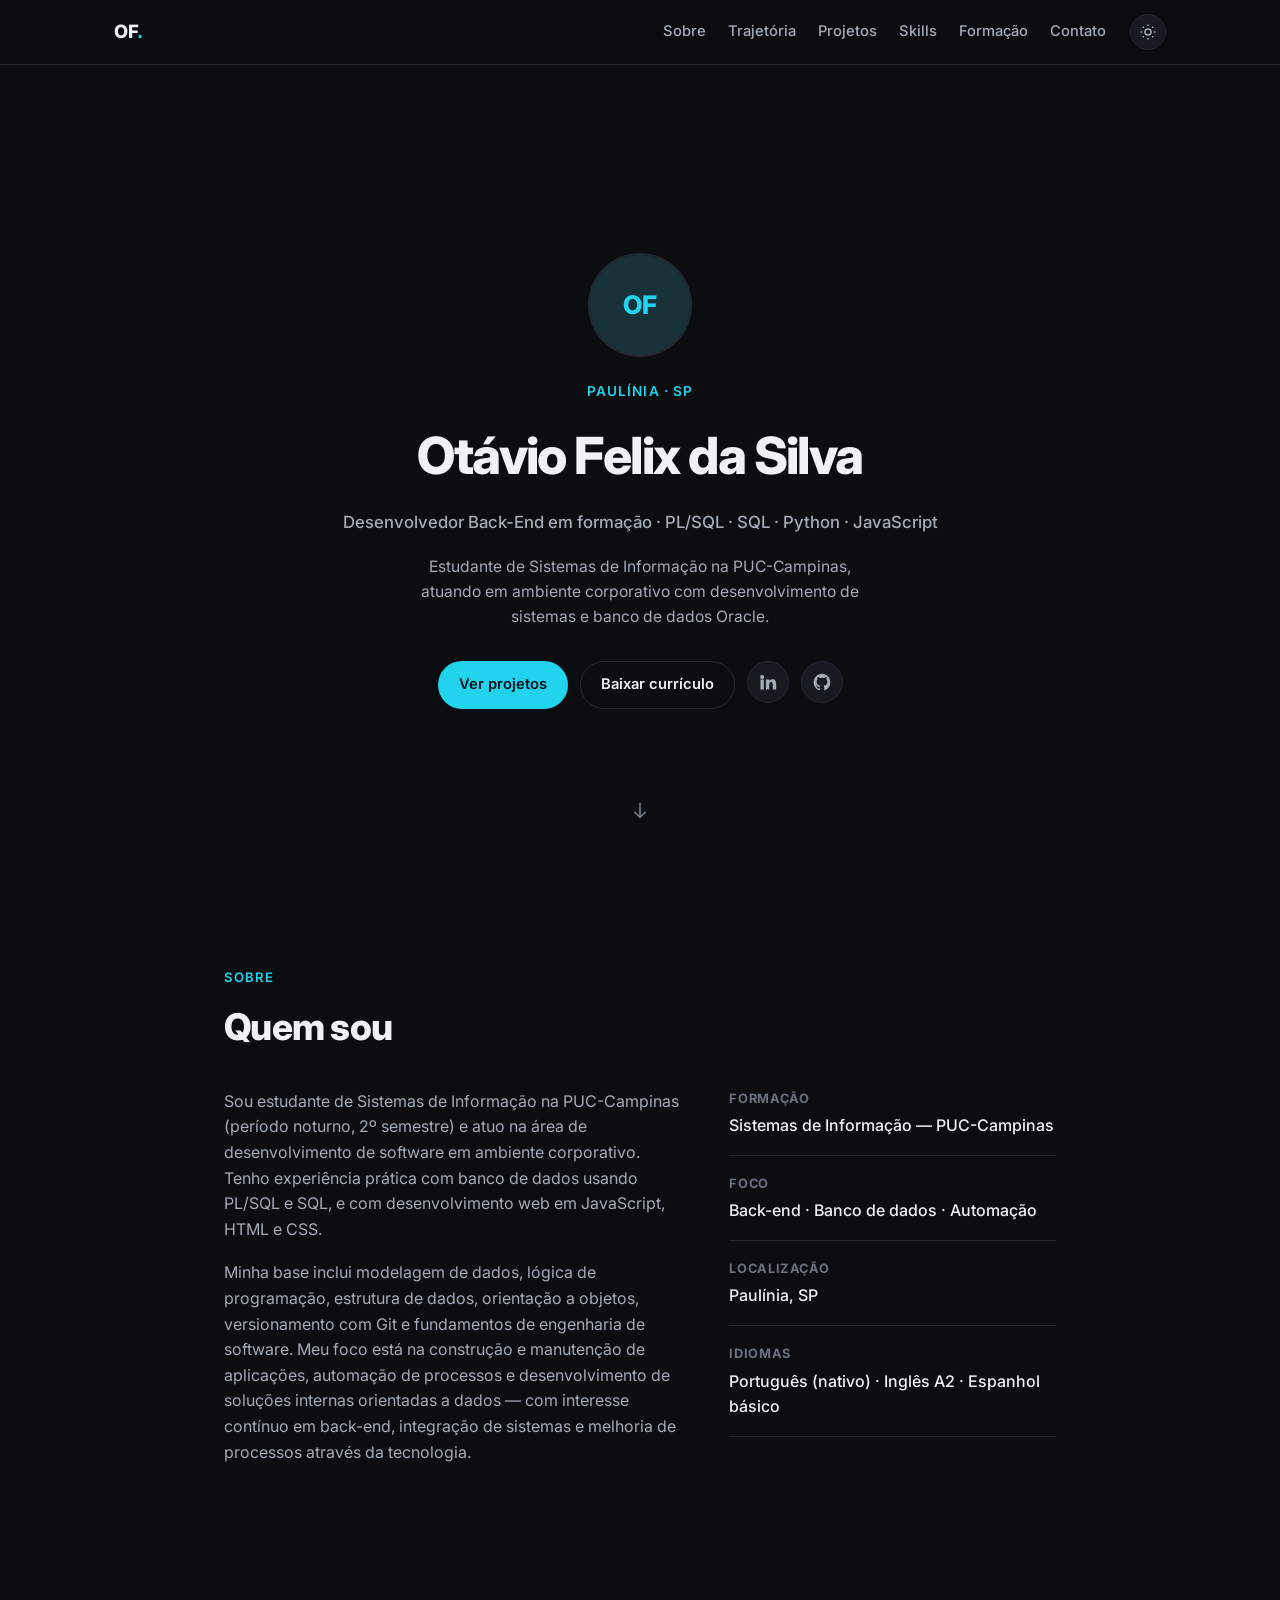
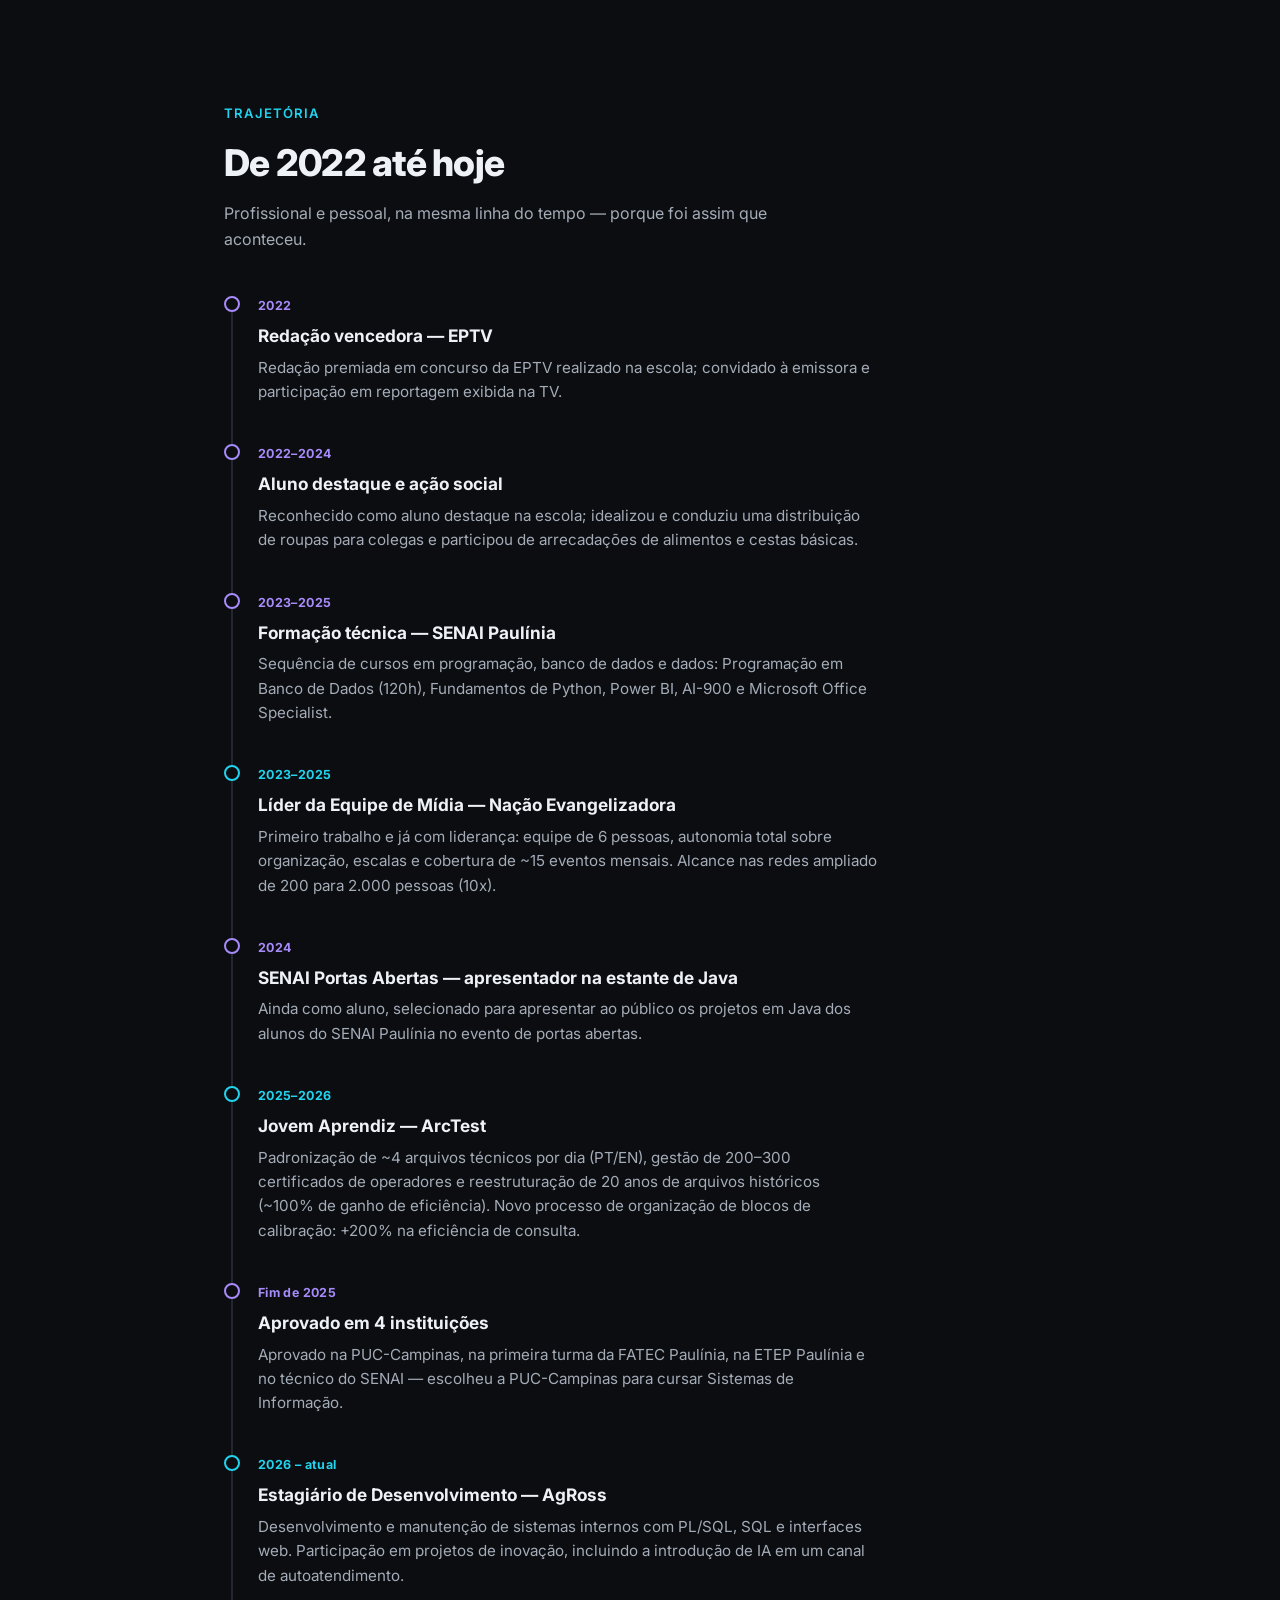
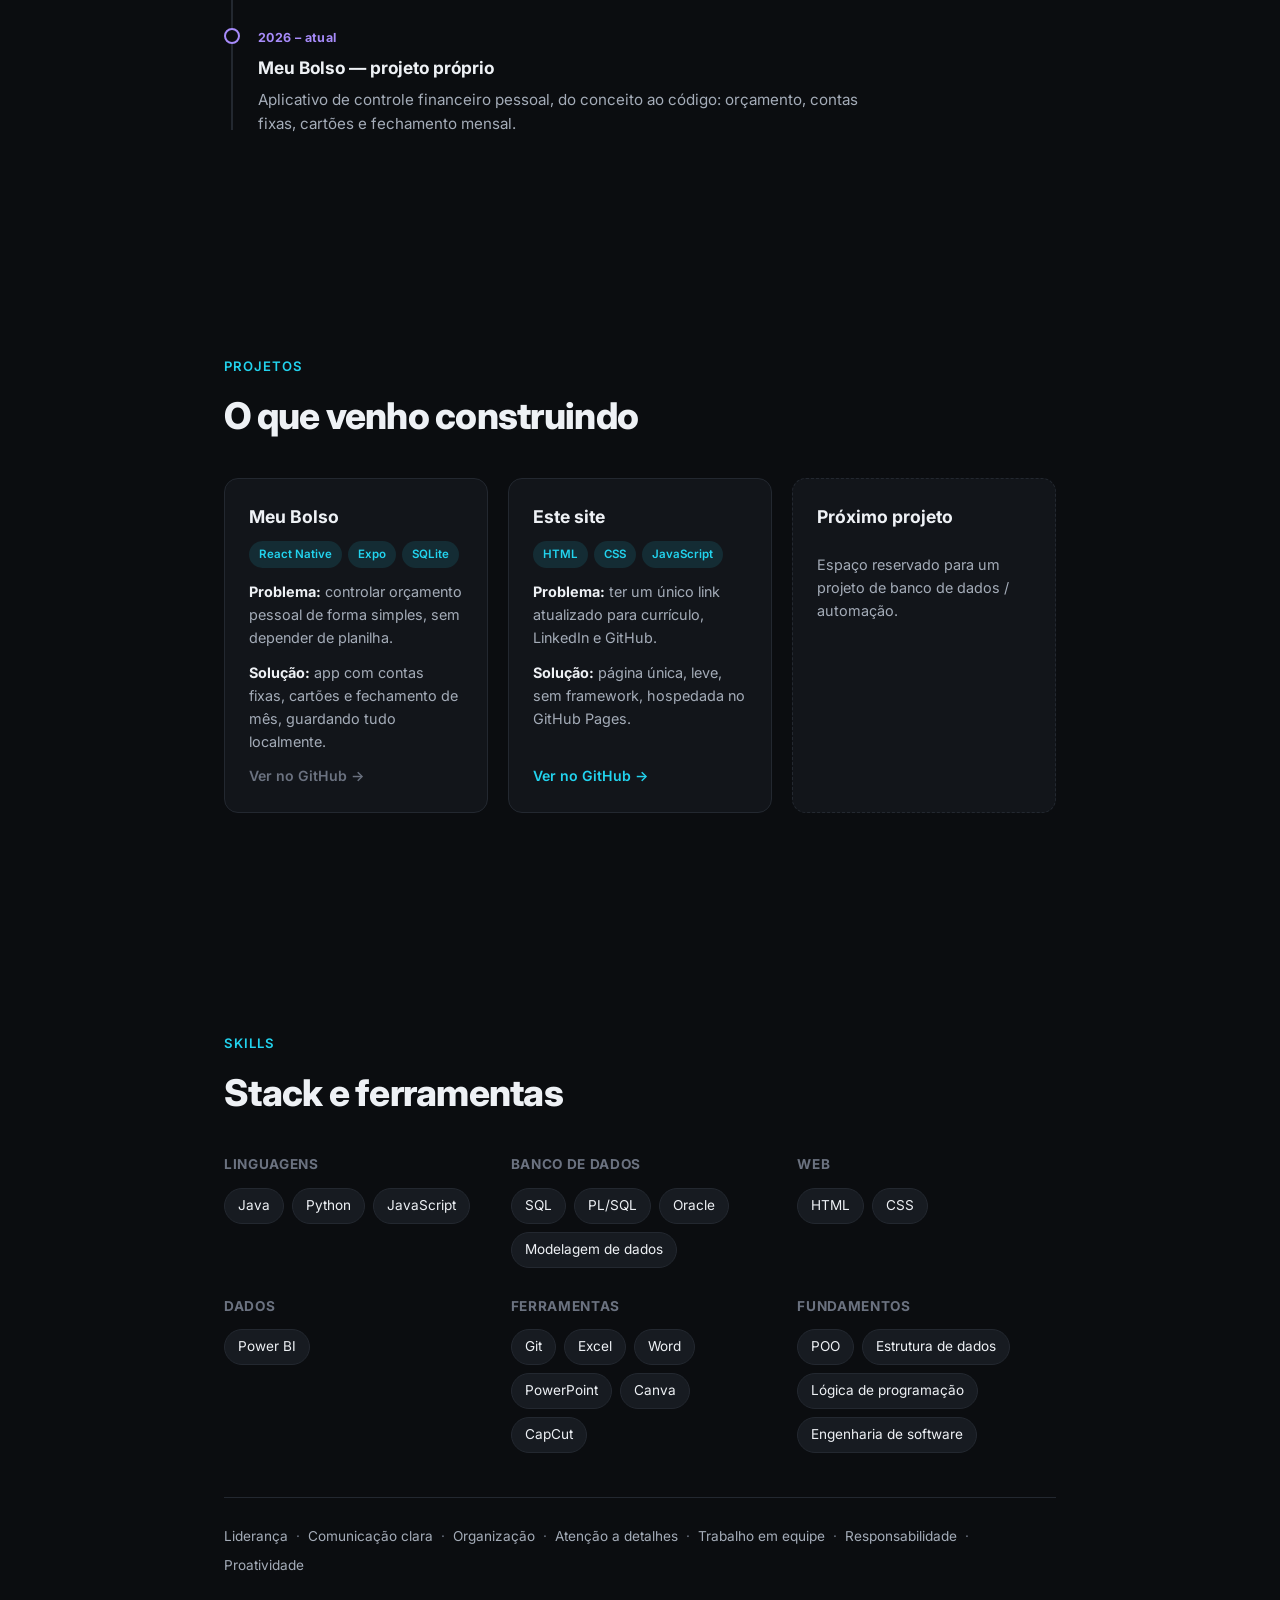
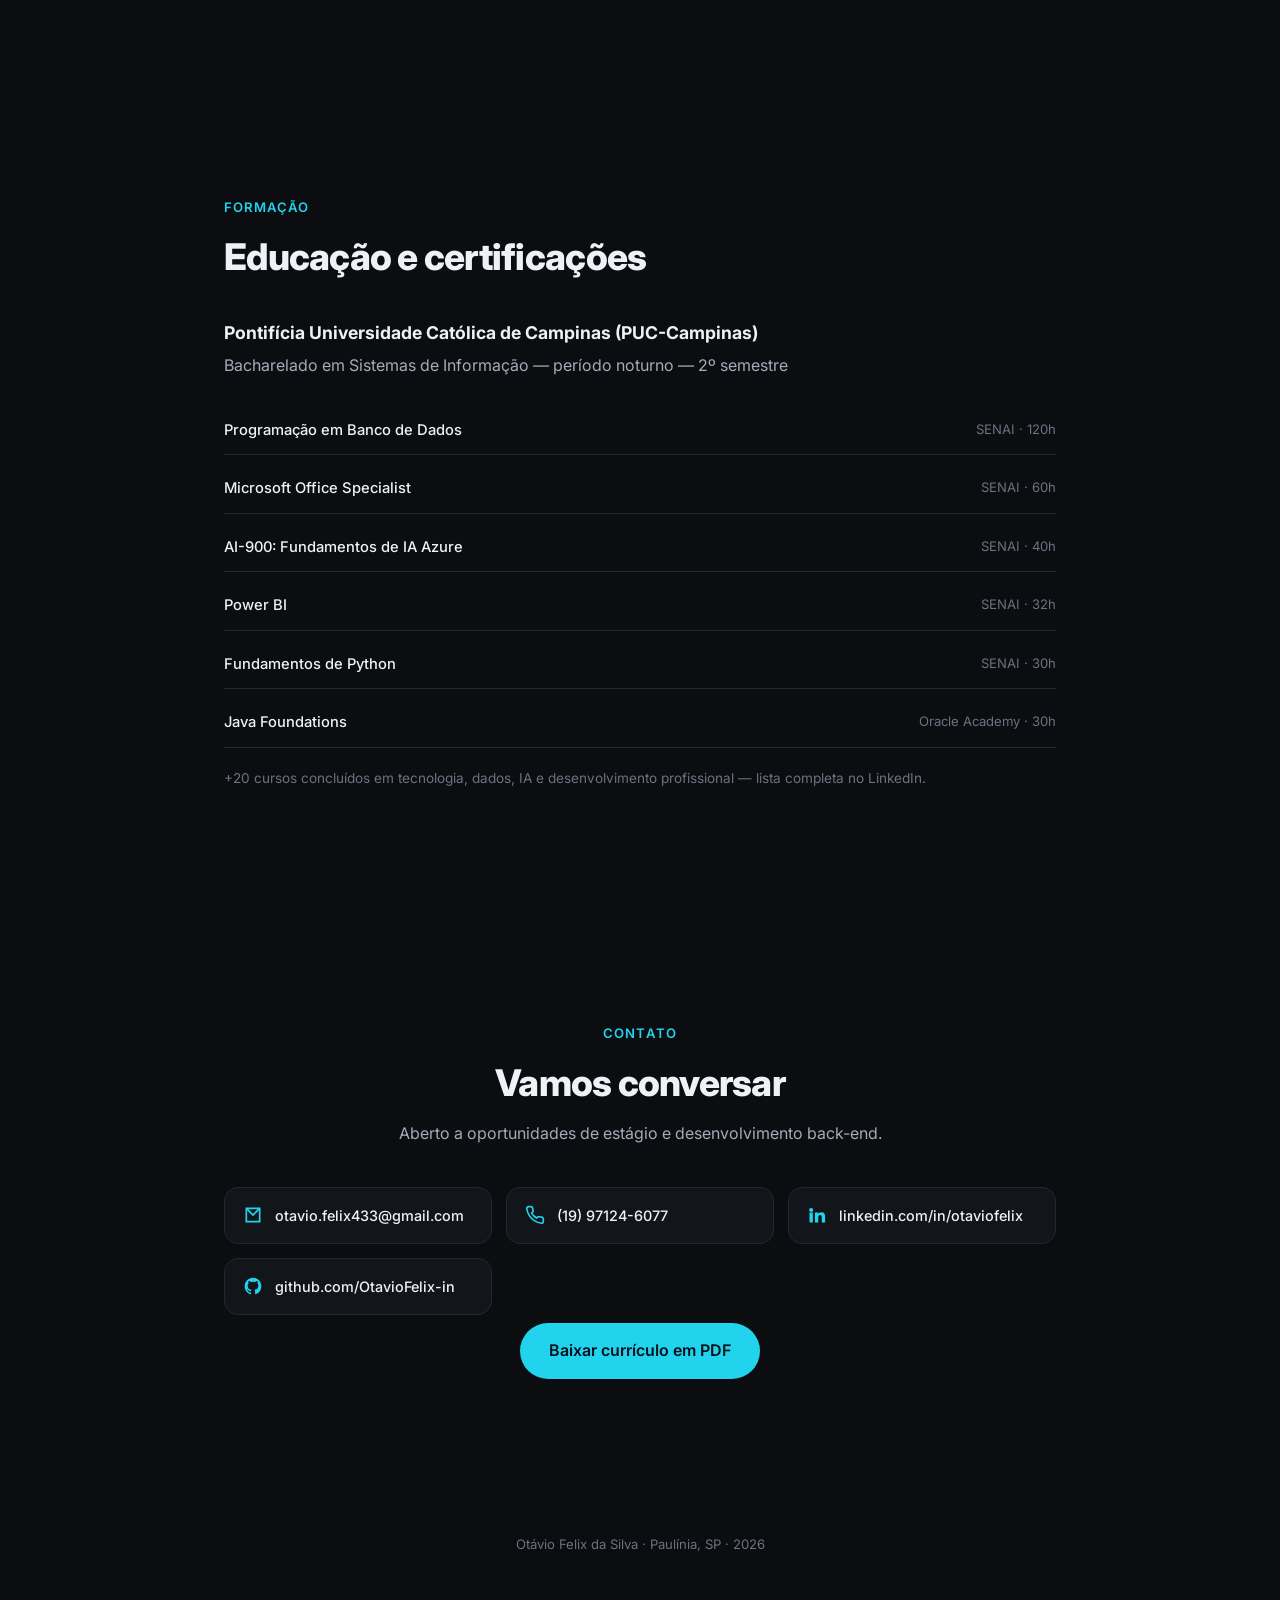
==== index.html @ f100fd30 "Site pessoal: pagina inicial com apresentacao, trajetoria, projetos, skills, formacao e contato" ====
<!DOCTYPE html>
<html lang="pt-BR">
<head>
<meta charset="UTF-8">
<meta name="viewport" content="width=device-width, initial-scale=1.0">
<title>Otávio Felix da Silva — Desenvolvedor Back-End</title>
<meta name="description" content="Otávio Felix da Silva — Estudante de Sistemas de Informação, desenvolvedor back-end em formação. PL/SQL, SQL, Python, JavaScript.">

<!-- Open Graph (preview ao colar o link no LinkedIn/WhatsApp) -->
<meta property="og:title" content="Otávio Felix da Silva — Desenvolvedor Back-End">
<meta property="og:description" content="Estudante de Sistemas de Informação (PUC-Campinas) atuando com sistemas corporativos e banco de dados Oracle.">
<meta property="og:type" content="website">

<link rel="preconnect" href="https://fonts.googleapis.com">
<link rel="preconnect" href="https://fonts.gstatic.com" crossorigin>
<link href="https://fonts.googleapis.com/css2?family=Inter:wght@400;500;600;700;800&display=swap" rel="stylesheet">
<link rel="stylesheet" href="css/style.css">
</head>
<body>

<a class="skip-link" href="#conteudo">Pular para o conteúdo</a>

<header class="nav" id="nav">
  <div class="nav-inner">
    <a href="#topo" class="nav-logo">OF<span class="dot">.</span></a>
    <nav class="nav-links" id="nav-links">
      <a href="#sobre">Sobre</a>
      <a href="#trajetoria">Trajetória</a>
      <a href="#projetos">Projetos</a>
      <a href="#skills">Skills</a>
      <a href="#formacao">Formação</a>
      <a href="#contato">Contato</a>
    </nav>
    <button id="theme-toggle" class="theme-toggle" aria-label="Alternar tema claro/escuro" title="Alternar tema">
      <svg id="icon-sun" viewBox="0 0 24 24" width="18" height="18" fill="none" stroke="currentColor" stroke-width="2"><circle cx="12" cy="12" r="4"/><path d="M12 2v2M12 20v2M4.9 4.9l1.4 1.4M17.7 17.7l1.4 1.4M2 12h2M20 12h2M4.9 19.1l1.4-1.4M17.7 6.3l1.4-1.4"/></svg>
      <svg id="icon-moon" viewBox="0 0 24 24" width="18" height="18" fill="none" stroke="currentColor" stroke-width="2"><path d="M21 12.8A9 9 0 1 1 11.2 3 7 7 0 0 0 21 12.8Z"/></svg>
    </button>
    <button id="nav-toggle" class="nav-toggle" aria-label="Abrir menu" aria-expanded="false">
      <span></span><span></span><span></span>
    </button>
  </div>
</header>

<main id="conteudo">

  <!-- HERO -->
  <section class="hero" id="topo">
    <div class="hero-inner">
      <div class="hero-photo" aria-hidden="true">
        <img src="assets/foto.jpg" alt="" onerror="this.parentElement.classList.add('no-photo')">
        <span class="hero-photo-fallback">OF</span>
      </div>
      <p class="hero-eyebrow">Paulínia · SP</p>
      <h1>Otávio Felix da Silva</h1>
      <p class="hero-role">Desenvolvedor Back-End em formação · PL/SQL · SQL · Python · JavaScript</p>
      <p class="hero-pitch">
        Estudante de Sistemas de Informação na PUC-Campinas, atuando em ambiente corporativo
        com desenvolvimento de sistemas e banco de dados Oracle.
      </p>
      <div class="hero-actions">
        <a href="#projetos" class="btn btn-primary">Ver projetos</a>
        <a href="assets/curriculo-otavio-felix.pdf" class="btn btn-ghost" download>Baixar currículo</a>
        <a href="https://www.linkedin.com/in/otaviofelix" target="_blank" rel="noopener" class="btn btn-icon" aria-label="LinkedIn">
          <svg viewBox="0 0 24 24" width="20" height="20" fill="currentColor"><path d="M4.98 3.5a2.5 2.5 0 1 1 0 5 2.5 2.5 0 0 1 0-5ZM3 9h4v12H3V9Zm7 0h3.6v1.64h.05c.5-.95 1.73-1.95 3.56-1.95 3.81 0 4.52 2.5 4.52 5.76V21h-4v-5.9c0-1.4-.03-3.2-1.95-3.2-1.96 0-2.26 1.53-2.26 3.1V21h-4V9Z"/></svg>
        </a>
        <a href="https://github.com/OtavioFelix-in" target="_blank" rel="noopener" class="btn btn-icon" aria-label="GitHub">
          <svg viewBox="0 0 24 24" width="20" height="20" fill="currentColor"><path d="M12 2C6.48 2 2 6.58 2 12.25c0 4.53 2.87 8.37 6.84 9.73.5.1.68-.22.68-.5v-1.93c-2.78.62-3.37-1.36-3.37-1.36-.46-1.2-1.11-1.52-1.11-1.52-.9-.63.07-.62.07-.62 1 .07 1.53 1.05 1.53 1.05.9 1.56 2.34 1.11 2.91.85.09-.66.35-1.11.64-1.37-2.22-.26-4.56-1.14-4.56-5.05 0-1.12.39-2.03 1.03-2.75-.1-.26-.45-1.31.1-2.73 0 0 .84-.28 2.75 1.05a9.3 9.3 0 0 1 5 0c1.91-1.33 2.75-1.05 2.75-1.05.55 1.42.2 2.47.1 2.73.64.72 1.03 1.63 1.03 2.75 0 3.92-2.34 4.78-4.57 5.04.36.32.68.95.68 1.92v2.85c0 .28.18.6.69.5A10.26 10.26 0 0 0 22 12.25C22 6.58 17.52 2 12 2Z"/></svg>
        </a>
      </div>
    </div>
    <a href="#sobre" class="scroll-cue" aria-hidden="true">
      <svg viewBox="0 0 24 24" width="22" height="22" fill="none" stroke="currentColor" stroke-width="2"><path d="M12 4v16M6 14l6 6 6-6"/></svg>
    </a>
  </section>

  <!-- SOBRE -->
  <section class="section" id="sobre">
    <p class="section-eyebrow">Sobre</p>
    <h2 class="section-title">Quem sou</h2>
    <div class="about-grid">
      <div class="about-text">
        <p>
          Sou estudante de Sistemas de Informação na PUC-Campinas (período noturno, 2º semestre) e
          atuo na área de desenvolvimento de software em ambiente corporativo. Tenho experiência
          prática com banco de dados usando PL/SQL e SQL, e com desenvolvimento web em JavaScript,
          HTML e CSS.
        </p>
        <p>
          Minha base inclui modelagem de dados, lógica de programação, estrutura de dados,
          orientação a objetos, versionamento com Git e fundamentos de engenharia de software.
          Meu foco está na construção e manutenção de aplicações, automação de processos e
          desenvolvimento de soluções internas orientadas a dados — com interesse contínuo em
          back-end, integração de sistemas e melhoria de processos através da tecnologia.
        </p>
      </div>
      <ul class="about-facts">
        <li><strong>Formação</strong><span>Sistemas de Informação — PUC-Campinas</span></li>
        <li><strong>Foco</strong><span>Back-end · Banco de dados · Automação</span></li>
        <li><strong>Localização</strong><span>Paulínia, SP</span></li>
        <li><strong>Idiomas</strong><span>Português (nativo) · Inglês A2 · Espanhol básico</span></li>
      </ul>
    </div>
  </section>

  <!-- TRAJETÓRIA -->
  <section class="section" id="trajetoria">
    <p class="section-eyebrow">Trajetória</p>
    <h2 class="section-title">De 2022 até hoje</h2>
    <p class="section-lead">
      Profissional e pessoal, na mesma linha do tempo — porque foi assim que aconteceu.
    </p>

    <ol class="timeline">

      <li class="tl-item tl-personal">
        <div class="tl-dot"></div>
        <div class="tl-content">
          <span class="tl-year">2022</span>
          <h3>Redação vencedora — EPTV</h3>
          <p>Redação premiada em concurso da EPTV realizado na escola; convidado à emissora e participação em reportagem exibida na TV.</p>
        </div>
      </li>

      <li class="tl-item tl-personal">
        <div class="tl-dot"></div>
        <div class="tl-content">
          <span class="tl-year">2022–2024</span>
          <h3>Aluno destaque e ação social</h3>
          <p>Reconhecido como aluno destaque na escola; idealizou e conduziu uma distribuição de roupas para colegas e participou de arrecadações de alimentos e cestas básicas.</p>
        </div>
      </li>

      <li class="tl-item tl-personal">
        <div class="tl-dot"></div>
        <div class="tl-content">
          <span class="tl-year">2023–2025</span>
          <h3>Formação técnica — SENAI Paulínia</h3>
          <p>Sequência de cursos em programação, banco de dados e dados: Programação em Banco de Dados (120h), Fundamentos de Python, Power BI, AI-900 e Microsoft Office Specialist.</p>
        </div>
      </li>

      <li class="tl-item tl-work">
        <div class="tl-dot"></div>
        <div class="tl-content">
          <span class="tl-year">2023–2025</span>
          <h3>Líder da Equipe de Mídia — Nação Evangelizadora</h3>
          <p>Primeiro trabalho e já com liderança: equipe de 6 pessoas, autonomia total sobre organização, escalas e cobertura de ~15 eventos mensais. Alcance nas redes ampliado de 200 para 2.000 pessoas (10x).</p>
        </div>
      </li>

      <li class="tl-item tl-personal">
        <div class="tl-dot"></div>
        <div class="tl-content">
          <span class="tl-year">2024</span>
          <h3>SENAI Portas Abertas — apresentador na estante de Java</h3>
          <p>Ainda como aluno, selecionado para apresentar ao público os projetos em Java dos alunos do SENAI Paulínia no evento de portas abertas.</p>
        </div>
      </li>

      <li class="tl-item tl-work">
        <div class="tl-dot"></div>
        <div class="tl-content">
          <span class="tl-year">2025–2026</span>
          <h3>Jovem Aprendiz — ArcTest</h3>
          <p>Padronização de ~4 arquivos técnicos por dia (PT/EN), gestão de 200–300 certificados de operadores e reestruturação de 20 anos de arquivos históricos (~100% de ganho de eficiência). Novo processo de organização de blocos de calibração: +200% na eficiência de consulta.</p>
        </div>
      </li>

      <li class="tl-item tl-personal">
        <div class="tl-dot"></div>
        <div class="tl-content">
          <span class="tl-year">Fim de 2025</span>
          <h3>Aprovado em 4 instituições</h3>
          <p>Aprovado na PUC-Campinas, na primeira turma da FATEC Paulínia, na ETEP Paulínia e no técnico do SENAI — escolheu a PUC-Campinas para cursar Sistemas de Informação.</p>
        </div>
      </li>

      <li class="tl-item tl-work">
        <div class="tl-dot"></div>
        <div class="tl-content">
          <span class="tl-year">2026 – atual</span>
          <h3>Estagiário de Desenvolvimento — AgRoss</h3>
          <p>Desenvolvimento e manutenção de sistemas internos com PL/SQL, SQL e interfaces web. Participação em projetos de inovação, incluindo a introdução de IA em um canal de autoatendimento.</p>
        </div>
      </li>

      <li class="tl-item tl-personal">
        <div class="tl-dot"></div>
        <div class="tl-content">
          <span class="tl-year">2026 – atual</span>
          <h3>Meu Bolso — projeto próprio</h3>
          <p>Aplicativo de controle financeiro pessoal, do conceito ao código: orçamento, contas fixas, cartões e fechamento mensal.</p>
        </div>
      </li>

    </ol>
  </section>

  <!-- PROJETOS -->
  <section class="section" id="projetos">
    <p class="section-eyebrow">Projetos</p>
    <h2 class="section-title">O que venho construindo</h2>

    <div class="cards">
      <article class="card">
        <div class="card-top">
          <h3>Meu Bolso</h3>
          <div class="card-tags">
            <span>React Native</span><span>Expo</span><span>SQLite</span>
          </div>
        </div>
        <p class="card-problem"><strong>Problema:</strong> controlar orçamento pessoal de forma simples, sem depender de planilha.</p>
        <p class="card-solution"><strong>Solução:</strong> app com contas fixas, cartões e fechamento de mês, guardando tudo localmente.</p>
        <a href="#" class="card-link" aria-disabled="true" title="Link do repositório em breve">Ver no GitHub →</a>
      </article>

      <article class="card">
        <div class="card-top">
          <h3>Este site</h3>
          <div class="card-tags">
            <span>HTML</span><span>CSS</span><span>JavaScript</span>
          </div>
        </div>
        <p class="card-problem"><strong>Problema:</strong> ter um único link atualizado para currículo, LinkedIn e GitHub.</p>
        <p class="card-solution"><strong>Solução:</strong> página única, leve, sem framework, hospedada no GitHub Pages.</p>
        <a href="https://github.com/OtavioFelix-in" target="_blank" rel="noopener" class="card-link">Ver no GitHub →</a>
      </article>

      <article class="card card-empty">
        <div class="card-top">
          <h3>Próximo projeto</h3>
        </div>
        <p class="card-problem">Espaço reservado para um projeto de banco de dados / automação.</p>
      </article>
    </div>
  </section>

  <!-- SKILLS -->
  <section class="section" id="skills">
    <p class="section-eyebrow">Skills</p>
    <h2 class="section-title">Stack e ferramentas</h2>

    <div class="skills-grid">
      <div class="skill-group">
        <h3>Linguagens</h3>
        <div class="chips"><span>Java</span><span>Python</span><span>JavaScript</span></div>
      </div>
      <div class="skill-group">
        <h3>Banco de dados</h3>
        <div class="chips"><span>SQL</span><span>PL/SQL</span><span>Oracle</span><span>Modelagem de dados</span></div>
      </div>
      <div class="skill-group">
        <h3>Web</h3>
        <div class="chips"><span>HTML</span><span>CSS</span></div>
      </div>
      <div class="skill-group">
        <h3>Dados</h3>
        <div class="chips"><span>Power BI</span></div>
      </div>
      <div class="skill-group">
        <h3>Ferramentas</h3>
        <div class="chips"><span>Git</span><span>Excel</span><span>Word</span><span>PowerPoint</span><span>Canva</span><span>CapCut</span></div>
      </div>
      <div class="skill-group">
        <h3>Fundamentos</h3>
        <div class="chips"><span>POO</span><span>Estrutura de dados</span><span>Lógica de programação</span><span>Engenharia de software</span></div>
      </div>
    </div>

    <div class="soft-skills">
      <span>Liderança</span>
      <span>Comunicação clara</span>
      <span>Organização</span>
      <span>Atenção a detalhes</span>
      <span>Trabalho em equipe</span>
      <span>Responsabilidade</span>
      <span>Proatividade</span>
    </div>
  </section>

  <!-- FORMAÇÃO -->
  <section class="section" id="formacao">
    <p class="section-eyebrow">Formação</p>
    <h2 class="section-title">Educação e certificações</h2>

    <div class="edu-block">
      <h3>Pontifícia Universidade Católica de Campinas (PUC-Campinas)</h3>
      <p>Bacharelado em Sistemas de Informação — período noturno — 2º semestre</p>
    </div>

    <ul class="courses">
      <li><span>Programação em Banco de Dados</span><em>SENAI · 120h</em></li>
      <li><span>Microsoft Office Specialist</span><em>SENAI · 60h</em></li>
      <li><span>AI-900: Fundamentos de IA Azure</span><em>SENAI · 40h</em></li>
      <li><span>Power BI</span><em>SENAI · 32h</em></li>
      <li><span>Fundamentos de Python</span><em>SENAI · 30h</em></li>
      <li><span>Java Foundations</span><em>Oracle Academy · 30h</em></li>
    </ul>

    <p class="courses-note">+20 cursos concluídos em tecnologia, dados, IA e desenvolvimento profissional — lista completa no LinkedIn.</p>
  </section>

  <!-- CONTATO -->
  <section class="section section-contact" id="contato">
    <p class="section-eyebrow">Contato</p>
    <h2 class="section-title">Vamos conversar</h2>
    <p class="section-lead">Aberto a oportunidades de estágio e desenvolvimento back-end.</p>

    <div class="contact-grid">
      <a class="contact-item" href="mailto:otavio.felix433@gmail.com">
        <svg viewBox="0 0 24 24" width="20" height="20" fill="none" stroke="currentColor" stroke-width="2"><path d="M4 4h16v16H4V4Zm0 0 8 8 8-8"/></svg>
        <span>otavio.felix433@gmail.com</span>
      </a>
      <a class="contact-item" href="tel:+5519971246077">
        <svg viewBox="0 0 24 24" width="20" height="20" fill="none" stroke="currentColor" stroke-width="2"><path d="M22 16.9v3a2 2 0 0 1-2.2 2 19.8 19.8 0 0 1-8.6-3.1 19.5 19.5 0 0 1-6-6A19.8 19.8 0 0 1 2.1 4.2 2 2 0 0 1 4.1 2h3a2 2 0 0 1 2 1.7c.1.9.3 1.8.6 2.7a2 2 0 0 1-.5 2.1L8 9.7a16 16 0 0 0 6 6l1.2-1.2a2 2 0 0 1 2.1-.5c.9.3 1.8.5 2.7.6a2 2 0 0 1 1.7 2Z"/></svg>
        <span>(19) 97124-6077</span>
      </a>
      <a class="contact-item" href="https://www.linkedin.com/in/otaviofelix" target="_blank" rel="noopener">
        <svg viewBox="0 0 24 24" width="20" height="20" fill="currentColor"><path d="M4.98 3.5a2.5 2.5 0 1 1 0 5 2.5 2.5 0 0 1 0-5ZM3 9h4v12H3V9Zm7 0h3.6v1.64h.05c.5-.95 1.73-1.95 3.56-1.95 3.81 0 4.52 2.5 4.52 5.76V21h-4v-5.9c0-1.4-.03-3.2-1.95-3.2-1.96 0-2.26 1.53-2.26 3.1V21h-4V9Z"/></svg>
        <span>linkedin.com/in/otaviofelix</span>
      </a>
      <a class="contact-item" href="https://github.com/OtavioFelix-in" target="_blank" rel="noopener">
        <svg viewBox="0 0 24 24" width="20" height="20" fill="currentColor"><path d="M12 2C6.48 2 2 6.58 2 12.25c0 4.53 2.87 8.37 6.84 9.73.5.1.68-.22.68-.5v-1.93c-2.78.62-3.37-1.36-3.37-1.36-.46-1.2-1.11-1.52-1.11-1.52-.9-.63.07-.62.07-.62 1 .07 1.53 1.05 1.53 1.05.9 1.56 2.34 1.11 2.91.85.09-.66.35-1.11.64-1.37-2.22-.26-4.56-1.14-4.56-5.05 0-1.12.39-2.03 1.03-2.75-.1-.26-.45-1.31.1-2.73 0 0 .84-.28 2.75 1.05a9.3 9.3 0 0 1 5 0c1.91-1.33 2.75-1.05 2.75-1.05.55 1.42.2 2.47.1 2.73.64.72 1.03 1.63 1.03 2.75 0 3.92-2.34 4.78-4.57 5.04.36.32.68.95.68 1.92v2.85c0 .28.18.6.69.5A10.26 10.26 0 0 0 22 12.25C22 6.58 17.52 2 12 2Z"/></svg>
        <span>github.com/OtavioFelix-in</span>
      </a>
    </div>

    <a href="assets/curriculo-otavio-felix.pdf" class="btn btn-primary btn-lg" download>Baixar currículo em PDF</a>
  </section>

</main>

<footer class="footer">
  <p>Otávio Felix da Silva · Paulínia, SP · <span id="year"></span></p>
</footer>

<script src="js/main.js"></script>
</body>
</html>
---- css/style.css ----
/* ============ Tokens ============ */
:root {
  --bg: #0b0d10;
  --bg-elev: #12151a;
  --bg-elev-2: #171b21;
  --border: #232830;
  --text: #eef1f5;
  --text-dim: #a4acb8;
  --text-dimmer: #6b7280;
  --accent: #22d3ee;
  --accent-dim: #0e7490;
  --accent-soft: rgba(34, 211, 238, 0.12);
  --work: #22d3ee;
  --personal: #a78bfa;
  --radius: 14px;
  --shadow: 0 10px 30px -12px rgba(0,0,0,0.5);
  --maxw: 880px;
}

[data-theme="light"] {
  --bg: #f7f8fa;
  --bg-elev: #ffffff;
  --bg-elev-2: #f0f2f5;
  --border: #e2e5ea;
  --text: #14181f;
  --text-dim: #4b5563;
  --text-dimmer: #8a919c;
  --accent: #0891b2;
  --accent-dim: #0e7490;
  --accent-soft: rgba(8, 145, 178, 0.1);
}

* { box-sizing: border-box; }
html { scroll-behavior: smooth; }

body {
  margin: 0;
  background: var(--bg);
  color: var(--text);
  font-family: 'Inter', system-ui, -apple-system, Segoe UI, sans-serif;
  line-height: 1.6;
  -webkit-font-smoothing: antialiased;
}

img { max-width: 100%; }

.skip-link {
  position: absolute;
  left: -999px;
  top: 0;
  background: var(--accent);
  color: #06131a;
  padding: 10px 16px;
  z-index: 200;
  border-radius: 0 0 8px 0;
  font-weight: 600;
}
.skip-link:focus { left: 0; }

/* ============ Nav ============ */
.nav {
  position: sticky;
  top: 0;
  z-index: 100;
  background: color-mix(in srgb, var(--bg) 85%, transparent);
  backdrop-filter: blur(10px);
  border-bottom: 1px solid var(--border);
}
.nav-inner {
  max-width: 1100px;
  margin: 0 auto;
  padding: 14px 24px;
  display: flex;
  align-items: center;
  gap: 24px;
}
.nav-logo {
  font-weight: 800;
  font-size: 1.15rem;
  color: var(--text);
  text-decoration: none;
  letter-spacing: -0.02em;
}
.nav-logo .dot { color: var(--accent); }
.nav-links {
  display: flex;
  gap: 22px;
  margin-left: auto;
}
.nav-links a {
  color: var(--text-dim);
  text-decoration: none;
  font-size: 0.92rem;
  font-weight: 500;
  transition: color 0.15s;
}
.nav-links a:hover { color: var(--text); }

.theme-toggle {
  background: var(--bg-elev-2);
  border: 1px solid var(--border);
  color: var(--text-dim);
  width: 36px;
  height: 36px;
  border-radius: 50%;
  display: flex;
  align-items: center;
  justify-content: center;
  cursor: pointer;
  transition: color 0.15s, border-color 0.15s;
}
.theme-toggle:hover { color: var(--accent); border-color: var(--accent-dim); }
#icon-moon { display: none; }
[data-theme="light"] #icon-sun { display: none; }
[data-theme="light"] #icon-moon { display: block; }

.nav-toggle {
  display: none;
  background: none;
  border: none;
  width: 36px;
  height: 36px;
  flex-direction: column;
  justify-content: center;
  align-items: center;
  gap: 5px;
  cursor: pointer;
}
.nav-toggle span {
  width: 20px;
  height: 2px;
  background: var(--text);
  border-radius: 2px;
}

/* ============ Hero ============ */
.hero {
  min-height: 88vh;
  display: flex;
  flex-direction: column;
  align-items: center;
  justify-content: center;
  text-align: center;
  padding: 80px 24px 40px;
  position: relative;
}
.hero-inner { max-width: 640px; }

.hero-photo {
  width: 104px;
  height: 104px;
  border-radius: 50%;
  margin: 0 auto 24px;
  overflow: hidden;
  border: 2px solid var(--border);
  display: flex;
  align-items: center;
  justify-content: center;
  background: var(--bg-elev-2);
  position: relative;
}
.hero-photo img { width: 100%; height: 100%; object-fit: cover; }
.hero-photo-fallback {
  position: absolute;
  inset: 0;
  display: none;
  align-items: center;
  justify-content: center;
  font-weight: 800;
  font-size: 1.6rem;
  color: var(--accent);
  background: var(--accent-soft);
}
.hero-photo.no-photo img { display: none; }
.hero-photo.no-photo .hero-photo-fallback { display: flex; }

.hero-eyebrow {
  color: var(--accent);
  font-weight: 600;
  font-size: 0.85rem;
  letter-spacing: 0.08em;
  text-transform: uppercase;
  margin: 0 0 12px;
}
.hero h1 {
  font-size: clamp(2.2rem, 5vw, 3.2rem);
  font-weight: 800;
  letter-spacing: -0.03em;
  margin: 0 0 12px;
}
.hero-role {
  color: var(--text-dim);
  font-size: 1.05rem;
  font-weight: 500;
  margin: 0 0 18px;
}
.hero-pitch {
  color: var(--text-dim);
  max-width: 480px;
  margin: 0 auto 32px;
  font-size: 0.98rem;
}
.hero-actions {
  display: flex;
  flex-wrap: wrap;
  gap: 12px;
  justify-content: center;
}

.scroll-cue {
  position: absolute;
  bottom: 28px;
  left: 50%;
  transform: translateX(-50%);
  color: var(--text-dimmer);
  animation: bob 2s ease-in-out infinite;
}
@keyframes bob {
  0%, 100% { transform: translate(-50%, 0); }
  50% { transform: translate(-50%, 8px); }
}

/* ============ Buttons ============ */
.btn {
  display: inline-flex;
  align-items: center;
  justify-content: center;
  gap: 8px;
  padding: 11px 20px;
  border-radius: 999px;
  font-weight: 600;
  font-size: 0.92rem;
  text-decoration: none;
  border: 1px solid transparent;
  cursor: pointer;
  transition: transform 0.15s, background 0.15s, border-color 0.15s, opacity 0.15s;
}
.btn:hover { transform: translateY(-2px); }
.btn-primary {
  background: var(--accent);
  color: #06131a;
}
.btn-primary:hover { background: var(--accent); opacity: 0.92; }
.btn-ghost {
  background: transparent;
  border-color: var(--border);
  color: var(--text);
}
.btn-ghost:hover { border-color: var(--accent-dim); }
.btn-icon {
  width: 42px;
  height: 42px;
  padding: 0;
  border-radius: 50%;
  background: var(--bg-elev-2);
  border-color: var(--border);
  color: var(--text-dim);
}
.btn-icon:hover { color: var(--accent); border-color: var(--accent-dim); }
.btn-lg { padding: 14px 28px; font-size: 1rem; margin-top: 8px; }

/* ============ Sections ============ */
.section {
  max-width: var(--maxw);
  margin: 0 auto;
  padding: 110px 24px;
}
.section-eyebrow {
  color: var(--accent);
  font-weight: 600;
  font-size: 0.82rem;
  letter-spacing: 0.08em;
  text-transform: uppercase;
  margin: 0 0 10px;
}
.section-title {
  font-size: clamp(1.7rem, 3.5vw, 2.3rem);
  font-weight: 800;
  letter-spacing: -0.02em;
  margin: 0 0 16px;
}
.section-lead {
  color: var(--text-dim);
  max-width: 560px;
  margin: -8px 0 40px;
}

/* ============ About ============ */
.about-grid {
  display: grid;
  grid-template-columns: 1.4fr 1fr;
  gap: 48px;
  align-items: start;
  margin-top: 32px;
}
.about-text p {
  color: var(--text-dim);
  margin: 0 0 18px;
}
.about-facts {
  list-style: none;
  margin: 0;
  padding: 0;
  display: flex;
  flex-direction: column;
  gap: 18px;
}
.about-facts li {
  display: flex;
  flex-direction: column;
  gap: 4px;
  padding-bottom: 16px;
  border-bottom: 1px solid var(--border);
}
.about-facts strong {
  font-size: 0.8rem;
  color: var(--text-dimmer);
  text-transform: uppercase;
  letter-spacing: 0.05em;
}
.about-facts span { color: var(--text); font-weight: 500; }

/* ============ Timeline ============ */
.timeline {
  list-style: none;
  margin: 40px 0 0;
  padding: 0;
  position: relative;
}
.timeline::before {
  content: '';
  position: absolute;
  left: 7px;
  top: 6px;
  bottom: 6px;
  width: 2px;
  background: var(--border);
}
.tl-item {
  position: relative;
  padding: 0 0 36px 34px;
}
.tl-item:last-child { padding-bottom: 0; }
.tl-dot {
  position: absolute;
  left: 0;
  top: 4px;
  width: 16px;
  height: 16px;
  border-radius: 50%;
  background: var(--bg);
  border: 2px solid var(--work);
}
.tl-personal .tl-dot { border-color: var(--personal); }
.tl-year {
  display: inline-block;
  font-size: 0.78rem;
  font-weight: 700;
  color: var(--work);
  letter-spacing: 0.03em;
  margin-bottom: 6px;
}
.tl-personal .tl-year { color: var(--personal); }
.tl-content h3 {
  margin: 0 0 6px;
  font-size: 1.08rem;
  font-weight: 700;
}
.tl-content p {
  margin: 0;
  color: var(--text-dim);
  font-size: 0.95rem;
  max-width: 620px;
}

/* ============ Cards / Projects ============ */
.cards {
  display: grid;
  grid-template-columns: repeat(auto-fit, minmax(240px, 1fr));
  gap: 20px;
  margin-top: 32px;
}
.card {
  background: var(--bg-elev);
  border: 1px solid var(--border);
  border-radius: var(--radius);
  padding: 24px;
  display: flex;
  flex-direction: column;
  gap: 12px;
  transition: border-color 0.2s, transform 0.2s;
}
.card:hover { border-color: var(--accent-dim); transform: translateY(-3px); }
.card-empty { opacity: 0.6; border-style: dashed; }
.card-top h3 { margin: 0 0 10px; font-size: 1.1rem; }
.card-tags { display: flex; flex-wrap: wrap; gap: 6px; }
.card-tags span {
  font-size: 0.72rem;
  font-weight: 600;
  background: var(--accent-soft);
  color: var(--accent);
  padding: 4px 10px;
  border-radius: 999px;
}
.card-problem, .card-solution {
  margin: 0;
  font-size: 0.9rem;
  color: var(--text-dim);
}
.card-problem strong, .card-solution strong { color: var(--text); }
.card-link {
  margin-top: auto;
  color: var(--accent);
  text-decoration: none;
  font-weight: 600;
  font-size: 0.88rem;
}
.card-link[aria-disabled="true"] {
  color: var(--text-dimmer);
  pointer-events: none;
}

/* ============ Skills ============ */
.skills-grid {
  display: grid;
  grid-template-columns: repeat(auto-fit, minmax(220px, 1fr));
  gap: 28px;
  margin-top: 32px;
}
.skill-group h3 {
  font-size: 0.85rem;
  text-transform: uppercase;
  letter-spacing: 0.05em;
  color: var(--text-dimmer);
  margin: 0 0 12px;
}
.chips { display: flex; flex-wrap: wrap; gap: 8px; }
.chips span {
  background: var(--bg-elev-2);
  border: 1px solid var(--border);
  color: var(--text);
  padding: 6px 13px;
  border-radius: 999px;
  font-size: 0.85rem;
}
.soft-skills {
  margin-top: 44px;
  padding-top: 28px;
  border-top: 1px solid var(--border);
  display: flex;
  flex-wrap: wrap;
  gap: 8px;
}
.soft-skills span {
  color: var(--text-dim);
  font-size: 0.85rem;
}
.soft-skills span::after { content: '·'; margin-left: 8px; color: var(--text-dimmer); }
.soft-skills span:last-child::after { content: ''; }

/* ============ Formação ============ */
.edu-block { margin-top: 32px; }
.edu-block h3 { margin: 0 0 6px; font-size: 1.1rem; }
.edu-block p { margin: 0; color: var(--text-dim); }

.courses {
  list-style: none;
  margin: 28px 0 0;
  padding: 0;
  display: grid;
  gap: 10px;
}
.courses li {
  display: flex;
  justify-content: space-between;
  gap: 12px;
  padding: 12px 0;
  border-bottom: 1px solid var(--border);
  font-size: 0.92rem;
}
.courses li span { font-weight: 500; }
.courses li em {
  color: var(--text-dimmer);
  font-style: normal;
  font-size: 0.82rem;
  white-space: nowrap;
}
.courses-note {
  margin-top: 20px;
  color: var(--text-dimmer);
  font-size: 0.85rem;
}

/* ============ Contato ============ */
.section-contact { text-align: center; }
.section-contact .section-lead { margin-left: auto; margin-right: auto; }
.contact-grid {
  display: grid;
  grid-template-columns: repeat(auto-fit, minmax(220px, 1fr));
  gap: 14px;
  margin-top: 8px;
  text-align: left;
}
.contact-item {
  display: flex;
  align-items: center;
  gap: 12px;
  background: var(--bg-elev);
  border: 1px solid var(--border);
  border-radius: var(--radius);
  padding: 16px 18px;
  color: var(--text);
  text-decoration: none;
  font-size: 0.9rem;
  font-weight: 500;
  transition: border-color 0.2s, transform 0.2s;
}
.contact-item:hover { border-color: var(--accent-dim); transform: translateY(-2px); color: var(--accent); }
.contact-item svg { flex-shrink: 0; color: var(--accent); }

/* ============ Footer ============ */
.footer {
  text-align: center;
  padding: 32px 24px 40px;
  color: var(--text-dimmer);
  font-size: 0.82rem;
}

/* ============ Reveal on scroll ============ */
.reveal { opacity: 0; transform: translateY(16px); transition: opacity 0.6s ease, transform 0.6s ease; }
.reveal.is-visible { opacity: 1; transform: translateY(0); }

/* ============ Responsive ============ */
@media (max-width: 760px) {
  .nav-links {
    position: fixed;
    top: 62px;
    left: 0;
    right: 0;
    background: var(--bg-elev);
    border-bottom: 1px solid var(--border);
    flex-direction: column;
    padding: 20px 24px;
    gap: 16px;
    transform: translateY(-120%);
    transition: transform 0.25s ease;
  }
  .nav-links.open { transform: translateY(0); }
  .nav-toggle { display: flex; }
  .about-grid { grid-template-columns: 1fr; gap: 32px; }
  .section { padding: 80px 20px; }
}

@media (prefers-reduced-motion: reduce) {
  html { scroll-behavior: auto; }
  .reveal { opacity: 1; transform: none; transition: none; }
  .scroll-cue { animation: none; }
}
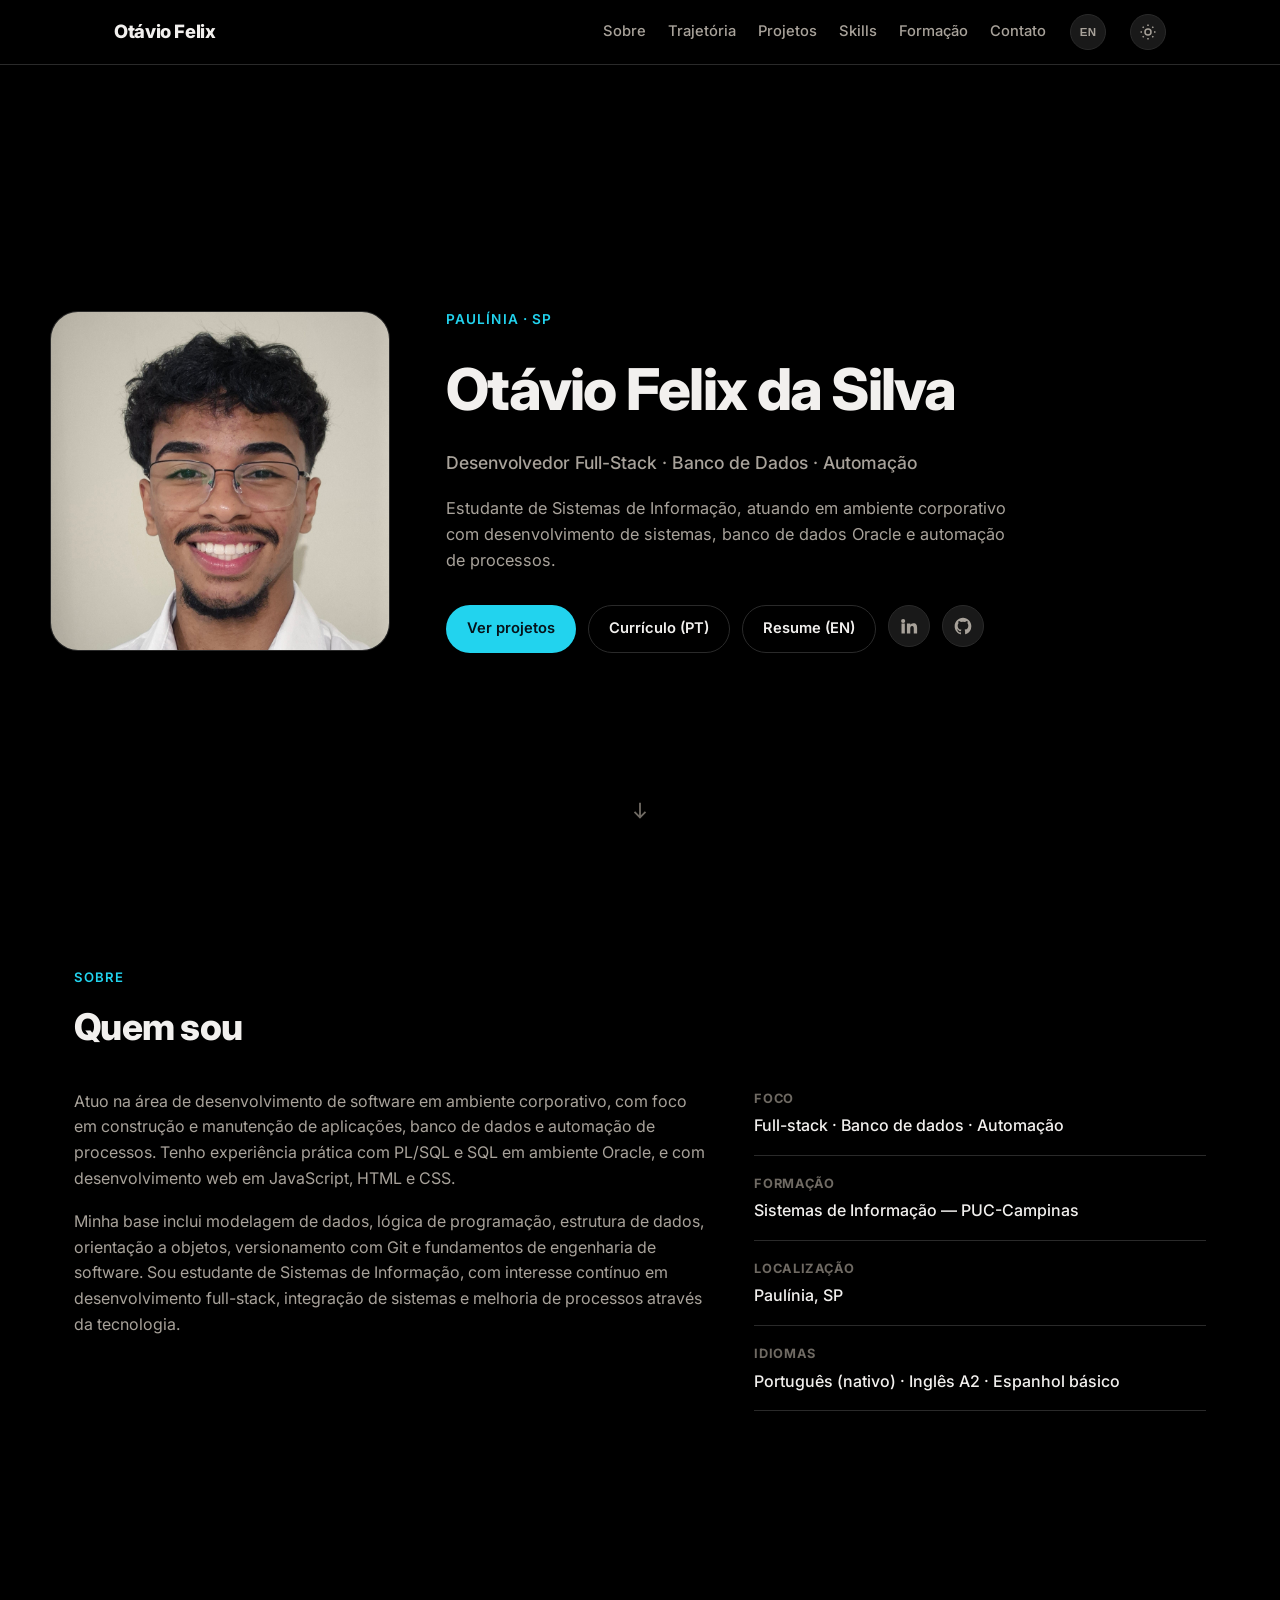
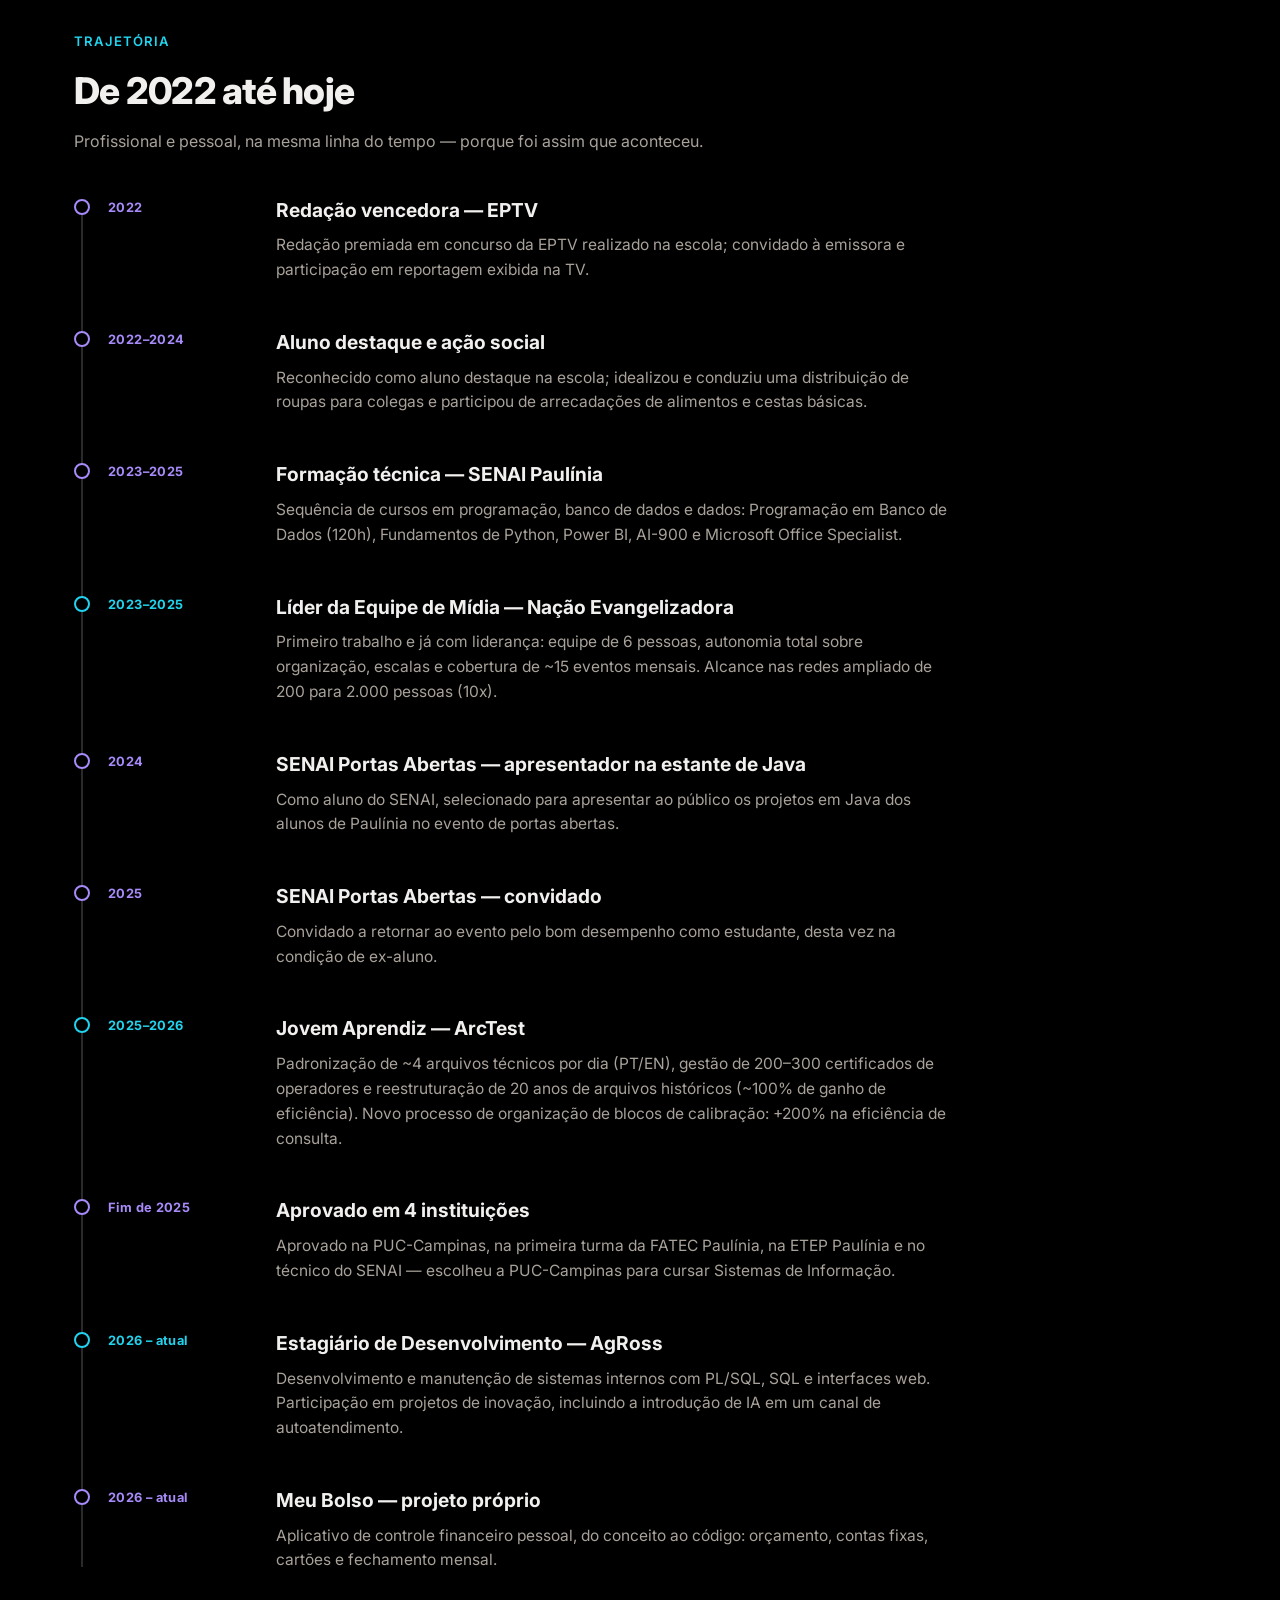
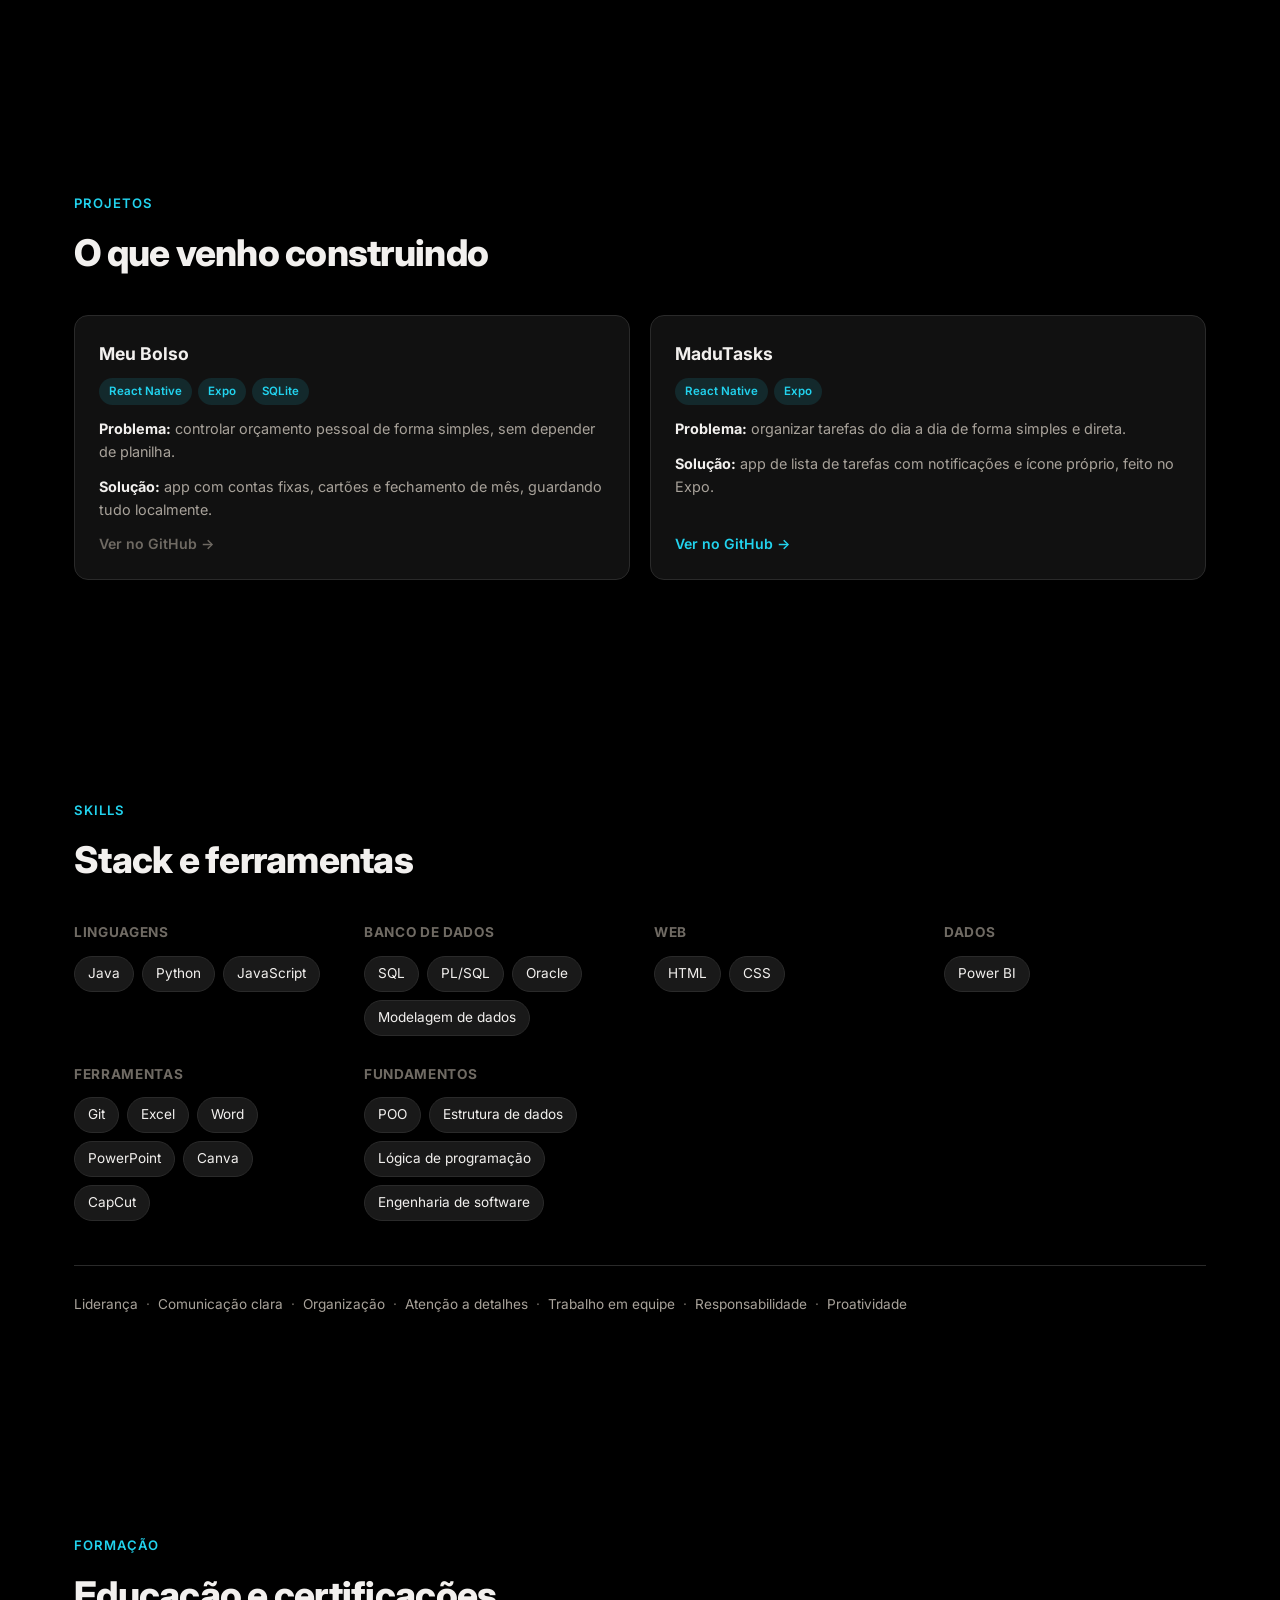
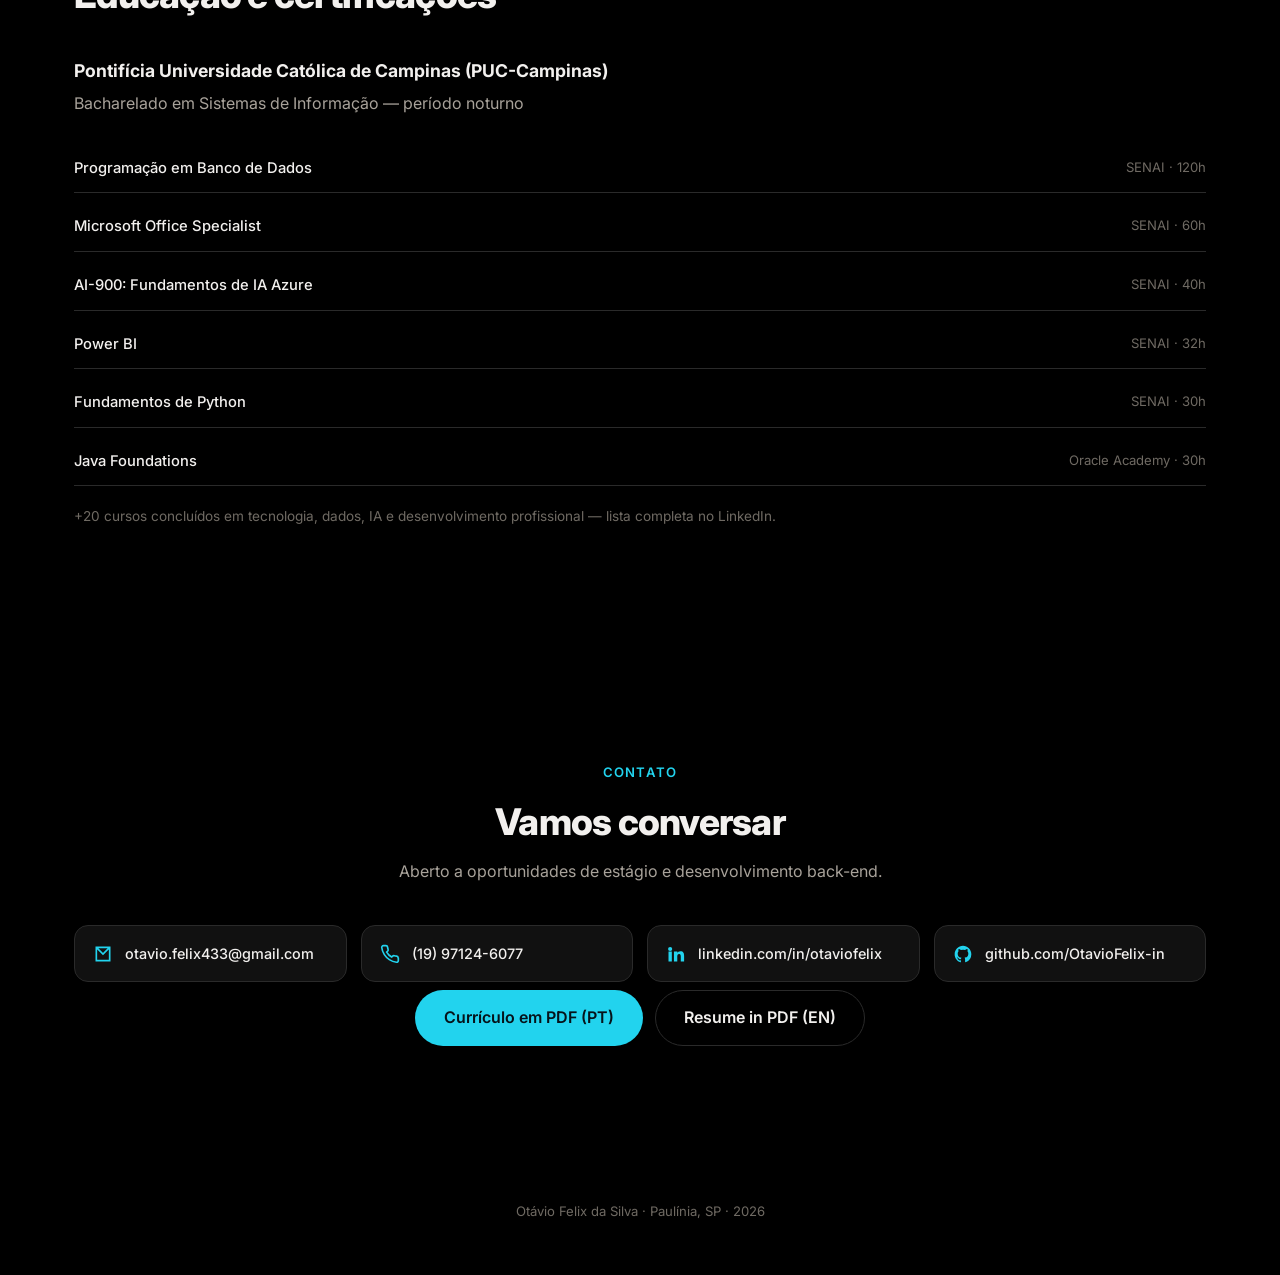
==== commit b1016d1f: "Adiciona foto, versao em ingles do site, curriculo em EN, ajustes de cor e layout" ====
--- a/index.html
+++ b/index.html
@@ -3,12 +3,12 @@
 <head>
 <meta charset="UTF-8">
 <meta name="viewport" content="width=device-width, initial-scale=1.0">
-<title>Otávio Felix da Silva — Desenvolvedor Back-End</title>
-<meta name="description" content="Otávio Felix da Silva — Estudante de Sistemas de Informação, desenvolvedor back-end em formação. PL/SQL, SQL, Python, JavaScript.">
+<title>Otávio Felix da Silva — Desenvolvedor Full-Stack</title>
+<meta name="description" content="Otávio Felix da Silva — Desenvolvedor Full-Stack, Banco de Dados e Automação. PL/SQL, SQL, Python, JavaScript. Estudante de Sistemas de Informação.">
 
 <!-- Open Graph (preview ao colar o link no LinkedIn/WhatsApp) -->
-<meta property="og:title" content="Otávio Felix da Silva — Desenvolvedor Back-End">
-<meta property="og:description" content="Estudante de Sistemas de Informação (PUC-Campinas) atuando com sistemas corporativos e banco de dados Oracle.">
+<meta property="og:title" content="Otávio Felix da Silva — Desenvolvedor Full-Stack">
+<meta property="og:description" content="Desenvolvimento full-stack, banco de dados e automação de processos. Estudante de Sistemas de Informação na PUC-Campinas.">
 <meta property="og:type" content="website">
 
 <link rel="preconnect" href="https://fonts.googleapis.com">
@@ -18,19 +18,22 @@
 </head>
 <body>
 
-<a class="skip-link" href="#conteudo">Pular para o conteúdo</a>
+<a class="skip-link" href="#conteudo" data-en="Skip to content">Pular para o conteúdo</a>
 
 <header class="nav" id="nav">
   <div class="nav-inner">
-    <a href="#topo" class="nav-logo">OF<span class="dot">.</span></a>
+    <a href="#topo" class="nav-logo">Otávio Felix</a>
     <nav class="nav-links" id="nav-links">
-      <a href="#sobre">Sobre</a>
-      <a href="#trajetoria">Trajetória</a>
-      <a href="#projetos">Projetos</a>
+      <a href="#sobre" data-en="About">Sobre</a>
+      <a href="#trajetoria" data-en="Journey">Trajetória</a>
+      <a href="#projetos" data-en="Projects">Projetos</a>
       <a href="#skills">Skills</a>
-      <a href="#formacao">Formação</a>
-      <a href="#contato">Contato</a>
+      <a href="#formacao" data-en="Education">Formação</a>
+      <a href="#contato" data-en="Contact">Contato</a>
     </nav>
+    <button id="lang-toggle" class="lang-toggle" aria-label="Switch language / Mudar idioma" title="PT / EN">
+      <span id="lang-toggle-label">EN</span>
+    </button>
     <button id="theme-toggle" class="theme-toggle" aria-label="Alternar tema claro/escuro" title="Alternar tema">
       <svg id="icon-sun" viewBox="0 0 24 24" width="18" height="18" fill="none" stroke="currentColor" stroke-width="2"><circle cx="12" cy="12" r="4"/><path d="M12 2v2M12 20v2M4.9 4.9l1.4 1.4M17.7 17.7l1.4 1.4M2 12h2M20 12h2M4.9 19.1l1.4-1.4M17.7 6.3l1.4-1.4"/></svg>
       <svg id="icon-moon" viewBox="0 0 24 24" width="18" height="18" fill="none" stroke="currentColor" stroke-width="2"><path d="M21 12.8A9 9 0 1 1 11.2 3 7 7 0 0 0 21 12.8Z"/></svg>
@@ -46,26 +49,29 @@
   <!-- HERO -->
   <section class="hero" id="topo">
     <div class="hero-inner">
-      <div class="hero-photo" aria-hidden="true">
-        <img src="assets/foto.jpg" alt="" onerror="this.parentElement.classList.add('no-photo')">
-        <span class="hero-photo-fallback">OF</span>
-      </div>
-      <p class="hero-eyebrow">Paulínia · SP</p>
-      <h1>Otávio Felix da Silva</h1>
-      <p class="hero-role">Desenvolvedor Back-End em formação · PL/SQL · SQL · Python · JavaScript</p>
-      <p class="hero-pitch">
-        Estudante de Sistemas de Informação na PUC-Campinas, atuando em ambiente corporativo
-        com desenvolvimento de sistemas e banco de dados Oracle.
-      </p>
-      <div class="hero-actions">
-        <a href="#projetos" class="btn btn-primary">Ver projetos</a>
-        <a href="assets/curriculo-otavio-felix.pdf" class="btn btn-ghost" download>Baixar currículo</a>
-        <a href="https://www.linkedin.com/in/otaviofelix" target="_blank" rel="noopener" class="btn btn-icon" aria-label="LinkedIn">
-          <svg viewBox="0 0 24 24" width="20" height="20" fill="currentColor"><path d="M4.98 3.5a2.5 2.5 0 1 1 0 5 2.5 2.5 0 0 1 0-5ZM3 9h4v12H3V9Zm7 0h3.6v1.64h.05c.5-.95 1.73-1.95 3.56-1.95 3.81 0 4.52 2.5 4.52 5.76V21h-4v-5.9c0-1.4-.03-3.2-1.95-3.2-1.96 0-2.26 1.53-2.26 3.1V21h-4V9Z"/></svg>
-        </a>
-        <a href="https://github.com/OtavioFelix-in" target="_blank" rel="noopener" class="btn btn-icon" aria-label="GitHub">
-          <svg viewBox="0 0 24 24" width="20" height="20" fill="currentColor"><path d="M12 2C6.48 2 2 6.58 2 12.25c0 4.53 2.87 8.37 6.84 9.73.5.1.68-.22.68-.5v-1.93c-2.78.62-3.37-1.36-3.37-1.36-.46-1.2-1.11-1.52-1.11-1.52-.9-.63.07-.62.07-.62 1 .07 1.53 1.05 1.53 1.05.9 1.56 2.34 1.11 2.91.85.09-.66.35-1.11.64-1.37-2.22-.26-4.56-1.14-4.56-5.05 0-1.12.39-2.03 1.03-2.75-.1-.26-.45-1.31.1-2.73 0 0 .84-.28 2.75 1.05a9.3 9.3 0 0 1 5 0c1.91-1.33 2.75-1.05 2.75-1.05.55 1.42.2 2.47.1 2.73.64.72 1.03 1.63 1.03 2.75 0 3.92-2.34 4.78-4.57 5.04.36.32.68.95.68 1.92v2.85c0 .28.18.6.69.5A10.26 10.26 0 0 0 22 12.25C22 6.58 17.52 2 12 2Z"/></svg>
-        </a>
+      <div class="hero-photo">
+        <img src="assets/foto.jpg" alt="Foto de Otávio Felix da Silva" onerror="this.parentElement.classList.add('no-photo')">
+        <span class="hero-photo-fallback" aria-hidden="true">OF</span>
+      </div>
+      <div class="hero-text">
+        <p class="hero-eyebrow">Paulínia · SP</p>
+        <h1>Otávio Felix da Silva</h1>
+        <p class="hero-role" data-en="Full-Stack Developer · Database · Automation">Desenvolvedor Full-Stack · Banco de Dados · Automação</p>
+        <p class="hero-pitch" data-en="Information Systems student, working in a corporate environment with system development, Oracle databases and process automation.">
+          Estudante de Sistemas de Informação, atuando em ambiente corporativo
+          com desenvolvimento de sistemas, banco de dados Oracle e automação de processos.
+        </p>
+        <div class="hero-actions">
+          <a href="#projetos" class="btn btn-primary" data-en="View projects">Ver projetos</a>
+          <a href="assets/curriculo-otavio-felix.pdf" class="btn btn-ghost" download>Currículo (PT)</a>
+          <a href="assets/resume-otavio-felix.pdf" class="btn btn-ghost" download>Resume (EN)</a>
+          <a href="https://www.linkedin.com/in/otaviofelix" target="_blank" rel="noopener" class="btn btn-icon" aria-label="LinkedIn">
+            <svg viewBox="0 0 24 24" width="20" height="20" fill="currentColor"><path d="M4.98 3.5a2.5 2.5 0 1 1 0 5 2.5 2.5 0 0 1 0-5ZM3 9h4v12H3V9Zm7 0h3.6v1.64h.05c.5-.95 1.73-1.95 3.56-1.95 3.81 0 4.52 2.5 4.52 5.76V21h-4v-5.9c0-1.4-.03-3.2-1.95-3.2-1.96 0-2.26 1.53-2.26 3.1V21h-4V9Z"/></svg>
+          </a>
+          <a href="https://github.com/OtavioFelix-in" target="_blank" rel="noopener" class="btn btn-icon" aria-label="GitHub">
+            <svg viewBox="0 0 24 24" width="20" height="20" fill="currentColor"><path d="M12 2C6.48 2 2 6.58 2 12.25c0 4.53 2.87 8.37 6.84 9.73.5.1.68-.22.68-.5v-1.93c-2.78.62-3.37-1.36-3.37-1.36-.46-1.2-1.11-1.52-1.11-1.52-.9-.63.07-.62.07-.62 1 .07 1.53 1.05 1.53 1.05.9 1.56 2.34 1.11 2.91.85.09-.66.35-1.11.64-1.37-2.22-.26-4.56-1.14-4.56-5.05 0-1.12.39-2.03 1.03-2.75-.1-.26-.45-1.31.1-2.73 0 0 .84-.28 2.75 1.05a9.3 9.3 0 0 1 5 0c1.91-1.33 2.75-1.05 2.75-1.05.55 1.42.2 2.47.1 2.73.64.72 1.03 1.63 1.03 2.75 0 3.92-2.34 4.78-4.57 5.04.36.32.68.95.68 1.92v2.85c0 .28.18.6.69.5A10.26 10.26 0 0 0 22 12.25C22 6.58 17.52 2 12 2Z"/></svg>
+          </a>
+        </div>
       </div>
     </div>
     <a href="#sobre" class="scroll-cue" aria-hidden="true">
@@ -75,38 +81,37 @@
 
   <!-- SOBRE -->
   <section class="section" id="sobre">
-    <p class="section-eyebrow">Sobre</p>
-    <h2 class="section-title">Quem sou</h2>
+    <p class="section-eyebrow" data-en="About">Sobre</p>
+    <h2 class="section-title" data-en="About me">Quem sou</h2>
     <div class="about-grid">
       <div class="about-text">
-        <p>
-          Sou estudante de Sistemas de Informação na PUC-Campinas (período noturno, 2º semestre) e
-          atuo na área de desenvolvimento de software em ambiente corporativo. Tenho experiência
-          prática com banco de dados usando PL/SQL e SQL, e com desenvolvimento web em JavaScript,
-          HTML e CSS.
+        <p data-en="I work in software development in a corporate environment, focused on building and maintaining applications, databases and process automation. I have hands-on experience with PL/SQL and SQL in an Oracle environment, and with web development in JavaScript, HTML and CSS.">
+          Atuo na área de desenvolvimento de software em ambiente corporativo, com foco em
+          construção e manutenção de aplicações, banco de dados e automação de processos.
+          Tenho experiência prática com PL/SQL e SQL em ambiente Oracle, e com desenvolvimento
+          web em JavaScript, HTML e CSS.
         </p>
-        <p>
+        <p data-en="My foundation includes data modeling, programming logic, data structures, object orientation, version control with Git and software engineering fundamentals. I'm an Information Systems student, with an ongoing interest in full-stack development, systems integration and process improvement through technology.">
           Minha base inclui modelagem de dados, lógica de programação, estrutura de dados,
           orientação a objetos, versionamento com Git e fundamentos de engenharia de software.
-          Meu foco está na construção e manutenção de aplicações, automação de processos e
-          desenvolvimento de soluções internas orientadas a dados — com interesse contínuo em
-          back-end, integração de sistemas e melhoria de processos através da tecnologia.
+          Sou estudante de Sistemas de Informação, com interesse contínuo em desenvolvimento
+          full-stack, integração de sistemas e melhoria de processos através da tecnologia.
         </p>
       </div>
       <ul class="about-facts">
-        <li><strong>Formação</strong><span>Sistemas de Informação — PUC-Campinas</span></li>
-        <li><strong>Foco</strong><span>Back-end · Banco de dados · Automação</span></li>
-        <li><strong>Localização</strong><span>Paulínia, SP</span></li>
-        <li><strong>Idiomas</strong><span>Português (nativo) · Inglês A2 · Espanhol básico</span></li>
+        <li><strong data-en="Focus">Foco</strong><span data-en="Full-stack · Database · Automation">Full-stack · Banco de dados · Automação</span></li>
+        <li><strong data-en="Education">Formação</strong><span data-en="Information Systems — PUC-Campinas">Sistemas de Informação — PUC-Campinas</span></li>
+        <li><strong data-en="Location">Localização</strong><span>Paulínia, SP</span></li>
+        <li><strong data-en="Languages">Idiomas</strong><span data-en="Portuguese (native) · English A2 · Spanish basic">Português (nativo) · Inglês A2 · Espanhol básico</span></li>
       </ul>
     </div>
   </section>
 
   <!-- TRAJETÓRIA -->
   <section class="section" id="trajetoria">
-    <p class="section-eyebrow">Trajetória</p>
-    <h2 class="section-title">De 2022 até hoje</h2>
-    <p class="section-lead">
+    <p class="section-eyebrow" data-en="Journey">Trajetória</p>
+    <h2 class="section-title" data-en="From 2022 to today">De 2022 até hoje</h2>
+    <p class="section-lead" data-en="Professional and personal, on the same timeline — because that's how it happened.">
       Profissional e pessoal, na mesma linha do tempo — porque foi assim que aconteceu.
     </p>
 
@@ -116,8 +121,10 @@
         <div class="tl-dot"></div>
         <div class="tl-content">
           <span class="tl-year">2022</span>
-          <h3>Redação vencedora — EPTV</h3>
-          <p>Redação premiada em concurso da EPTV realizado na escola; convidado à emissora e participação em reportagem exibida na TV.</p>
+          <div class="tl-body">
+            <h3 data-en="Award-winning essay — EPTV">Redação vencedora — EPTV</h3>
+            <p data-en="Essay awarded in an EPTV contest held at school; invited to the TV station and featured in a broadcast segment.">Redação premiada em concurso da EPTV realizado na escola; convidado à emissora e participação em reportagem exibida na TV.</p>
+          </div>
         </div>
       </li>
 
@@ -125,8 +132,10 @@
         <div class="tl-dot"></div>
         <div class="tl-content">
           <span class="tl-year">2022–2024</span>
-          <h3>Aluno destaque e ação social</h3>
-          <p>Reconhecido como aluno destaque na escola; idealizou e conduziu uma distribuição de roupas para colegas e participou de arrecadações de alimentos e cestas básicas.</p>
+          <div class="tl-body">
+            <h3 data-en="Top student and community action">Aluno destaque e ação social</h3>
+            <p data-en="Recognized as top student at school; conceived and led a clothing donation drive for classmates and took part in food and basic-basket collections.">Reconhecido como aluno destaque na escola; idealizou e conduziu uma distribuição de roupas para colegas e participou de arrecadações de alimentos e cestas básicas.</p>
+          </div>
         </div>
       </li>
 
@@ -134,8 +143,10 @@
         <div class="tl-dot"></div>
         <div class="tl-content">
           <span class="tl-year">2023–2025</span>
-          <h3>Formação técnica — SENAI Paulínia</h3>
-          <p>Sequência de cursos em programação, banco de dados e dados: Programação em Banco de Dados (120h), Fundamentos de Python, Power BI, AI-900 e Microsoft Office Specialist.</p>
+          <div class="tl-body">
+            <h3 data-en="Technical training — SENAI Paulínia">Formação técnica — SENAI Paulínia</h3>
+            <p data-en="Series of courses in programming, databases and data: Database Programming (120h), Python Fundamentals, Power BI, AI-900 and Microsoft Office Specialist.">Sequência de cursos em programação, banco de dados e dados: Programação em Banco de Dados (120h), Fundamentos de Python, Power BI, AI-900 e Microsoft Office Specialist.</p>
+          </div>
         </div>
       </li>
 
@@ -143,8 +154,10 @@
         <div class="tl-dot"></div>
         <div class="tl-content">
           <span class="tl-year">2023–2025</span>
-          <h3>Líder da Equipe de Mídia — Nação Evangelizadora</h3>
-          <p>Primeiro trabalho e já com liderança: equipe de 6 pessoas, autonomia total sobre organização, escalas e cobertura de ~15 eventos mensais. Alcance nas redes ampliado de 200 para 2.000 pessoas (10x).</p>
+          <div class="tl-body">
+            <h3 data-en="Media Team Leader — Nação Evangelizadora">Líder da Equipe de Mídia — Nação Evangelizadora</h3>
+            <p data-en="First job, already in a leadership role: a 6-person team, full autonomy over organization, scheduling and coverage of ~15 events a month. Grew social media reach from 200 to 2,000 people (10x).">Primeiro trabalho e já com liderança: equipe de 6 pessoas, autonomia total sobre organização, escalas e cobertura de ~15 eventos mensais. Alcance nas redes ampliado de 200 para 2.000 pessoas (10x).</p>
+          </div>
         </div>
       </li>
 
@@ -152,8 +165,21 @@
         <div class="tl-dot"></div>
         <div class="tl-content">
           <span class="tl-year">2024</span>
-          <h3>SENAI Portas Abertas — apresentador na estante de Java</h3>
-          <p>Ainda como aluno, selecionado para apresentar ao público os projetos em Java dos alunos do SENAI Paulínia no evento de portas abertas.</p>
+          <div class="tl-body">
+            <h3 data-en="SENAI Open House — Java booth presenter">SENAI Portas Abertas — apresentador na estante de Java</h3>
+            <p data-en="As a SENAI student, selected to present the Java projects built by Paulínia's students to the public at the open house event.">Como aluno do SENAI, selecionado para apresentar ao público os projetos em Java dos alunos de Paulínia no evento de portas abertas.</p>
+          </div>
+        </div>
+      </li>
+
+      <li class="tl-item tl-personal">
+        <div class="tl-dot"></div>
+        <div class="tl-content">
+          <span class="tl-year">2025</span>
+          <div class="tl-body">
+            <h3 data-en="SENAI Open House — invited guest">SENAI Portas Abertas — convidado</h3>
+            <p data-en="Invited back to the event for outstanding performance as a student, this time as an alumnus.">Convidado a retornar ao evento pelo bom desempenho como estudante, desta vez na condição de ex-aluno.</p>
+          </div>
         </div>
       </li>
 
@@ -161,35 +187,43 @@
         <div class="tl-dot"></div>
         <div class="tl-content">
           <span class="tl-year">2025–2026</span>
-          <h3>Jovem Aprendiz — ArcTest</h3>
-          <p>Padronização de ~4 arquivos técnicos por dia (PT/EN), gestão de 200–300 certificados de operadores e reestruturação de 20 anos de arquivos históricos (~100% de ganho de eficiência). Novo processo de organização de blocos de calibração: +200% na eficiência de consulta.</p>
-        </div>
-      </li>
-
-      <li class="tl-item tl-personal">
-        <div class="tl-dot"></div>
-        <div class="tl-content">
-          <span class="tl-year">Fim de 2025</span>
-          <h3>Aprovado em 4 instituições</h3>
-          <p>Aprovado na PUC-Campinas, na primeira turma da FATEC Paulínia, na ETEP Paulínia e no técnico do SENAI — escolheu a PUC-Campinas para cursar Sistemas de Informação.</p>
+          <div class="tl-body">
+            <h3 data-en="Apprentice — ArcTest">Jovem Aprendiz — ArcTest</h3>
+            <p data-en="Standardized ~4 technical reports a day (PT/EN), managed 200–300 operator certifications, and restructured 20 years of historical files (~100% efficiency gain). New calibration-block organization process: +200% query efficiency.">Padronização de ~4 arquivos técnicos por dia (PT/EN), gestão de 200–300 certificados de operadores e reestruturação de 20 anos de arquivos históricos (~100% de ganho de eficiência). Novo processo de organização de blocos de calibração: +200% na eficiência de consulta.</p>
+          </div>
+        </div>
+      </li>
+
+      <li class="tl-item tl-personal">
+        <div class="tl-dot"></div>
+        <div class="tl-content">
+          <span class="tl-year" data-en="Late 2025">Fim de 2025</span>
+          <div class="tl-body">
+            <h3 data-en="Accepted into 4 institutions">Aprovado em 4 instituições</h3>
+            <p data-en="Accepted into PUC-Campinas, FATEC Paulínia's first class, ETEP Paulínia and SENAI's technical program — chose PUC-Campinas to study Information Systems.">Aprovado na PUC-Campinas, na primeira turma da FATEC Paulínia, na ETEP Paulínia e no técnico do SENAI — escolheu a PUC-Campinas para cursar Sistemas de Informação.</p>
+          </div>
         </div>
       </li>
 
       <li class="tl-item tl-work">
         <div class="tl-dot"></div>
         <div class="tl-content">
-          <span class="tl-year">2026 – atual</span>
-          <h3>Estagiário de Desenvolvimento — AgRoss</h3>
-          <p>Desenvolvimento e manutenção de sistemas internos com PL/SQL, SQL e interfaces web. Participação em projetos de inovação, incluindo a introdução de IA em um canal de autoatendimento.</p>
-        </div>
-      </li>
-
-      <li class="tl-item tl-personal">
-        <div class="tl-dot"></div>
-        <div class="tl-content">
-          <span class="tl-year">2026 – atual</span>
-          <h3>Meu Bolso — projeto próprio</h3>
-          <p>Aplicativo de controle financeiro pessoal, do conceito ao código: orçamento, contas fixas, cartões e fechamento mensal.</p>
+          <span class="tl-year" data-en="2026 – present">2026 – atual</span>
+          <div class="tl-body">
+            <h3 data-en="Development Intern — AgRoss">Estagiário de Desenvolvimento — AgRoss</h3>
+            <p data-en="Development and maintenance of internal systems with PL/SQL, SQL and web interfaces. Involved in innovation projects, including introducing AI into a self-service channel.">Desenvolvimento e manutenção de sistemas internos com PL/SQL, SQL e interfaces web. Participação em projetos de inovação, incluindo a introdução de IA em um canal de autoatendimento.</p>
+          </div>
+        </div>
+      </li>
+
+      <li class="tl-item tl-personal">
+        <div class="tl-dot"></div>
+        <div class="tl-content">
+          <span class="tl-year" data-en="2026 – present">2026 – atual</span>
+          <div class="tl-body">
+            <h3 data-en="Meu Bolso — personal project">Meu Bolso — projeto próprio</h3>
+            <p data-en="Personal finance app, from concept to code: fixed bills, credit cards, budgeting and monthly closing.">Aplicativo de controle financeiro pessoal, do conceito ao código: orçamento, contas fixas, cartões e fechamento mensal.</p>
+          </div>
         </div>
       </li>
 
@@ -198,8 +232,8 @@
 
   <!-- PROJETOS -->
   <section class="section" id="projetos">
-    <p class="section-eyebrow">Projetos</p>
-    <h2 class="section-title">O que venho construindo</h2>
+    <p class="section-eyebrow" data-en="Projects">Projetos</p>
+    <h2 class="section-title" data-en="What I've been building">O que venho construindo</h2>
 
     <div class="cards">
       <article class="card">
@@ -209,28 +243,21 @@
             <span>React Native</span><span>Expo</span><span>SQLite</span>
           </div>
         </div>
-        <p class="card-problem"><strong>Problema:</strong> controlar orçamento pessoal de forma simples, sem depender de planilha.</p>
-        <p class="card-solution"><strong>Solução:</strong> app com contas fixas, cartões e fechamento de mês, guardando tudo localmente.</p>
-        <a href="#" class="card-link" aria-disabled="true" title="Link do repositório em breve">Ver no GitHub →</a>
+        <p class="card-problem" data-en-html="<strong>Problem:</strong> keeping track of personal finances in a simple way, without relying on spreadsheets."><strong>Problema:</strong> controlar orçamento pessoal de forma simples, sem depender de planilha.</p>
+        <p class="card-solution" data-en-html="<strong>Solution:</strong> an app with fixed bills, credit cards and monthly closing, storing everything locally."><strong>Solução:</strong> app com contas fixas, cartões e fechamento de mês, guardando tudo localmente.</p>
+        <a href="#" class="card-link" aria-disabled="true" title="Link do repositório em breve" data-en="View on GitHub →">Ver no GitHub →</a>
       </article>
 
       <article class="card">
         <div class="card-top">
-          <h3>Este site</h3>
+          <h3>MaduTasks</h3>
           <div class="card-tags">
-            <span>HTML</span><span>CSS</span><span>JavaScript</span>
-          </div>
-        </div>
-        <p class="card-problem"><strong>Problema:</strong> ter um único link atualizado para currículo, LinkedIn e GitHub.</p>
-        <p class="card-solution"><strong>Solução:</strong> página única, leve, sem framework, hospedada no GitHub Pages.</p>
-        <a href="https://github.com/OtavioFelix-in" target="_blank" rel="noopener" class="card-link">Ver no GitHub →</a>
-      </article>
-
-      <article class="card card-empty">
-        <div class="card-top">
-          <h3>Próximo projeto</h3>
-        </div>
-        <p class="card-problem">Espaço reservado para um projeto de banco de dados / automação.</p>
+            <span>React Native</span><span>Expo</span>
+          </div>
+        </div>
+        <p class="card-problem" data-en-html="<strong>Problem:</strong> keeping track of everyday tasks in a simple, direct way."><strong>Problema:</strong> organizar tarefas do dia a dia de forma simples e direta.</p>
+        <p class="card-solution" data-en-html="<strong>Solution:</strong> a to-do list app with notifications and a custom icon, built with Expo."><strong>Solução:</strong> app de lista de tarefas com notificações e ícone próprio, feito no Expo.</p>
+        <a href="https://github.com/OtavioFelix-in/Madu-Tasks" target="_blank" rel="noopener" class="card-link" data-en="View on GitHub →">Ver no GitHub →</a>
       </article>
     </div>
   </section>
@@ -238,73 +265,73 @@
   <!-- SKILLS -->
   <section class="section" id="skills">
     <p class="section-eyebrow">Skills</p>
-    <h2 class="section-title">Stack e ferramentas</h2>
+    <h2 class="section-title" data-en="Stack and tools">Stack e ferramentas</h2>
 
     <div class="skills-grid">
       <div class="skill-group">
-        <h3>Linguagens</h3>
+        <h3 data-en="Languages">Linguagens</h3>
         <div class="chips"><span>Java</span><span>Python</span><span>JavaScript</span></div>
       </div>
       <div class="skill-group">
-        <h3>Banco de dados</h3>
-        <div class="chips"><span>SQL</span><span>PL/SQL</span><span>Oracle</span><span>Modelagem de dados</span></div>
+        <h3 data-en="Database">Banco de dados</h3>
+        <div class="chips chips-db"><span>SQL</span><span>PL/SQL</span><span>Oracle</span><span data-en="Data modeling">Modelagem de dados</span></div>
       </div>
       <div class="skill-group">
         <h3>Web</h3>
         <div class="chips"><span>HTML</span><span>CSS</span></div>
       </div>
       <div class="skill-group">
-        <h3>Dados</h3>
+        <h3 data-en="Data">Dados</h3>
         <div class="chips"><span>Power BI</span></div>
       </div>
       <div class="skill-group">
-        <h3>Ferramentas</h3>
+        <h3 data-en="Tools">Ferramentas</h3>
         <div class="chips"><span>Git</span><span>Excel</span><span>Word</span><span>PowerPoint</span><span>Canva</span><span>CapCut</span></div>
       </div>
       <div class="skill-group">
-        <h3>Fundamentos</h3>
-        <div class="chips"><span>POO</span><span>Estrutura de dados</span><span>Lógica de programação</span><span>Engenharia de software</span></div>
+        <h3 data-en="Fundamentals">Fundamentos</h3>
+        <div class="chips"><span data-en="OOP">POO</span><span data-en="Data structures">Estrutura de dados</span><span data-en="Programming logic">Lógica de programação</span><span data-en="Software engineering">Engenharia de software</span></div>
       </div>
     </div>
 
     <div class="soft-skills">
-      <span>Liderança</span>
-      <span>Comunicação clara</span>
-      <span>Organização</span>
-      <span>Atenção a detalhes</span>
-      <span>Trabalho em equipe</span>
-      <span>Responsabilidade</span>
-      <span>Proatividade</span>
+      <span data-en="Leadership">Liderança</span>
+      <span data-en="Clear communication">Comunicação clara</span>
+      <span data-en="Organization">Organização</span>
+      <span data-en="Attention to detail">Atenção a detalhes</span>
+      <span data-en="Teamwork">Trabalho em equipe</span>
+      <span data-en="Responsibility">Responsabilidade</span>
+      <span data-en="Proactivity">Proatividade</span>
     </div>
   </section>
 
   <!-- FORMAÇÃO -->
   <section class="section" id="formacao">
-    <p class="section-eyebrow">Formação</p>
-    <h2 class="section-title">Educação e certificações</h2>
+    <p class="section-eyebrow" data-en="Education">Formação</p>
+    <h2 class="section-title" data-en="Education and certifications">Educação e certificações</h2>
 
     <div class="edu-block">
       <h3>Pontifícia Universidade Católica de Campinas (PUC-Campinas)</h3>
-      <p>Bacharelado em Sistemas de Informação — período noturno — 2º semestre</p>
+      <p data-en="Bachelor's in Information Systems — evening program">Bacharelado em Sistemas de Informação — período noturno</p>
     </div>
 
     <ul class="courses">
-      <li><span>Programação em Banco de Dados</span><em>SENAI · 120h</em></li>
+      <li><span data-en="Database Programming">Programação em Banco de Dados</span><em>SENAI · 120h</em></li>
       <li><span>Microsoft Office Specialist</span><em>SENAI · 60h</em></li>
-      <li><span>AI-900: Fundamentos de IA Azure</span><em>SENAI · 40h</em></li>
+      <li><span data-en="AI-900: Azure AI Fundamentals">AI-900: Fundamentos de IA Azure</span><em>SENAI · 40h</em></li>
       <li><span>Power BI</span><em>SENAI · 32h</em></li>
-      <li><span>Fundamentos de Python</span><em>SENAI · 30h</em></li>
+      <li><span data-en="Python Fundamentals">Fundamentos de Python</span><em>SENAI · 30h</em></li>
       <li><span>Java Foundations</span><em>Oracle Academy · 30h</em></li>
     </ul>
 
-    <p class="courses-note">+20 cursos concluídos em tecnologia, dados, IA e desenvolvimento profissional — lista completa no LinkedIn.</p>
+    <p class="courses-note" data-en="20+ completed courses in technology, data, AI and professional development — full list on LinkedIn.">+20 cursos concluídos em tecnologia, dados, IA e desenvolvimento profissional — lista completa no LinkedIn.</p>
   </section>
 
   <!-- CONTATO -->
   <section class="section section-contact" id="contato">
-    <p class="section-eyebrow">Contato</p>
-    <h2 class="section-title">Vamos conversar</h2>
-    <p class="section-lead">Aberto a oportunidades de estágio e desenvolvimento back-end.</p>
+    <p class="section-eyebrow" data-en="Contact">Contato</p>
+    <h2 class="section-title" data-en="Let's talk">Vamos conversar</h2>
+    <p class="section-lead" data-en="Open to internship and software development opportunities.">Aberto a oportunidades de estágio e desenvolvimento back-end.</p>
 
     <div class="contact-grid">
       <a class="contact-item" href="mailto:otavio.felix433@gmail.com">
@@ -325,7 +352,10 @@
       </a>
     </div>
 
-    <a href="assets/curriculo-otavio-felix.pdf" class="btn btn-primary btn-lg" download>Baixar currículo em PDF</a>
+    <div class="hero-actions hero-actions-center">
+      <a href="assets/curriculo-otavio-felix.pdf" class="btn btn-primary btn-lg" download>Currículo em PDF (PT)</a>
+      <a href="assets/resume-otavio-felix.pdf" class="btn btn-ghost btn-lg" download>Resume in PDF (EN)</a>
+    </div>
   </section>
 
 </main>
--- a/css/style.css
+++ b/css/style.css
@@ -1,33 +1,50 @@
 /* ============ Tokens ============ */
+/* Papel de cor (regra fixa, não decorativa):
+   Tema escuro (fundo preto) → acento é azul/ciano, ponto a ponto.
+   Tema claro (fundo branco) → acento vira marrom/âmbar, combinando com o branco.
+   --db (ciano) é reservado, nos dois temas, só para banco de dados:
+   tags de SQL/PL/SQL/Oracle e o ponto da timeline em itens de trabalho técnico.
+   --personal (roxo) = pontos pessoais da timeline. */
 :root {
-  --bg: #0b0d10;
-  --bg-elev: #12151a;
-  --bg-elev-2: #171b21;
-  --border: #232830;
-  --text: #eef1f5;
-  --text-dim: #a4acb8;
-  --text-dimmer: #6b7280;
+  --bg: #000000;
+  --bg-elev: #111111;
+  --bg-elev-2: #191919;
+  --border: #2a2a2a;
+  --text: #f2f0ee;
+  --text-dim: #a8a29a;
+  --text-dimmer: #6f6a63;
   --accent: #22d3ee;
   --accent-dim: #0e7490;
   --accent-soft: rgba(34, 211, 238, 0.12);
+  --accent-ink: #06131a;
+  --db: #22d3ee;
+  --db-dim: #0e7490;
+  --db-soft: rgba(34, 211, 238, 0.12);
   --work: #22d3ee;
   --personal: #a78bfa;
   --radius: 14px;
-  --shadow: 0 10px 30px -12px rgba(0,0,0,0.5);
-  --maxw: 880px;
+  --shadow: 0 10px 30px -12px rgba(0,0,0,0.6);
+  --maxw: 1180px;
+  --maxw-text: 760px;
 }
 
 [data-theme="light"] {
-  --bg: #f7f8fa;
-  --bg-elev: #ffffff;
-  --bg-elev-2: #f0f2f5;
-  --border: #e2e5ea;
-  --text: #14181f;
-  --text-dim: #4b5563;
-  --text-dimmer: #8a919c;
-  --accent: #0891b2;
-  --accent-dim: #0e7490;
-  --accent-soft: rgba(8, 145, 178, 0.1);
+  --bg: #ffffff;
+  --bg-elev: #faf8f5;
+  --bg-elev-2: #f2ede6;
+  --border: #e4ddd3;
+  --text: #1c1712;
+  --text-dim: #55493c;
+  --text-dimmer: #8c7d6b;
+  --accent: #9a5b28;
+  --accent-dim: #7a4720;
+  --accent-soft: rgba(154, 91, 40, 0.1);
+  --accent-ink: #ffffff;
+  --db: #0891b2;
+  --db-dim: #0e7490;
+  --db-soft: rgba(8, 145, 178, 0.1);
+  --work: #9a5b28;
+  --personal: #6f7d4a;
 }
 
 * { box-sizing: border-box; }
@@ -96,7 +113,8 @@
 }
 .nav-links a:hover { color: var(--text); }
 
-.theme-toggle {
+.theme-toggle,
+.lang-toggle {
   background: var(--bg-elev-2);
   border: 1px solid var(--border);
   color: var(--text-dim);
@@ -109,7 +127,13 @@
   cursor: pointer;
   transition: color 0.15s, border-color 0.15s;
 }
-.theme-toggle:hover { color: var(--accent); border-color: var(--accent-dim); }
+.theme-toggle:hover,
+.lang-toggle:hover { color: var(--accent); border-color: var(--accent-dim); }
+.lang-toggle {
+  font-size: 0.72rem;
+  font-weight: 700;
+  letter-spacing: 0.02em;
+}
 #icon-moon { display: none; }
 [data-theme="light"] #icon-sun { display: none; }
 [data-theme="light"] #icon-moon { display: block; }
@@ -140,26 +164,31 @@
   flex-direction: column;
   align-items: center;
   justify-content: center;
-  text-align: center;
   padding: 80px 24px 40px;
   position: relative;
 }
-.hero-inner { max-width: 640px; }
+.hero-inner {
+  max-width: var(--maxw);
+  width: 100%;
+  display: grid;
+  grid-template-columns: minmax(220px, 340px) 1fr;
+  gap: 56px;
+  align-items: center;
+}
 
 .hero-photo {
-  width: 104px;
-  height: 104px;
-  border-radius: 50%;
-  margin: 0 auto 24px;
+  width: 100%;
+  aspect-ratio: 1 / 1;
+  border-radius: 28px;
   overflow: hidden;
-  border: 2px solid var(--border);
+  border: 1px solid var(--border);
   display: flex;
   align-items: center;
   justify-content: center;
   background: var(--bg-elev-2);
   position: relative;
 }
-.hero-photo img { width: 100%; height: 100%; object-fit: cover; }
+.hero-photo img { width: 100%; height: 100%; object-fit: cover; object-position: center 28%; }
 .hero-photo-fallback {
   position: absolute;
   inset: 0;
@@ -167,7 +196,7 @@
   align-items: center;
   justify-content: center;
   font-weight: 800;
-  font-size: 1.6rem;
+  font-size: 3rem;
   color: var(--accent);
   background: var(--accent-soft);
 }
@@ -183,29 +212,29 @@
   margin: 0 0 12px;
 }
 .hero h1 {
-  font-size: clamp(2.2rem, 5vw, 3.2rem);
+  font-size: clamp(2.4rem, 4.5vw, 3.6rem);
   font-weight: 800;
   letter-spacing: -0.03em;
-  margin: 0 0 12px;
+  margin: 0 0 14px;
 }
 .hero-role {
   color: var(--text-dim);
-  font-size: 1.05rem;
+  font-size: 1.1rem;
   font-weight: 500;
   margin: 0 0 18px;
 }
 .hero-pitch {
   color: var(--text-dim);
-  max-width: 480px;
-  margin: 0 auto 32px;
-  font-size: 0.98rem;
+  max-width: 560px;
+  margin: 0 0 32px;
+  font-size: 1.02rem;
 }
 .hero-actions {
   display: flex;
   flex-wrap: wrap;
   gap: 12px;
-  justify-content: center;
-}
+}
+.hero-actions-center { justify-content: center; }
 
 .scroll-cue {
   position: absolute;
@@ -238,7 +267,7 @@
 .btn:hover { transform: translateY(-2px); }
 .btn-primary {
   background: var(--accent);
-  color: #06131a;
+  color: var(--accent-ink);
 }
 .btn-primary:hover { background: var(--accent); opacity: 0.92; }
 .btn-ghost {
@@ -281,7 +310,7 @@
 }
 .section-lead {
   color: var(--text-dim);
-  max-width: 560px;
+  max-width: 680px;
   margin: -8px 0 40px;
 }
 
@@ -338,7 +367,7 @@
 }
 .tl-item {
   position: relative;
-  padding: 0 0 36px 34px;
+  padding: 0 0 44px 34px;
 }
 .tl-item:last-child { padding-bottom: 0; }
 .tl-dot {
@@ -352,25 +381,30 @@
   border: 2px solid var(--work);
 }
 .tl-personal .tl-dot { border-color: var(--personal); }
+.tl-content {
+  display: grid;
+  grid-template-columns: 140px 1fr;
+  gap: 28px;
+  align-items: start;
+}
 .tl-year {
-  display: inline-block;
-  font-size: 0.78rem;
+  padding-top: 3px;
+  font-size: 0.8rem;
   font-weight: 700;
   color: var(--work);
   letter-spacing: 0.03em;
-  margin-bottom: 6px;
 }
 .tl-personal .tl-year { color: var(--personal); }
-.tl-content h3 {
-  margin: 0 0 6px;
-  font-size: 1.08rem;
+.tl-body h3 {
+  margin: 0 0 8px;
+  font-size: 1.2rem;
   font-weight: 700;
 }
-.tl-content p {
+.tl-body p {
   margin: 0;
   color: var(--text-dim);
-  font-size: 0.95rem;
-  max-width: 620px;
+  font-size: 0.97rem;
+  max-width: 680px;
 }
 
 /* ============ Cards / Projects ============ */
@@ -391,7 +425,6 @@
   transition: border-color 0.2s, transform 0.2s;
 }
 .card:hover { border-color: var(--accent-dim); transform: translateY(-3px); }
-.card-empty { opacity: 0.6; border-style: dashed; }
 .card-top h3 { margin: 0 0 10px; font-size: 1.1rem; }
 .card-tags { display: flex; flex-wrap: wrap; gap: 6px; }
 .card-tags span {
@@ -402,6 +435,11 @@
   padding: 4px 10px;
   border-radius: 999px;
 }
+/* Ciano reservado só para banco de dados */
+.chips-db span {
+  background: var(--db-soft);
+  color: var(--db);
+}
 .card-problem, .card-solution {
   margin: 0;
   font-size: 0.9rem;
@@ -472,8 +510,9 @@
 }
 .courses li {
   display: flex;
+  flex-wrap: wrap;
   justify-content: space-between;
-  gap: 12px;
+  gap: 4px 12px;
   padding: 12px 0;
   border-bottom: 1px solid var(--border);
   font-size: 0.92rem;
@@ -549,6 +588,26 @@
   .nav-toggle { display: flex; }
   .about-grid { grid-template-columns: 1fr; gap: 32px; }
   .section { padding: 80px 20px; }
+  .tl-content { grid-template-columns: 1fr; gap: 6px; }
+  .hero-inner {
+    grid-template-columns: 1fr;
+    text-align: center;
+    justify-items: center;
+  }
+  .hero-photo { max-width: 220px; }
+  .hero-pitch { margin-left: auto; margin-right: auto; }
+  .hero-actions { justify-content: center; }
+  .hero { min-height: auto; padding: 56px 20px 48px; }
+  .nav-inner { padding: 12px 16px; gap: 12px; }
+  .nav-logo { font-size: 1rem; }
+  .section { padding: 64px 16px; }
+  .courses li em { white-space: normal; }
+  .btn { font-size: 0.88rem; padding: 10px 18px; }
+}
+
+@media (max-width: 380px) {
+  .hero h1 { font-size: 1.9rem; }
+  .hero-role { font-size: 0.98rem; }
 }
 
 @media (prefers-reduced-motion: reduce) {
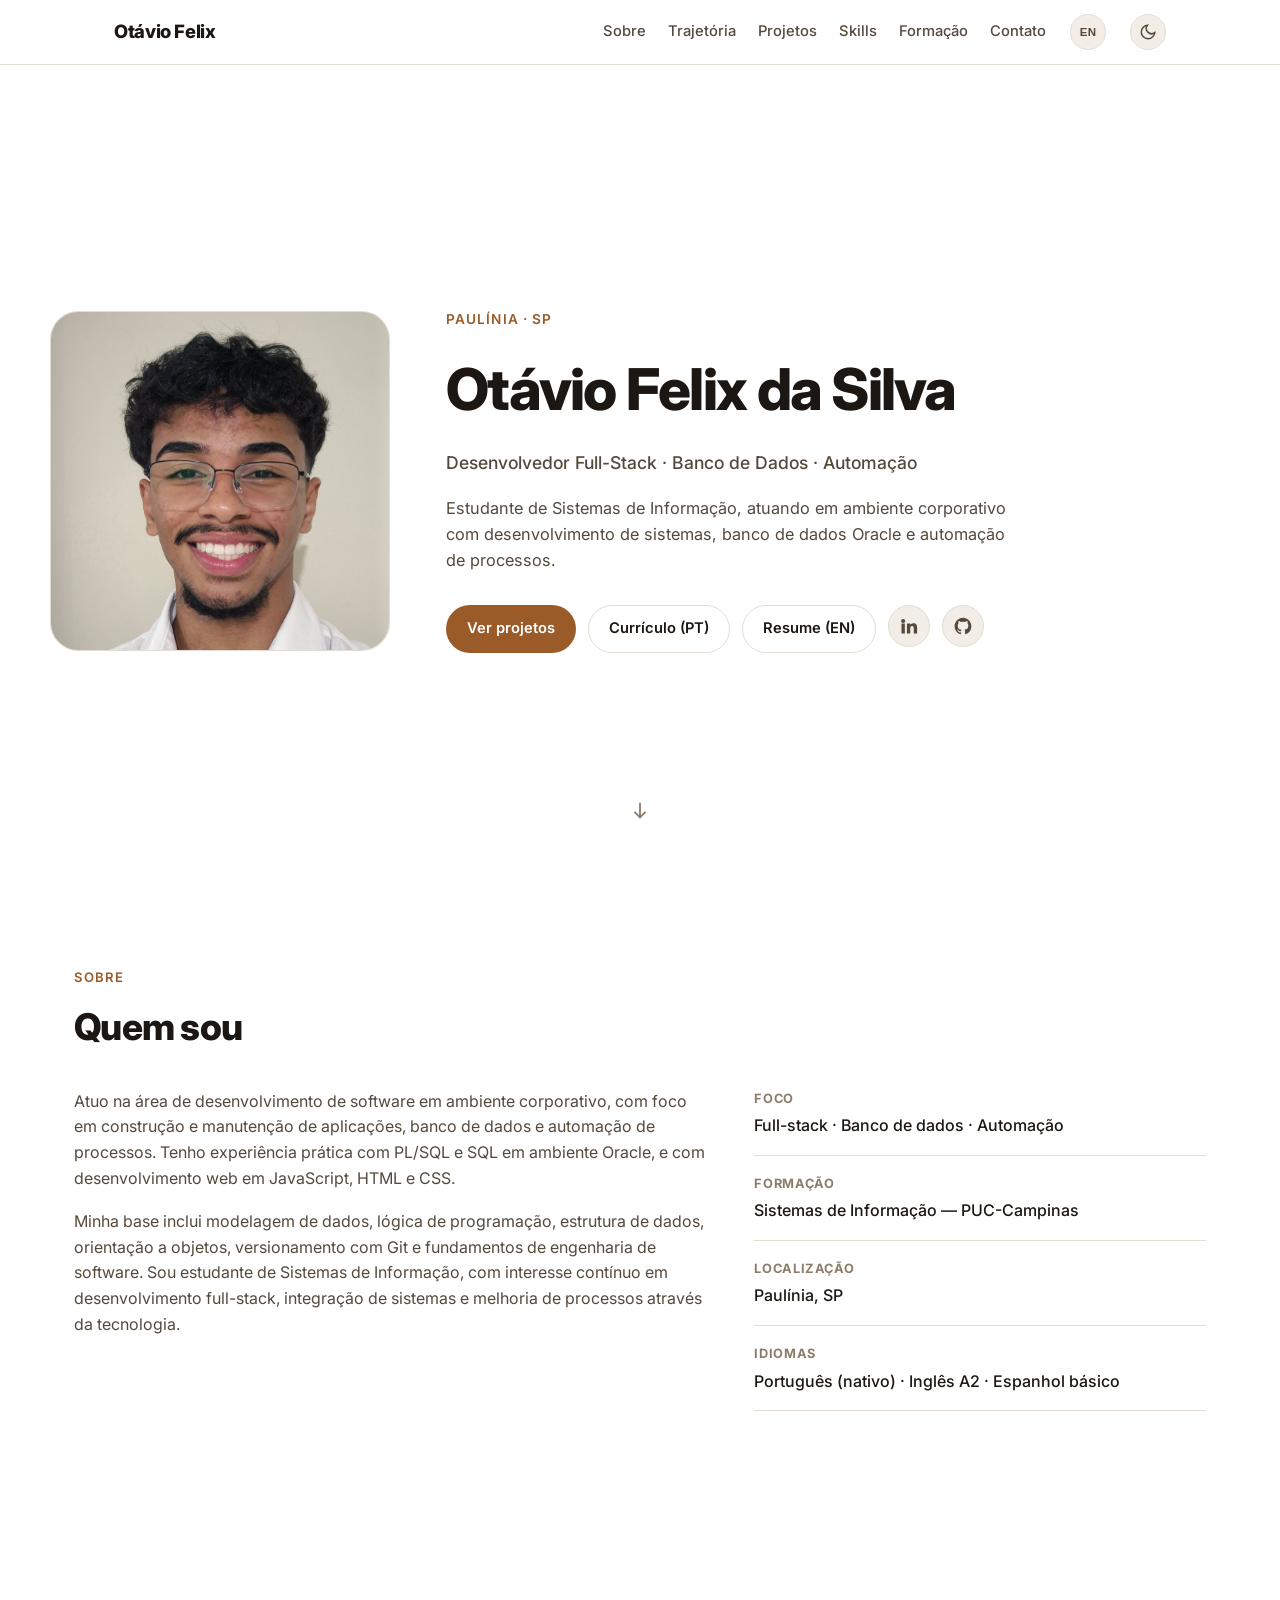
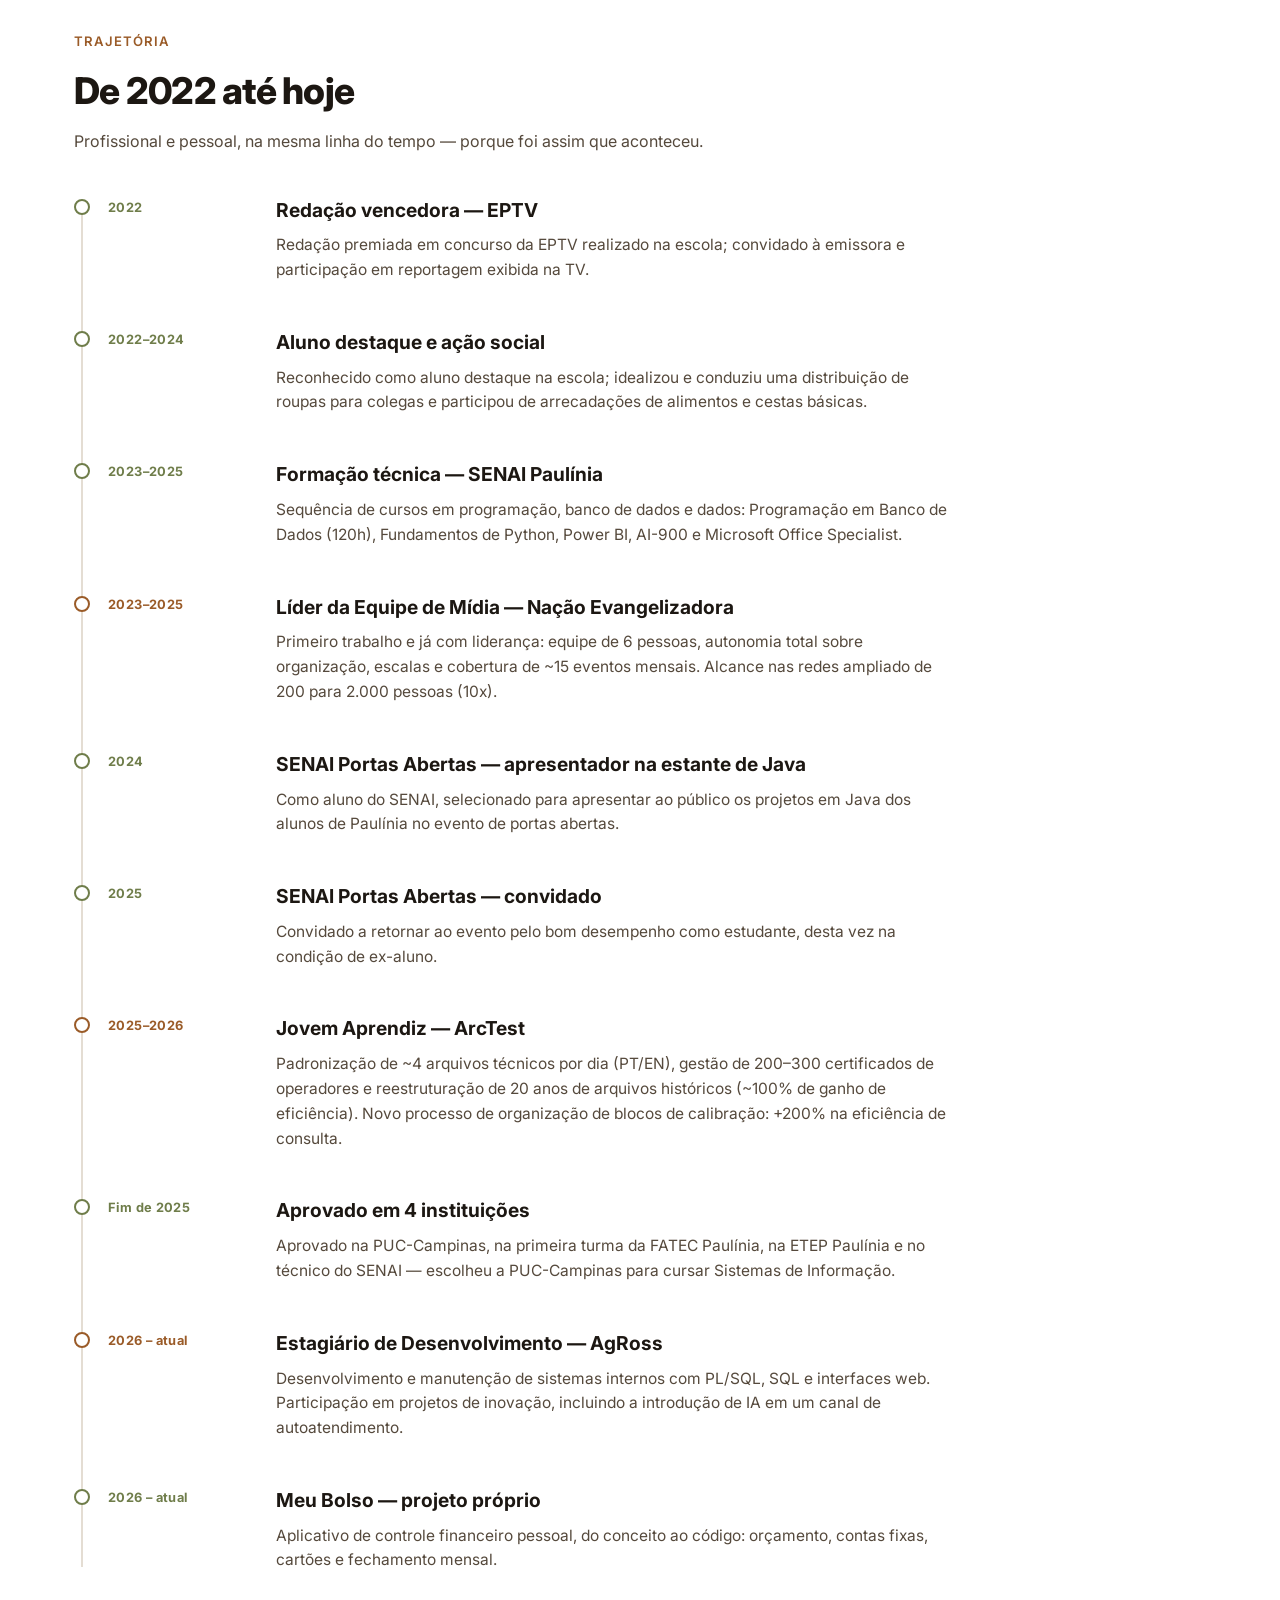
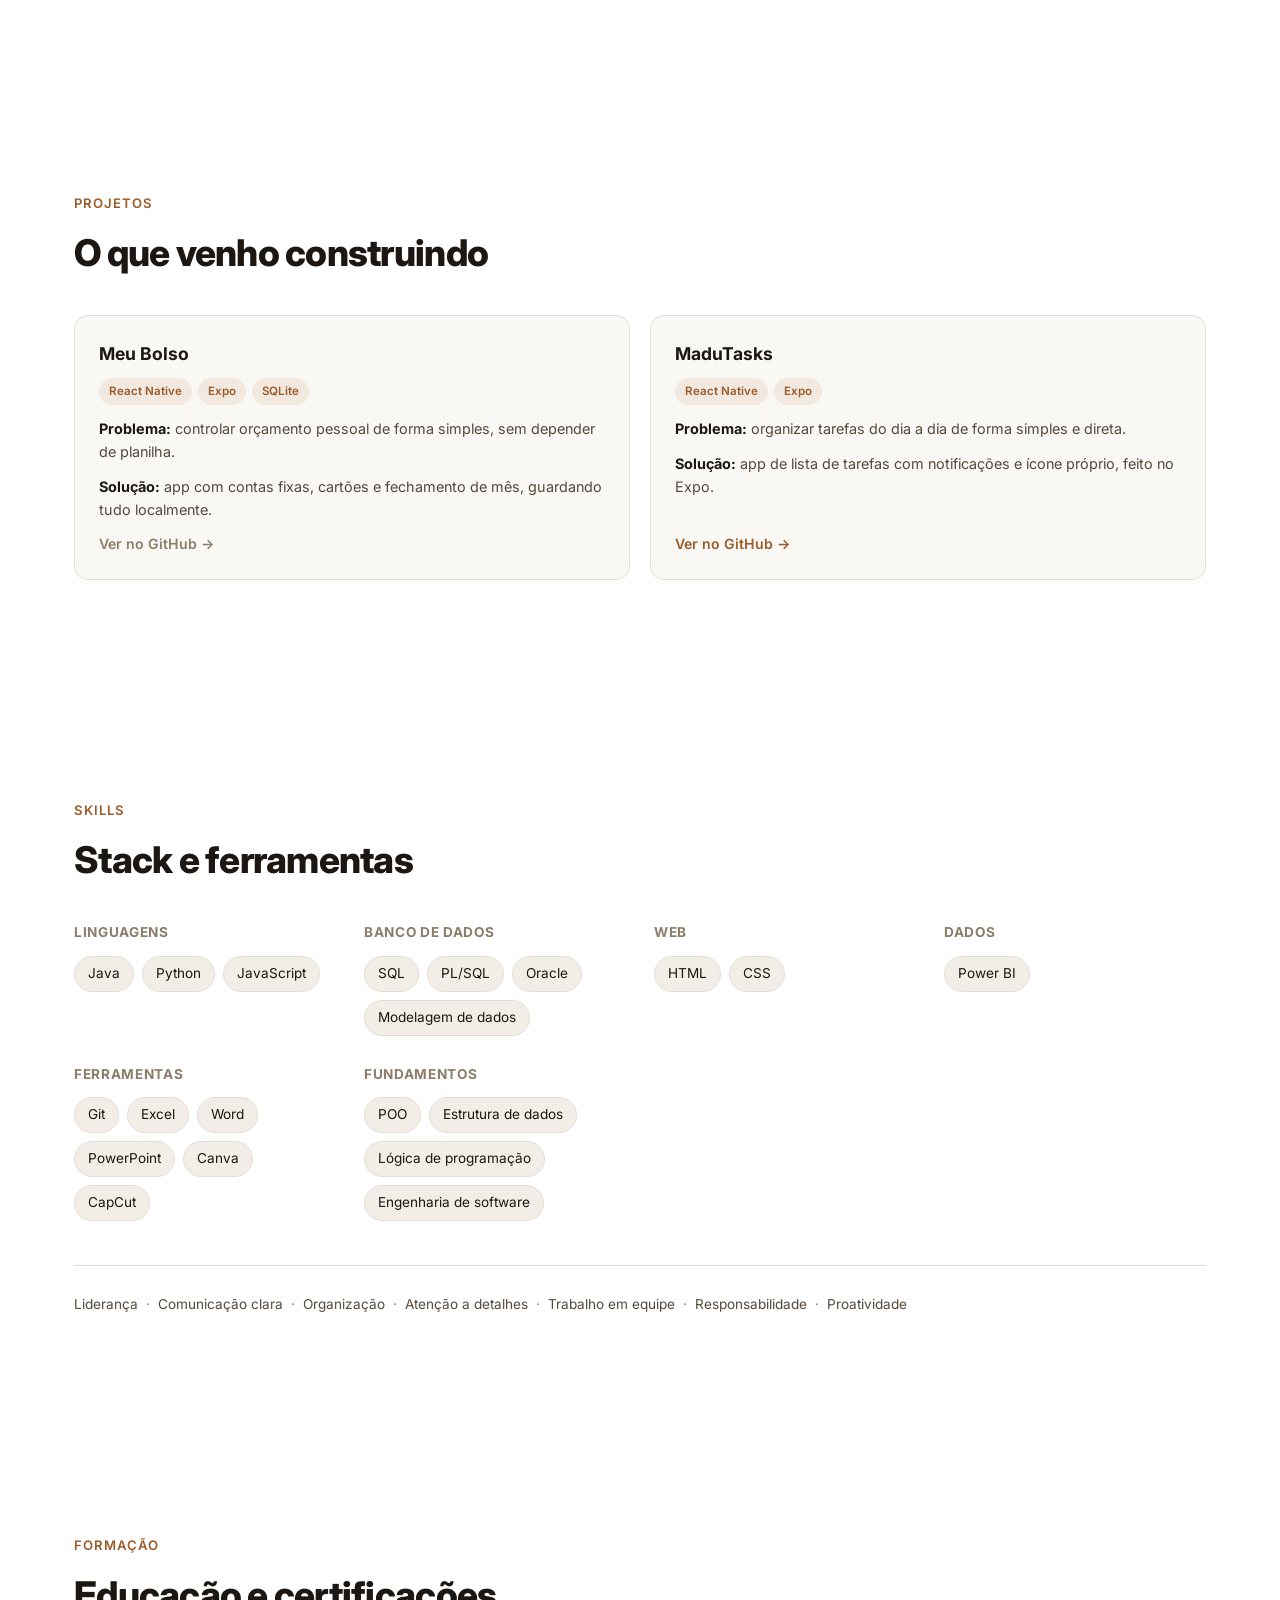
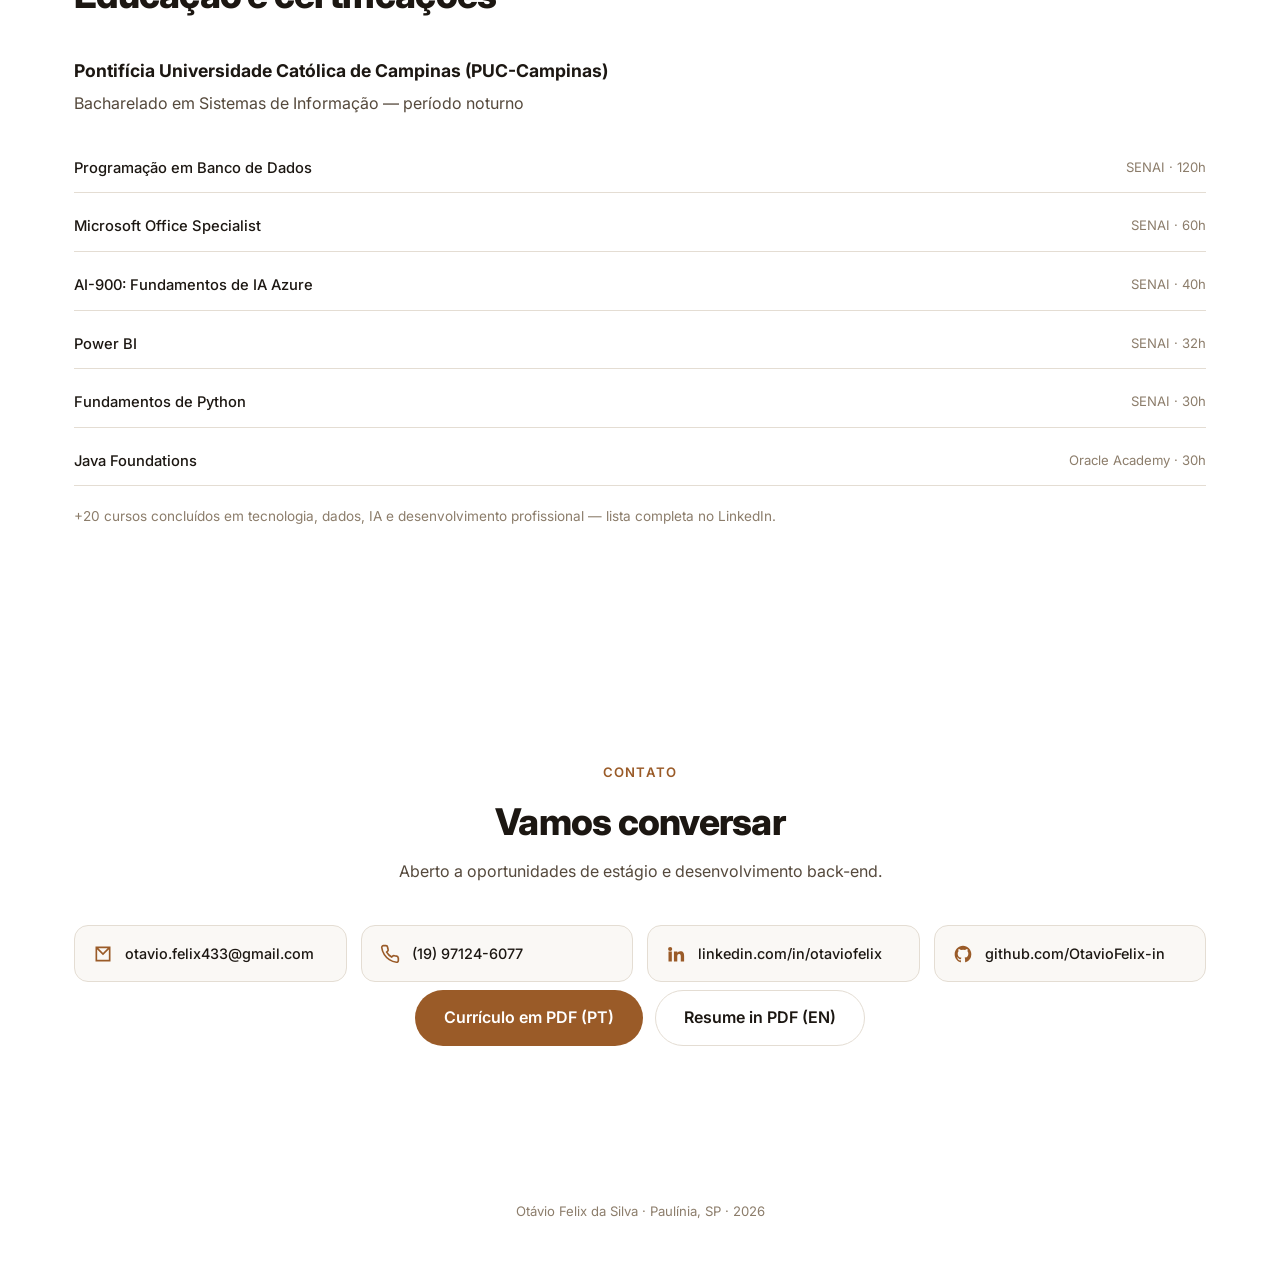
==== commit e8095e34: "Define tema claro como padrao ao abrir o site" ====
--- a/index.html
+++ b/index.html
@@ -1,5 +1,5 @@
 <!DOCTYPE html>
-<html lang="pt-BR">
+<html lang="pt-BR" data-theme="light">
 <head>
 <meta charset="UTF-8">
 <meta name="viewport" content="width=device-width, initial-scale=1.0">
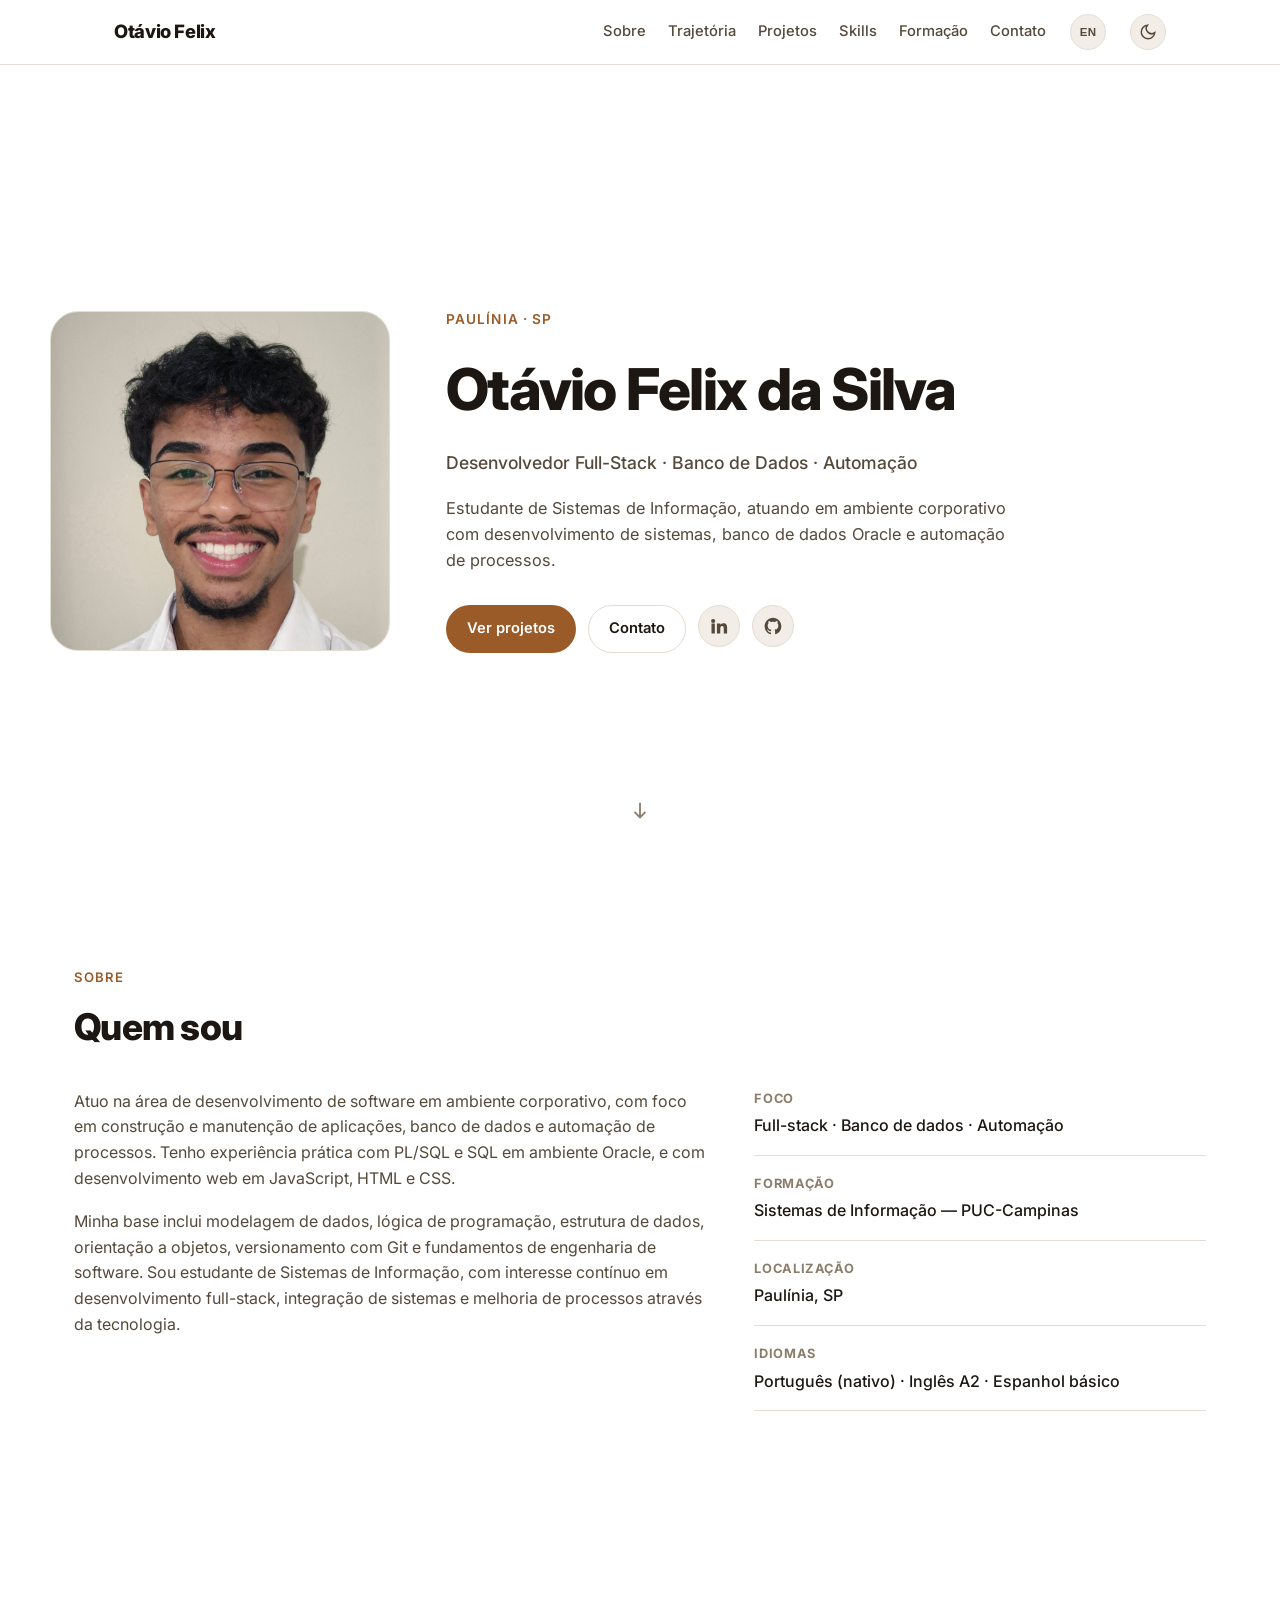
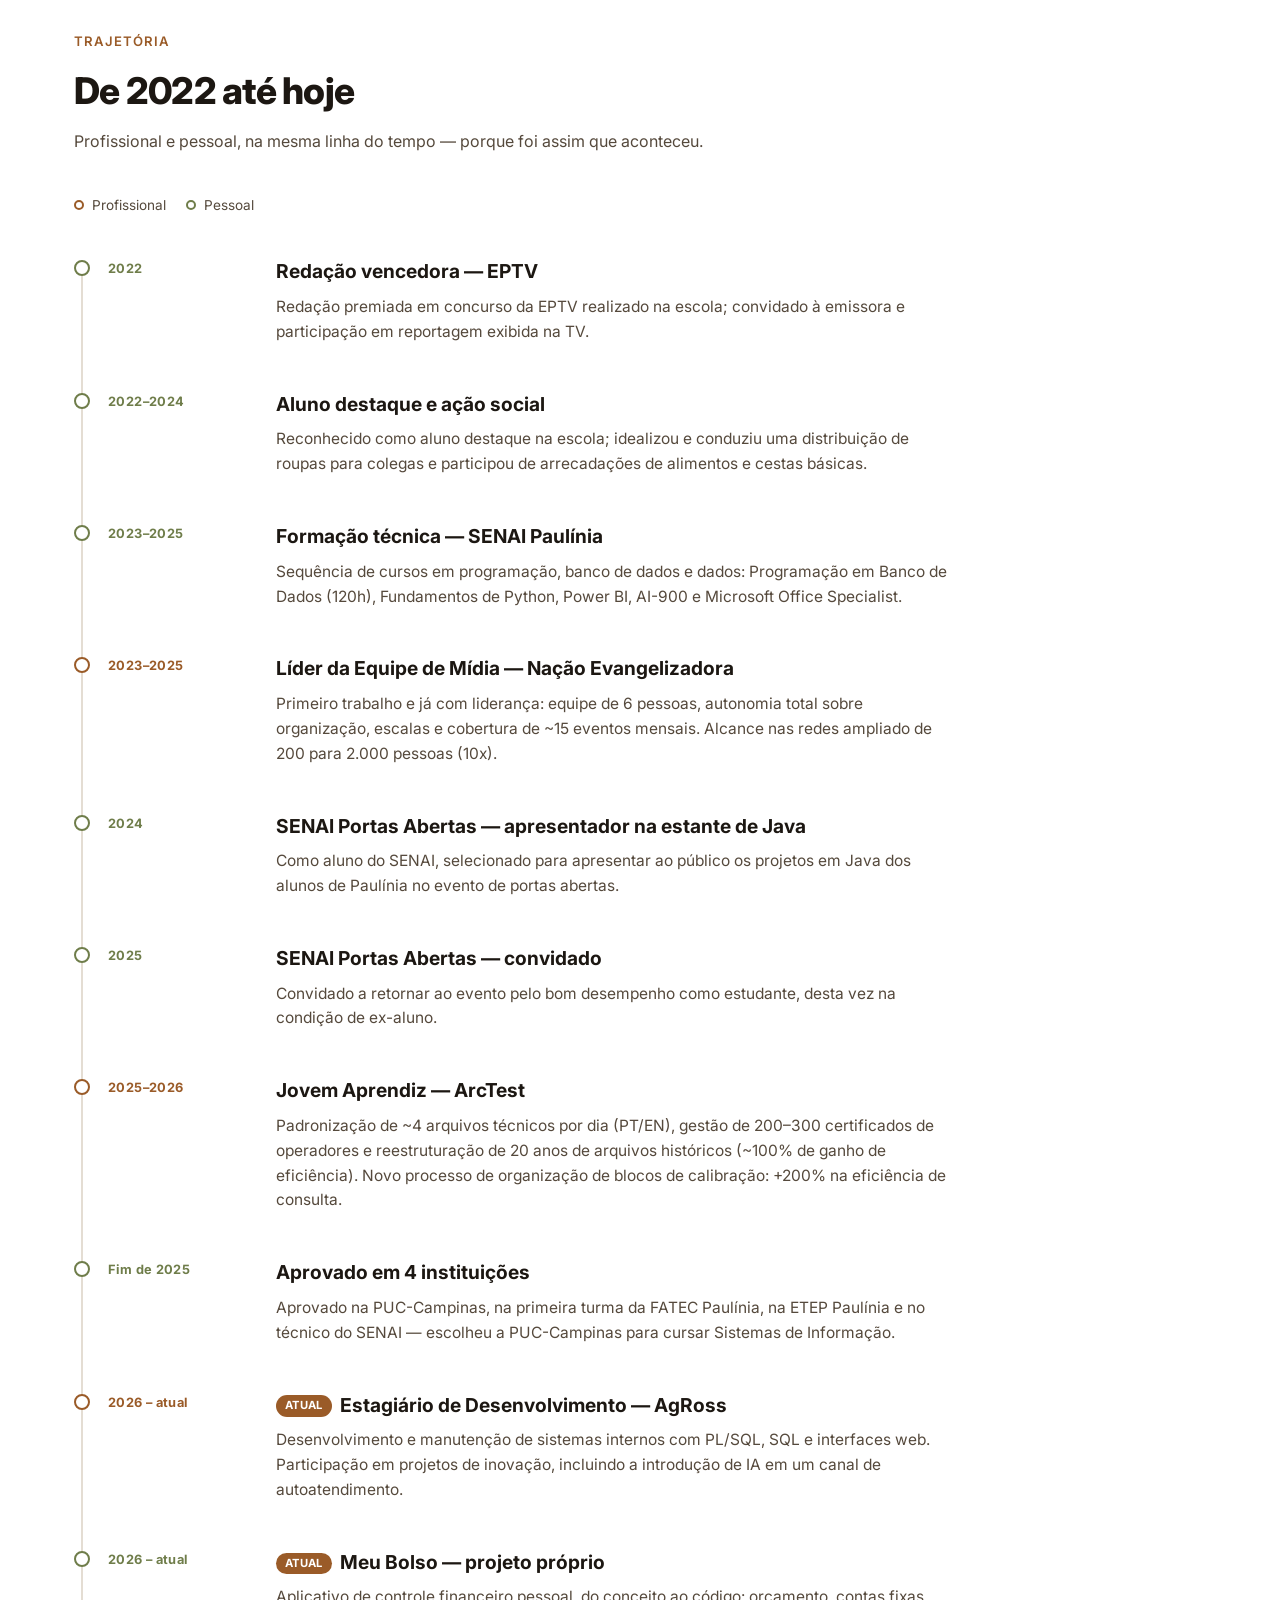
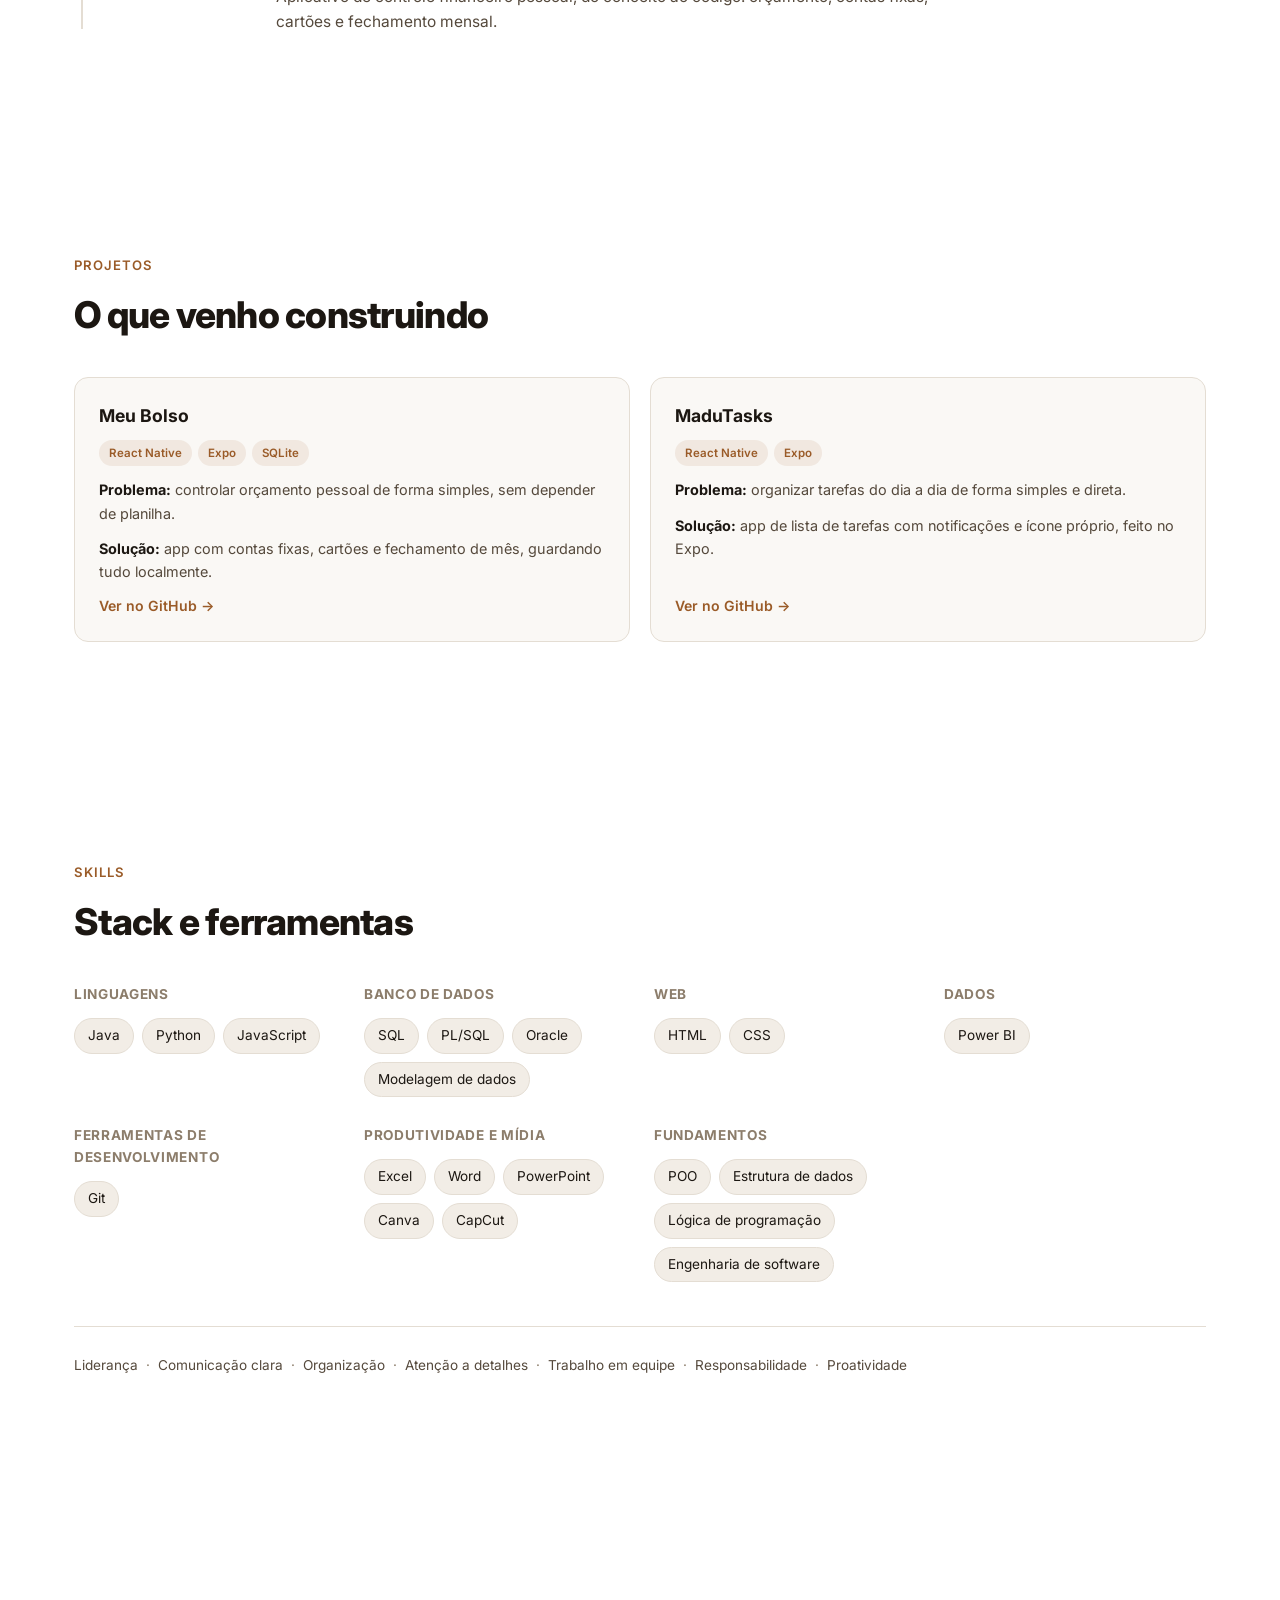
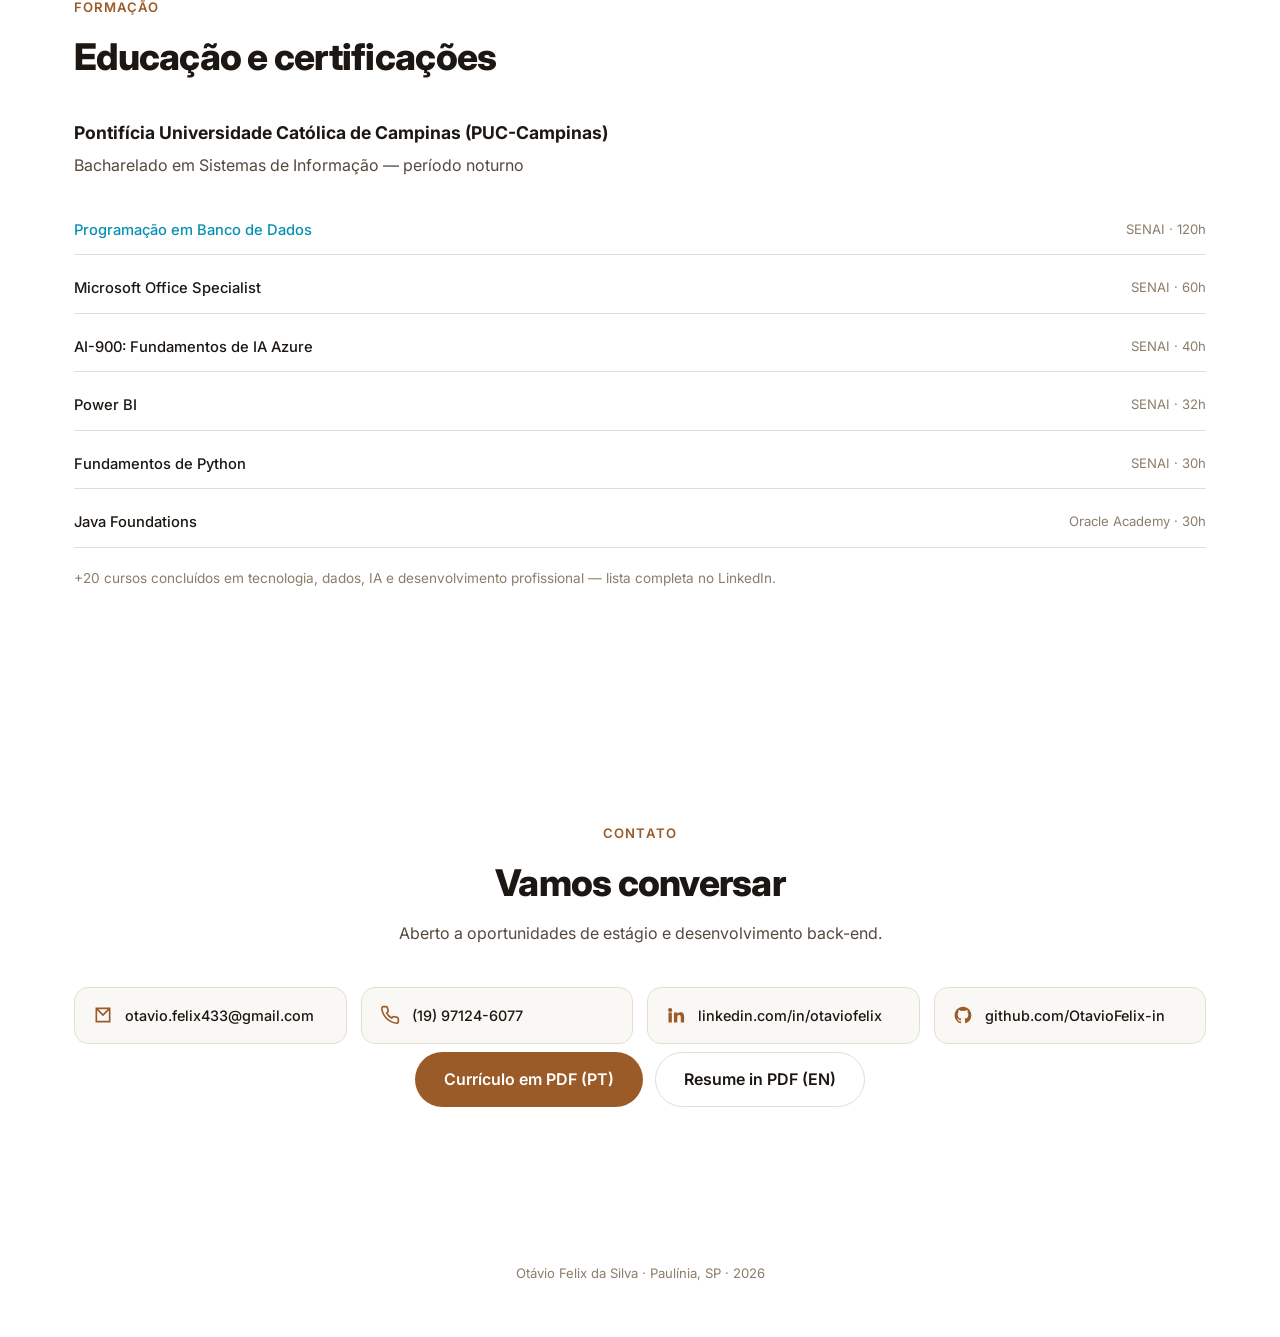
==== commit 32d96043: "Melhora distribuicao de informacao: reduz CTAs duplicados no hero, legenda da timeline, selo Atual, " ====
--- a/index.html
+++ b/index.html
@@ -14,6 +14,7 @@
 <link rel="preconnect" href="https://fonts.googleapis.com">
 <link rel="preconnect" href="https://fonts.gstatic.com" crossorigin>
 <link href="https://fonts.googleapis.com/css2?family=Inter:wght@400;500;600;700;800&display=swap" rel="stylesheet">
+<link rel="icon" href="assets/favicon.svg" type="image/svg+xml">
 <link rel="stylesheet" href="css/style.css">
 </head>
 <body>
@@ -63,8 +64,7 @@
         </p>
         <div class="hero-actions">
           <a href="#projetos" class="btn btn-primary" data-en="View projects">Ver projetos</a>
-          <a href="assets/curriculo-otavio-felix.pdf" class="btn btn-ghost" download>Currículo (PT)</a>
-          <a href="assets/resume-otavio-felix.pdf" class="btn btn-ghost" download>Resume (EN)</a>
+          <a href="#contato" class="btn btn-ghost" data-en="Contact">Contato</a>
           <a href="https://www.linkedin.com/in/otaviofelix" target="_blank" rel="noopener" class="btn btn-icon" aria-label="LinkedIn">
             <svg viewBox="0 0 24 24" width="20" height="20" fill="currentColor"><path d="M4.98 3.5a2.5 2.5 0 1 1 0 5 2.5 2.5 0 0 1 0-5ZM3 9h4v12H3V9Zm7 0h3.6v1.64h.05c.5-.95 1.73-1.95 3.56-1.95 3.81 0 4.52 2.5 4.52 5.76V21h-4v-5.9c0-1.4-.03-3.2-1.95-3.2-1.96 0-2.26 1.53-2.26 3.1V21h-4V9Z"/></svg>
           </a>
@@ -115,6 +115,11 @@
       Profissional e pessoal, na mesma linha do tempo — porque foi assim que aconteceu.
     </p>
 
+    <div class="tl-legend">
+      <span class="tl-legend-item"><i class="tl-legend-dot tl-legend-dot-work"></i><span data-en="Professional">Profissional</span></span>
+      <span class="tl-legend-item"><i class="tl-legend-dot tl-legend-dot-personal"></i><span data-en="Personal">Pessoal</span></span>
+    </div>
+
     <ol class="timeline">
 
       <li class="tl-item tl-personal">
@@ -210,7 +215,7 @@
         <div class="tl-content">
           <span class="tl-year" data-en="2026 – present">2026 – atual</span>
           <div class="tl-body">
-            <h3 data-en="Development Intern — AgRoss">Estagiário de Desenvolvimento — AgRoss</h3>
+            <h3><span class="tl-badge-current" data-en="Current">Atual</span> <span data-en="Development Intern — AgRoss">Estagiário de Desenvolvimento — AgRoss</span></h3>
             <p data-en="Development and maintenance of internal systems with PL/SQL, SQL and web interfaces. Involved in innovation projects, including introducing AI into a self-service channel.">Desenvolvimento e manutenção de sistemas internos com PL/SQL, SQL e interfaces web. Participação em projetos de inovação, incluindo a introdução de IA em um canal de autoatendimento.</p>
           </div>
         </div>
@@ -221,7 +226,7 @@
         <div class="tl-content">
           <span class="tl-year" data-en="2026 – present">2026 – atual</span>
           <div class="tl-body">
-            <h3 data-en="Meu Bolso — personal project">Meu Bolso — projeto próprio</h3>
+            <h3><span class="tl-badge-current" data-en="Current">Atual</span> <span data-en="Meu Bolso — personal project">Meu Bolso — projeto próprio</span></h3>
             <p data-en="Personal finance app, from concept to code: fixed bills, credit cards, budgeting and monthly closing.">Aplicativo de controle financeiro pessoal, do conceito ao código: orçamento, contas fixas, cartões e fechamento mensal.</p>
           </div>
         </div>
@@ -245,7 +250,7 @@
         </div>
         <p class="card-problem" data-en-html="<strong>Problem:</strong> keeping track of personal finances in a simple way, without relying on spreadsheets."><strong>Problema:</strong> controlar orçamento pessoal de forma simples, sem depender de planilha.</p>
         <p class="card-solution" data-en-html="<strong>Solution:</strong> an app with fixed bills, credit cards and monthly closing, storing everything locally."><strong>Solução:</strong> app com contas fixas, cartões e fechamento de mês, guardando tudo localmente.</p>
-        <a href="#" class="card-link" aria-disabled="true" title="Link do repositório em breve" data-en="View on GitHub →">Ver no GitHub →</a>
+        <a href="https://github.com/OtavioFelix-in/MeuBolso" target="_blank" rel="noopener" class="card-link" data-en="View on GitHub →">Ver no GitHub →</a>
       </article>
 
       <article class="card">
@@ -285,8 +290,12 @@
         <div class="chips"><span>Power BI</span></div>
       </div>
       <div class="skill-group">
-        <h3 data-en="Tools">Ferramentas</h3>
-        <div class="chips"><span>Git</span><span>Excel</span><span>Word</span><span>PowerPoint</span><span>Canva</span><span>CapCut</span></div>
+        <h3 data-en="Development tools">Ferramentas de desenvolvimento</h3>
+        <div class="chips"><span>Git</span></div>
+      </div>
+      <div class="skill-group">
+        <h3 data-en="Productivity & media">Produtividade e mídia</h3>
+        <div class="chips"><span>Excel</span><span>Word</span><span>PowerPoint</span><span>Canva</span><span>CapCut</span></div>
       </div>
       <div class="skill-group">
         <h3 data-en="Fundamentals">Fundamentos</h3>
@@ -316,7 +325,7 @@
     </div>
 
     <ul class="courses">
-      <li><span data-en="Database Programming">Programação em Banco de Dados</span><em>SENAI · 120h</em></li>
+      <li class="course-db"><span data-en="Database Programming">Programação em Banco de Dados</span><em>SENAI · 120h</em></li>
       <li><span>Microsoft Office Specialist</span><em>SENAI · 60h</em></li>
       <li><span data-en="AI-900: Azure AI Fundamentals">AI-900: Fundamentos de IA Azure</span><em>SENAI · 40h</em></li>
       <li><span>Power BI</span><em>SENAI · 32h</em></li>
--- a/css/style.css
+++ b/css/style.css
@@ -129,6 +129,7 @@
 }
 .theme-toggle:hover,
 .lang-toggle:hover { color: var(--accent); border-color: var(--accent-dim); }
+.theme-toggle svg { width: 18px; height: 18px; flex-shrink: 0; }
 .lang-toggle {
   font-size: 0.72rem;
   font-weight: 700;
@@ -284,8 +285,10 @@
   background: var(--bg-elev-2);
   border-color: var(--border);
   color: var(--text-dim);
+  flex-shrink: 0;
 }
 .btn-icon:hover { color: var(--accent); border-color: var(--accent-dim); }
+.btn-icon svg { width: 20px; height: 20px; flex-shrink: 0; }
 .btn-lg { padding: 14px 28px; font-size: 1rem; margin-top: 8px; }
 
 /* ============ Sections ============ */
@@ -348,6 +351,43 @@
   letter-spacing: 0.05em;
 }
 .about-facts span { color: var(--text); font-weight: 500; }
+
+/* ============ Timeline legend ============ */
+.tl-legend {
+  display: flex;
+  gap: 20px;
+  margin: 20px 0 0;
+}
+.tl-legend-item {
+  display: inline-flex;
+  align-items: center;
+  gap: 8px;
+  color: var(--text-dim);
+  font-size: 0.85rem;
+}
+.tl-legend-dot {
+  display: inline-block;
+  width: 10px;
+  height: 10px;
+  border-radius: 50%;
+  background: var(--bg);
+  border: 2px solid var(--work);
+}
+.tl-legend-dot-personal { border-color: var(--personal); }
+
+.tl-badge-current {
+  display: inline-block;
+  font-size: 0.7rem;
+  font-weight: 700;
+  letter-spacing: 0.03em;
+  text-transform: uppercase;
+  color: var(--accent-ink);
+  background: var(--accent);
+  padding: 2px 9px;
+  border-radius: 999px;
+  vertical-align: middle;
+  margin-right: 4px;
+}
 
 /* ============ Timeline ============ */
 .timeline {
@@ -518,6 +558,7 @@
   font-size: 0.92rem;
 }
 .courses li span { font-weight: 500; }
+.course-db span { color: var(--db); font-weight: 700; }
 .courses li em {
   color: var(--text-dimmer);
   font-style: normal;
@@ -555,7 +596,7 @@
   transition: border-color 0.2s, transform 0.2s;
 }
 .contact-item:hover { border-color: var(--accent-dim); transform: translateY(-2px); color: var(--accent); }
-.contact-item svg { flex-shrink: 0; color: var(--accent); }
+.contact-item svg { width: 20px; height: 20px; flex-shrink: 0; color: var(--accent); }
 
 /* ============ Footer ============ */
 .footer {
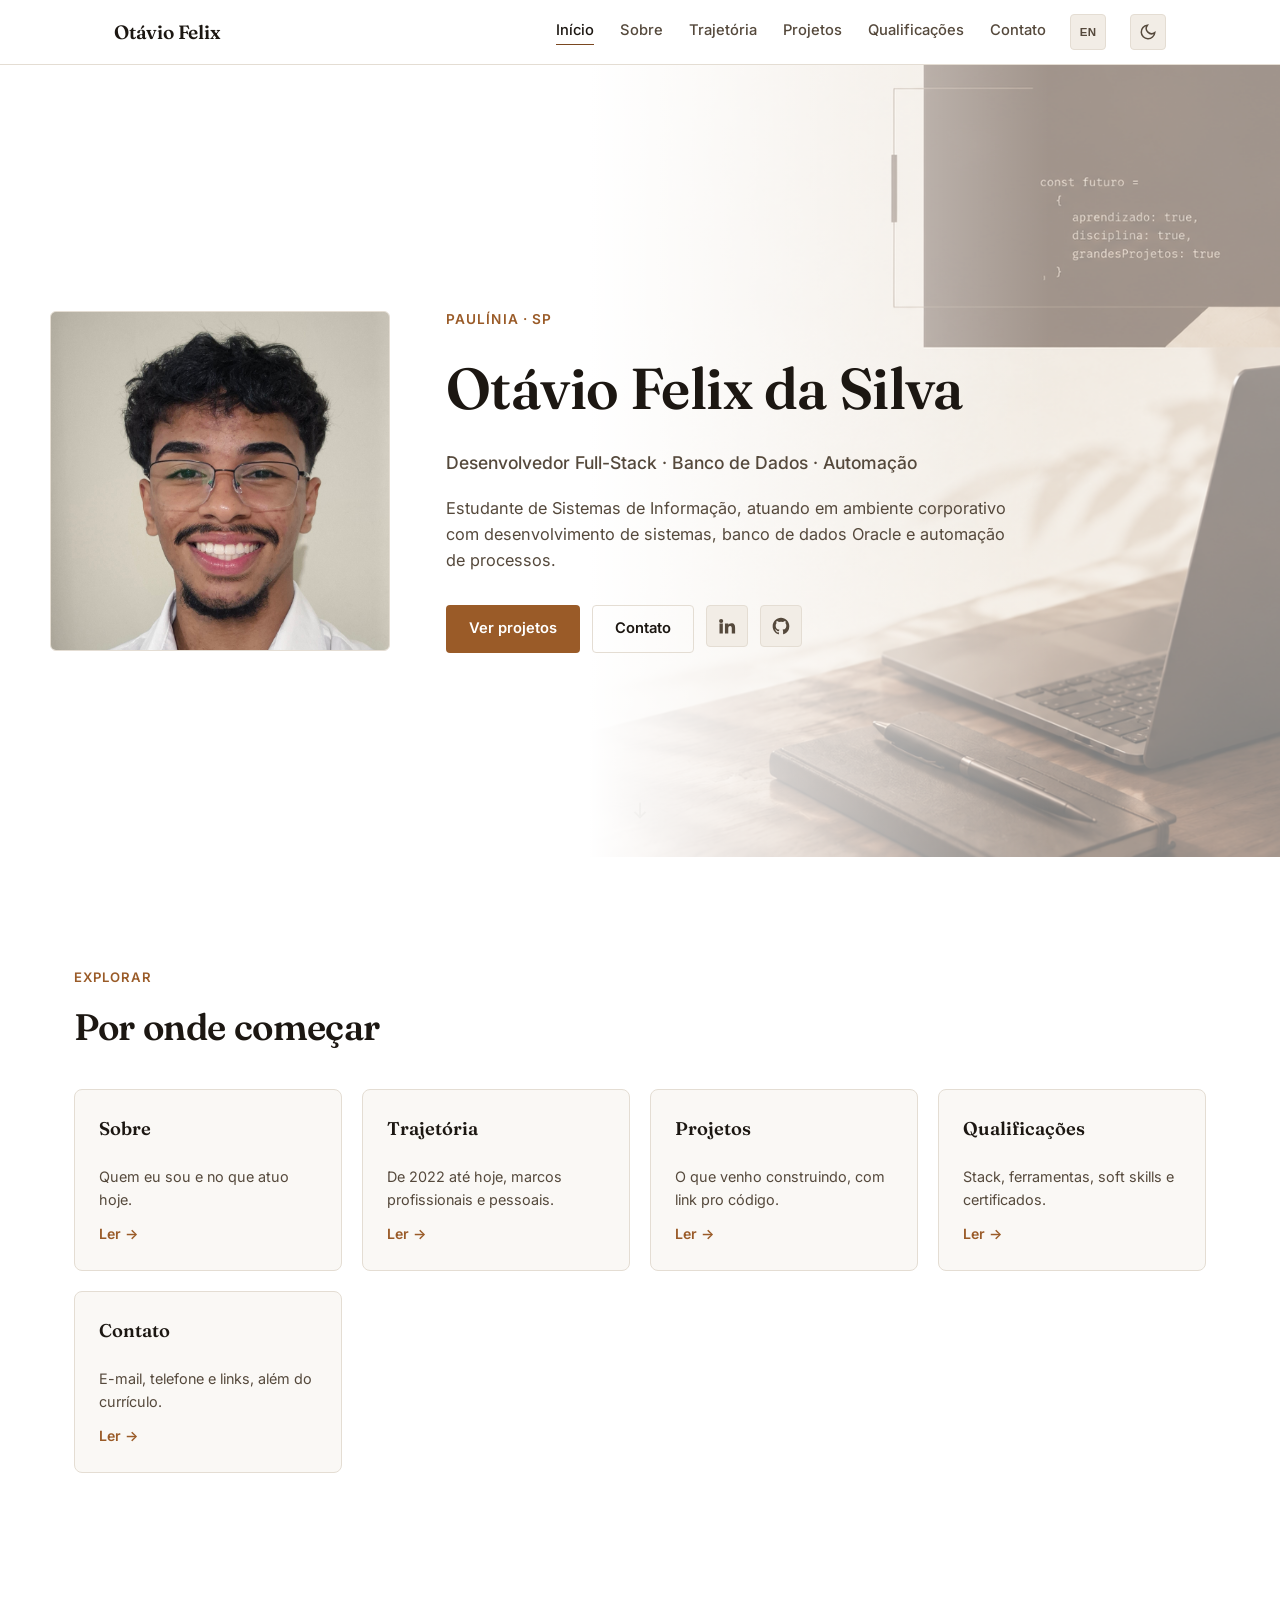
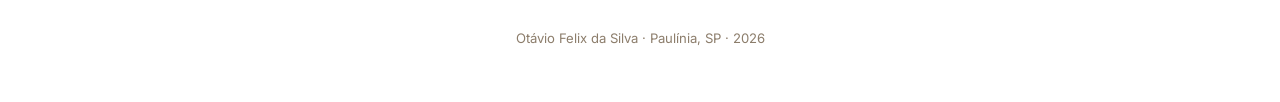
==== commit 4c93fb9f: "Reestrutura o site em paginas separadas, adiciona certificados nas skills, fundo do hero, fotos e ci" ====
--- a/index.html
+++ b/index.html
@@ -13,7 +13,7 @@
 
 <link rel="preconnect" href="https://fonts.googleapis.com">
 <link rel="preconnect" href="https://fonts.gstatic.com" crossorigin>
-<link href="https://fonts.googleapis.com/css2?family=Inter:wght@400;500;600;700;800&display=swap" rel="stylesheet">
+<link href="https://fonts.googleapis.com/css2?family=Inter:wght@400;500;600;700;800&family=Fraunces:ital,opsz,wght@0,9..144,500;0,9..144,600;0,9..144,700;1,9..144,500&display=swap" rel="stylesheet">
 <link rel="icon" href="assets/favicon.svg" type="image/svg+xml">
 <link rel="stylesheet" href="css/style.css">
 </head>
@@ -23,14 +23,14 @@
 
 <header class="nav" id="nav">
   <div class="nav-inner">
-    <a href="#topo" class="nav-logo">Otávio Felix</a>
+    <a href="index.html" class="nav-logo">Otávio Felix</a>
     <nav class="nav-links" id="nav-links">
-      <a href="#sobre" data-en="About">Sobre</a>
-      <a href="#trajetoria" data-en="Journey">Trajetória</a>
-      <a href="#projetos" data-en="Projects">Projetos</a>
-      <a href="#skills">Skills</a>
-      <a href="#formacao" data-en="Education">Formação</a>
-      <a href="#contato" data-en="Contact">Contato</a>
+      <a href="index.html" class="active" data-en="Home">Início</a>
+      <a href="sobre.html" data-en="About">Sobre</a>
+      <a href="trajetoria.html" data-en="Journey">Trajetória</a>
+      <a href="projetos.html" data-en="Projects">Projetos</a>
+      <a href="skills.html" data-en="Qualifications">Qualificações</a>
+      <a href="contato.html" data-en="Contact">Contato</a>
     </nav>
     <button id="lang-toggle" class="lang-toggle" aria-label="Switch language / Mudar idioma" title="PT / EN">
       <span id="lang-toggle-label">EN</span>
@@ -63,8 +63,8 @@
           com desenvolvimento de sistemas, banco de dados Oracle e automação de processos.
         </p>
         <div class="hero-actions">
-          <a href="#projetos" class="btn btn-primary" data-en="View projects">Ver projetos</a>
-          <a href="#contato" class="btn btn-ghost" data-en="Contact">Contato</a>
+          <a href="projetos.html" class="btn btn-primary" data-en="View projects">Ver projetos</a>
+          <a href="contato.html" class="btn btn-ghost" data-en="Contact">Contato</a>
           <a href="https://www.linkedin.com/in/otaviofelix" target="_blank" rel="noopener" class="btn btn-icon" aria-label="LinkedIn">
             <svg viewBox="0 0 24 24" width="20" height="20" fill="currentColor"><path d="M4.98 3.5a2.5 2.5 0 1 1 0 5 2.5 2.5 0 0 1 0-5ZM3 9h4v12H3V9Zm7 0h3.6v1.64h.05c.5-.95 1.73-1.95 3.56-1.95 3.81 0 4.52 2.5 4.52 5.76V21h-4v-5.9c0-1.4-.03-3.2-1.95-3.2-1.96 0-2.26 1.53-2.26 3.1V21h-4V9Z"/></svg>
           </a>
@@ -74,296 +74,42 @@
         </div>
       </div>
     </div>
-    <a href="#sobre" class="scroll-cue" aria-hidden="true">
+    <a href="sobre.html" class="scroll-cue" aria-hidden="true">
       <svg viewBox="0 0 24 24" width="22" height="22" fill="none" stroke="currentColor" stroke-width="2"><path d="M12 4v16M6 14l6 6 6-6"/></svg>
     </a>
   </section>
 
-  <!-- SOBRE -->
-  <section class="section" id="sobre">
-    <p class="section-eyebrow" data-en="About">Sobre</p>
-    <h2 class="section-title" data-en="About me">Quem sou</h2>
-    <div class="about-grid">
-      <div class="about-text">
-        <p data-en="I work in software development in a corporate environment, focused on building and maintaining applications, databases and process automation. I have hands-on experience with PL/SQL and SQL in an Oracle environment, and with web development in JavaScript, HTML and CSS.">
-          Atuo na área de desenvolvimento de software em ambiente corporativo, com foco em
-          construção e manutenção de aplicações, banco de dados e automação de processos.
-          Tenho experiência prática com PL/SQL e SQL em ambiente Oracle, e com desenvolvimento
-          web em JavaScript, HTML e CSS.
-        </p>
-        <p data-en="My foundation includes data modeling, programming logic, data structures, object orientation, version control with Git and software engineering fundamentals. I'm an Information Systems student, with an ongoing interest in full-stack development, systems integration and process improvement through technology.">
-          Minha base inclui modelagem de dados, lógica de programação, estrutura de dados,
-          orientação a objetos, versionamento com Git e fundamentos de engenharia de software.
-          Sou estudante de Sistemas de Informação, com interesse contínuo em desenvolvimento
-          full-stack, integração de sistemas e melhoria de processos através da tecnologia.
-        </p>
-      </div>
-      <ul class="about-facts">
-        <li><strong data-en="Focus">Foco</strong><span data-en="Full-stack · Database · Automation">Full-stack · Banco de dados · Automação</span></li>
-        <li><strong data-en="Education">Formação</strong><span data-en="Information Systems — PUC-Campinas">Sistemas de Informação — PUC-Campinas</span></li>
-        <li><strong data-en="Location">Localização</strong><span>Paulínia, SP</span></li>
-        <li><strong data-en="Languages">Idiomas</strong><span data-en="Portuguese (native) · English A2 · Spanish basic">Português (nativo) · Inglês A2 · Espanhol básico</span></li>
-      </ul>
-    </div>
-  </section>
+  <!-- EXPLORAR -->
+  <section class="section" id="explorar">
+    <p class="section-eyebrow" data-en="Explore">Explorar</p>
+    <h2 class="section-title" data-en="Where to look">Por onde começar</h2>
 
-  <!-- TRAJETÓRIA -->
-  <section class="section" id="trajetoria">
-    <p class="section-eyebrow" data-en="Journey">Trajetória</p>
-    <h2 class="section-title" data-en="From 2022 to today">De 2022 até hoje</h2>
-    <p class="section-lead" data-en="Professional and personal, on the same timeline — because that's how it happened.">
-      Profissional e pessoal, na mesma linha do tempo — porque foi assim que aconteceu.
-    </p>
-
-    <div class="tl-legend">
-      <span class="tl-legend-item"><i class="tl-legend-dot tl-legend-dot-work"></i><span data-en="Professional">Profissional</span></span>
-      <span class="tl-legend-item"><i class="tl-legend-dot tl-legend-dot-personal"></i><span data-en="Personal">Pessoal</span></span>
-    </div>
-
-    <ol class="timeline">
-
-      <li class="tl-item tl-personal">
-        <div class="tl-dot"></div>
-        <div class="tl-content">
-          <span class="tl-year">2022</span>
-          <div class="tl-body">
-            <h3 data-en="Award-winning essay — EPTV">Redação vencedora — EPTV</h3>
-            <p data-en="Essay awarded in an EPTV contest held at school; invited to the TV station and featured in a broadcast segment.">Redação premiada em concurso da EPTV realizado na escola; convidado à emissora e participação em reportagem exibida na TV.</p>
-          </div>
-        </div>
-      </li>
-
-      <li class="tl-item tl-personal">
-        <div class="tl-dot"></div>
-        <div class="tl-content">
-          <span class="tl-year">2022–2024</span>
-          <div class="tl-body">
-            <h3 data-en="Top student and community action">Aluno destaque e ação social</h3>
-            <p data-en="Recognized as top student at school; conceived and led a clothing donation drive for classmates and took part in food and basic-basket collections.">Reconhecido como aluno destaque na escola; idealizou e conduziu uma distribuição de roupas para colegas e participou de arrecadações de alimentos e cestas básicas.</p>
-          </div>
-        </div>
-      </li>
-
-      <li class="tl-item tl-personal">
-        <div class="tl-dot"></div>
-        <div class="tl-content">
-          <span class="tl-year">2023–2025</span>
-          <div class="tl-body">
-            <h3 data-en="Technical training — SENAI Paulínia">Formação técnica — SENAI Paulínia</h3>
-            <p data-en="Series of courses in programming, databases and data: Database Programming (120h), Python Fundamentals, Power BI, AI-900 and Microsoft Office Specialist.">Sequência de cursos em programação, banco de dados e dados: Programação em Banco de Dados (120h), Fundamentos de Python, Power BI, AI-900 e Microsoft Office Specialist.</p>
-          </div>
-        </div>
-      </li>
-
-      <li class="tl-item tl-work">
-        <div class="tl-dot"></div>
-        <div class="tl-content">
-          <span class="tl-year">2023–2025</span>
-          <div class="tl-body">
-            <h3 data-en="Media Team Leader — Nação Evangelizadora">Líder da Equipe de Mídia — Nação Evangelizadora</h3>
-            <p data-en="First job, already in a leadership role: a 6-person team, full autonomy over organization, scheduling and coverage of ~15 events a month. Grew social media reach from 200 to 2,000 people (10x).">Primeiro trabalho e já com liderança: equipe de 6 pessoas, autonomia total sobre organização, escalas e cobertura de ~15 eventos mensais. Alcance nas redes ampliado de 200 para 2.000 pessoas (10x).</p>
-          </div>
-        </div>
-      </li>
-
-      <li class="tl-item tl-personal">
-        <div class="tl-dot"></div>
-        <div class="tl-content">
-          <span class="tl-year">2024</span>
-          <div class="tl-body">
-            <h3 data-en="SENAI Open House — Java booth presenter">SENAI Portas Abertas — apresentador na estante de Java</h3>
-            <p data-en="As a SENAI student, selected to present the Java projects built by Paulínia's students to the public at the open house event.">Como aluno do SENAI, selecionado para apresentar ao público os projetos em Java dos alunos de Paulínia no evento de portas abertas.</p>
-          </div>
-        </div>
-      </li>
-
-      <li class="tl-item tl-personal">
-        <div class="tl-dot"></div>
-        <div class="tl-content">
-          <span class="tl-year">2025</span>
-          <div class="tl-body">
-            <h3 data-en="SENAI Open House — invited guest">SENAI Portas Abertas — convidado</h3>
-            <p data-en="Invited back to the event for outstanding performance as a student, this time as an alumnus.">Convidado a retornar ao evento pelo bom desempenho como estudante, desta vez na condição de ex-aluno.</p>
-          </div>
-        </div>
-      </li>
-
-      <li class="tl-item tl-work">
-        <div class="tl-dot"></div>
-        <div class="tl-content">
-          <span class="tl-year">2025–2026</span>
-          <div class="tl-body">
-            <h3 data-en="Apprentice — ArcTest">Jovem Aprendiz — ArcTest</h3>
-            <p data-en="Standardized ~4 technical reports a day (PT/EN), managed 200–300 operator certifications, and restructured 20 years of historical files (~100% efficiency gain). New calibration-block organization process: +200% query efficiency.">Padronização de ~4 arquivos técnicos por dia (PT/EN), gestão de 200–300 certificados de operadores e reestruturação de 20 anos de arquivos históricos (~100% de ganho de eficiência). Novo processo de organização de blocos de calibração: +200% na eficiência de consulta.</p>
-          </div>
-        </div>
-      </li>
-
-      <li class="tl-item tl-personal">
-        <div class="tl-dot"></div>
-        <div class="tl-content">
-          <span class="tl-year" data-en="Late 2025">Fim de 2025</span>
-          <div class="tl-body">
-            <h3 data-en="Accepted into 4 institutions">Aprovado em 4 instituições</h3>
-            <p data-en="Accepted into PUC-Campinas, FATEC Paulínia's first class, ETEP Paulínia and SENAI's technical program — chose PUC-Campinas to study Information Systems.">Aprovado na PUC-Campinas, na primeira turma da FATEC Paulínia, na ETEP Paulínia e no técnico do SENAI — escolheu a PUC-Campinas para cursar Sistemas de Informação.</p>
-          </div>
-        </div>
-      </li>
-
-      <li class="tl-item tl-work">
-        <div class="tl-dot"></div>
-        <div class="tl-content">
-          <span class="tl-year" data-en="2026 – present">2026 – atual</span>
-          <div class="tl-body">
-            <h3><span class="tl-badge-current" data-en="Current">Atual</span> <span data-en="Development Intern — AgRoss">Estagiário de Desenvolvimento — AgRoss</span></h3>
-            <p data-en="Development and maintenance of internal systems with PL/SQL, SQL and web interfaces. Involved in innovation projects, including introducing AI into a self-service channel.">Desenvolvimento e manutenção de sistemas internos com PL/SQL, SQL e interfaces web. Participação em projetos de inovação, incluindo a introdução de IA em um canal de autoatendimento.</p>
-          </div>
-        </div>
-      </li>
-
-      <li class="tl-item tl-personal">
-        <div class="tl-dot"></div>
-        <div class="tl-content">
-          <span class="tl-year" data-en="2026 – present">2026 – atual</span>
-          <div class="tl-body">
-            <h3><span class="tl-badge-current" data-en="Current">Atual</span> <span data-en="Meu Bolso — personal project">Meu Bolso — projeto próprio</span></h3>
-            <p data-en="Personal finance app, from concept to code: fixed bills, credit cards, budgeting and monthly closing.">Aplicativo de controle financeiro pessoal, do conceito ao código: orçamento, contas fixas, cartões e fechamento mensal.</p>
-          </div>
-        </div>
-      </li>
-
-    </ol>
-  </section>
-
-  <!-- PROJETOS -->
-  <section class="section" id="projetos">
-    <p class="section-eyebrow" data-en="Projects">Projetos</p>
-    <h2 class="section-title" data-en="What I've been building">O que venho construindo</h2>
-
-    <div class="cards">
-      <article class="card">
-        <div class="card-top">
-          <h3>Meu Bolso</h3>
-          <div class="card-tags">
-            <span>React Native</span><span>Expo</span><span>SQLite</span>
-          </div>
-        </div>
-        <p class="card-problem" data-en-html="<strong>Problem:</strong> keeping track of personal finances in a simple way, without relying on spreadsheets."><strong>Problema:</strong> controlar orçamento pessoal de forma simples, sem depender de planilha.</p>
-        <p class="card-solution" data-en-html="<strong>Solution:</strong> an app with fixed bills, credit cards and monthly closing, storing everything locally."><strong>Solução:</strong> app com contas fixas, cartões e fechamento de mês, guardando tudo localmente.</p>
-        <a href="https://github.com/OtavioFelix-in/MeuBolso" target="_blank" rel="noopener" class="card-link" data-en="View on GitHub →">Ver no GitHub →</a>
-      </article>
-
-      <article class="card">
-        <div class="card-top">
-          <h3>MaduTasks</h3>
-          <div class="card-tags">
-            <span>React Native</span><span>Expo</span>
-          </div>
-        </div>
-        <p class="card-problem" data-en-html="<strong>Problem:</strong> keeping track of everyday tasks in a simple, direct way."><strong>Problema:</strong> organizar tarefas do dia a dia de forma simples e direta.</p>
-        <p class="card-solution" data-en-html="<strong>Solution:</strong> a to-do list app with notifications and a custom icon, built with Expo."><strong>Solução:</strong> app de lista de tarefas com notificações e ícone próprio, feito no Expo.</p>
-        <a href="https://github.com/OtavioFelix-in/Madu-Tasks" target="_blank" rel="noopener" class="card-link" data-en="View on GitHub →">Ver no GitHub →</a>
-      </article>
-    </div>
-  </section>
-
-  <!-- SKILLS -->
-  <section class="section" id="skills">
-    <p class="section-eyebrow">Skills</p>
-    <h2 class="section-title" data-en="Stack and tools">Stack e ferramentas</h2>
-
-    <div class="skills-grid">
-      <div class="skill-group">
-        <h3 data-en="Languages">Linguagens</h3>
-        <div class="chips"><span>Java</span><span>Python</span><span>JavaScript</span></div>
-      </div>
-      <div class="skill-group">
-        <h3 data-en="Database">Banco de dados</h3>
-        <div class="chips chips-db"><span>SQL</span><span>PL/SQL</span><span>Oracle</span><span data-en="Data modeling">Modelagem de dados</span></div>
-      </div>
-      <div class="skill-group">
-        <h3>Web</h3>
-        <div class="chips"><span>HTML</span><span>CSS</span></div>
-      </div>
-      <div class="skill-group">
-        <h3 data-en="Data">Dados</h3>
-        <div class="chips"><span>Power BI</span></div>
-      </div>
-      <div class="skill-group">
-        <h3 data-en="Development tools">Ferramentas de desenvolvimento</h3>
-        <div class="chips"><span>Git</span></div>
-      </div>
-      <div class="skill-group">
-        <h3 data-en="Productivity & media">Produtividade e mídia</h3>
-        <div class="chips"><span>Excel</span><span>Word</span><span>PowerPoint</span><span>Canva</span><span>CapCut</span></div>
-      </div>
-      <div class="skill-group">
-        <h3 data-en="Fundamentals">Fundamentos</h3>
-        <div class="chips"><span data-en="OOP">POO</span><span data-en="Data structures">Estrutura de dados</span><span data-en="Programming logic">Lógica de programação</span><span data-en="Software engineering">Engenharia de software</span></div>
-      </div>
-    </div>
-
-    <div class="soft-skills">
-      <span data-en="Leadership">Liderança</span>
-      <span data-en="Clear communication">Comunicação clara</span>
-      <span data-en="Organization">Organização</span>
-      <span data-en="Attention to detail">Atenção a detalhes</span>
-      <span data-en="Teamwork">Trabalho em equipe</span>
-      <span data-en="Responsibility">Responsabilidade</span>
-      <span data-en="Proactivity">Proatividade</span>
-    </div>
-  </section>
-
-  <!-- FORMAÇÃO -->
-  <section class="section" id="formacao">
-    <p class="section-eyebrow" data-en="Education">Formação</p>
-    <h2 class="section-title" data-en="Education and certifications">Educação e certificações</h2>
-
-    <div class="edu-block">
-      <h3>Pontifícia Universidade Católica de Campinas (PUC-Campinas)</h3>
-      <p data-en="Bachelor's in Information Systems — evening program">Bacharelado em Sistemas de Informação — período noturno</p>
-    </div>
-
-    <ul class="courses">
-      <li class="course-db"><span data-en="Database Programming">Programação em Banco de Dados</span><em>SENAI · 120h</em></li>
-      <li><span>Microsoft Office Specialist</span><em>SENAI · 60h</em></li>
-      <li><span data-en="AI-900: Azure AI Fundamentals">AI-900: Fundamentos de IA Azure</span><em>SENAI · 40h</em></li>
-      <li><span>Power BI</span><em>SENAI · 32h</em></li>
-      <li><span data-en="Python Fundamentals">Fundamentos de Python</span><em>SENAI · 30h</em></li>
-      <li><span>Java Foundations</span><em>Oracle Academy · 30h</em></li>
-    </ul>
-
-    <p class="courses-note" data-en="20+ completed courses in technology, data, AI and professional development — full list on LinkedIn.">+20 cursos concluídos em tecnologia, dados, IA e desenvolvimento profissional — lista completa no LinkedIn.</p>
-  </section>
-
-  <!-- CONTATO -->
-  <section class="section section-contact" id="contato">
-    <p class="section-eyebrow" data-en="Contact">Contato</p>
-    <h2 class="section-title" data-en="Let's talk">Vamos conversar</h2>
-    <p class="section-lead" data-en="Open to internship and software development opportunities.">Aberto a oportunidades de estágio e desenvolvimento back-end.</p>
-
-    <div class="contact-grid">
-      <a class="contact-item" href="mailto:otavio.felix433@gmail.com">
-        <svg viewBox="0 0 24 24" width="20" height="20" fill="none" stroke="currentColor" stroke-width="2"><path d="M4 4h16v16H4V4Zm0 0 8 8 8-8"/></svg>
-        <span>otavio.felix433@gmail.com</span>
+    <div class="cards explore-grid">
+      <a href="sobre.html" class="card explore-card">
+        <div class="card-top"><h3 data-en="About">Sobre</h3></div>
+        <p class="card-problem" data-en="Who I am and what I focus on today.">Quem eu sou e no que atuo hoje.</p>
+        <span class="card-link" data-en="Read →">Ler →</span>
       </a>
-      <a class="contact-item" href="tel:+5519971246077">
-        <svg viewBox="0 0 24 24" width="20" height="20" fill="none" stroke="currentColor" stroke-width="2"><path d="M22 16.9v3a2 2 0 0 1-2.2 2 19.8 19.8 0 0 1-8.6-3.1 19.5 19.5 0 0 1-6-6A19.8 19.8 0 0 1 2.1 4.2 2 2 0 0 1 4.1 2h3a2 2 0 0 1 2 1.7c.1.9.3 1.8.6 2.7a2 2 0 0 1-.5 2.1L8 9.7a16 16 0 0 0 6 6l1.2-1.2a2 2 0 0 1 2.1-.5c.9.3 1.8.5 2.7.6a2 2 0 0 1 1.7 2Z"/></svg>
-        <span>(19) 97124-6077</span>
+      <a href="trajetoria.html" class="card explore-card">
+        <div class="card-top"><h3 data-en="Journey">Trajetória</h3></div>
+        <p class="card-problem" data-en="From 2022 to today, professional and personal milestones.">De 2022 até hoje, marcos profissionais e pessoais.</p>
+        <span class="card-link" data-en="Read →">Ler →</span>
       </a>
-      <a class="contact-item" href="https://www.linkedin.com/in/otaviofelix" target="_blank" rel="noopener">
-        <svg viewBox="0 0 24 24" width="20" height="20" fill="currentColor"><path d="M4.98 3.5a2.5 2.5 0 1 1 0 5 2.5 2.5 0 0 1 0-5ZM3 9h4v12H3V9Zm7 0h3.6v1.64h.05c.5-.95 1.73-1.95 3.56-1.95 3.81 0 4.52 2.5 4.52 5.76V21h-4v-5.9c0-1.4-.03-3.2-1.95-3.2-1.96 0-2.26 1.53-2.26 3.1V21h-4V9Z"/></svg>
-        <span>linkedin.com/in/otaviofelix</span>
+      <a href="projetos.html" class="card explore-card">
+        <div class="card-top"><h3 data-en="Projects">Projetos</h3></div>
+        <p class="card-problem" data-en="What I've been building, with links to the code.">O que venho construindo, com link pro código.</p>
+        <span class="card-link" data-en="Read →">Ler →</span>
       </a>
-      <a class="contact-item" href="https://github.com/OtavioFelix-in" target="_blank" rel="noopener">
-        <svg viewBox="0 0 24 24" width="20" height="20" fill="currentColor"><path d="M12 2C6.48 2 2 6.58 2 12.25c0 4.53 2.87 8.37 6.84 9.73.5.1.68-.22.68-.5v-1.93c-2.78.62-3.37-1.36-3.37-1.36-.46-1.2-1.11-1.52-1.11-1.52-.9-.63.07-.62.07-.62 1 .07 1.53 1.05 1.53 1.05.9 1.56 2.34 1.11 2.91.85.09-.66.35-1.11.64-1.37-2.22-.26-4.56-1.14-4.56-5.05 0-1.12.39-2.03 1.03-2.75-.1-.26-.45-1.31.1-2.73 0 0 .84-.28 2.75 1.05a9.3 9.3 0 0 1 5 0c1.91-1.33 2.75-1.05 2.75-1.05.55 1.42.2 2.47.1 2.73.64.72 1.03 1.63 1.03 2.75 0 3.92-2.34 4.78-4.57 5.04.36.32.68.95.68 1.92v2.85c0 .28.18.6.69.5A10.26 10.26 0 0 0 22 12.25C22 6.58 17.52 2 12 2Z"/></svg>
-        <span>github.com/OtavioFelix-in</span>
+      <a href="skills.html" class="card explore-card">
+        <div class="card-top"><h3 data-en="Qualifications">Qualificações</h3></div>
+        <p class="card-problem" data-en="Stack, tools, soft skills and certificates.">Stack, ferramentas, soft skills e certificados.</p>
+        <span class="card-link" data-en="Read →">Ler →</span>
       </a>
-    </div>
-
-    <div class="hero-actions hero-actions-center">
-      <a href="assets/curriculo-otavio-felix.pdf" class="btn btn-primary btn-lg" download>Currículo em PDF (PT)</a>
-      <a href="assets/resume-otavio-felix.pdf" class="btn btn-ghost btn-lg" download>Resume in PDF (EN)</a>
+      <a href="contato.html" class="card explore-card">
+        <div class="card-top"><h3 data-en="Contact">Contato</h3></div>
+        <p class="card-problem" data-en="Email, phone and links, plus resume download.">E-mail, telefone e links, além do currículo.</p>
+        <span class="card-link" data-en="Read →">Ler →</span>
+      </a>
     </div>
   </section>
 
--- a/css/style.css
+++ b/css/style.css
@@ -22,10 +22,11 @@
   --db-soft: rgba(34, 211, 238, 0.12);
   --work: #22d3ee;
   --personal: #a78bfa;
-  --radius: 14px;
+  --radius: 8px;
   --shadow: 0 10px 30px -12px rgba(0,0,0,0.6);
   --maxw: 1180px;
   --maxw-text: 760px;
+  --serif: 'Fraunces', Georgia, serif;
 }
 
 [data-theme="light"] {
@@ -57,6 +58,13 @@
   font-family: 'Inter', system-ui, -apple-system, Segoe UI, sans-serif;
   line-height: 1.6;
   -webkit-font-smoothing: antialiased;
+  opacity: 0;
+  transition: opacity 0.22s ease;
+}
+body.page-loaded { opacity: 1; }
+body.page-leaving { opacity: 0; }
+@media (prefers-reduced-motion: reduce) {
+  body { opacity: 1; transition: none; }
 }
 
 img { max-width: 100%; }
@@ -92,26 +100,42 @@
   gap: 24px;
 }
 .nav-logo {
-  font-weight: 800;
-  font-size: 1.15rem;
+  font-family: var(--serif);
+  font-weight: 600;
+  font-size: 1.2rem;
   color: var(--text);
   text-decoration: none;
-  letter-spacing: -0.02em;
+  letter-spacing: -0.01em;
 }
 .nav-logo .dot { color: var(--accent); }
 .nav-links {
   display: flex;
-  gap: 22px;
+  gap: 26px;
   margin-left: auto;
 }
 .nav-links a {
+  position: relative;
   color: var(--text-dim);
   text-decoration: none;
   font-size: 0.92rem;
   font-weight: 500;
+  padding-bottom: 2px;
   transition: color 0.15s;
 }
+.nav-links a::after {
+  content: '';
+  position: absolute;
+  left: 0;
+  right: 100%;
+  bottom: 0;
+  height: 1px;
+  background: var(--accent);
+  transition: right 0.2s ease;
+}
 .nav-links a:hover { color: var(--text); }
+.nav-links a:hover::after { right: 0; }
+.nav-links a.active { color: var(--text); }
+.nav-links a.active::after { right: 0; background: var(--accent-dim); }
 
 .theme-toggle,
 .lang-toggle {
@@ -120,7 +144,7 @@
   color: var(--text-dim);
   width: 36px;
   height: 36px;
-  border-radius: 50%;
+  border-radius: 4px;
   display: flex;
   align-items: center;
   justify-content: center;
@@ -167,6 +191,36 @@
   justify-content: center;
   padding: 80px 24px 40px;
   position: relative;
+  overflow: hidden;
+}
+.hero::before {
+  content: '';
+  position: absolute;
+  inset: 0;
+  z-index: 0;
+  background-image: url('../assets/hero-bg.png');
+  background-size: cover;
+  background-position: 78% center;
+  opacity: 0;
+}
+[data-theme="light"] .hero::before { opacity: 0.5; }
+.hero::after {
+  content: '';
+  position: absolute;
+  inset: 0;
+  z-index: 0;
+  background: linear-gradient(
+    to right,
+    var(--bg) 0%,
+    var(--bg) 46%,
+    color-mix(in srgb, var(--bg) 55%, transparent) 62%,
+    transparent 82%
+  );
+}
+.hero-inner { position: relative; z-index: 1; }
+@media (max-width: 900px) {
+  .hero::before,
+  .hero::after { display: none; }
 }
 .hero-inner {
   max-width: var(--maxw);
@@ -180,7 +234,7 @@
 .hero-photo {
   width: 100%;
   aspect-ratio: 1 / 1;
-  border-radius: 28px;
+  border-radius: 6px;
   overflow: hidden;
   border: 1px solid var(--border);
   display: flex;
@@ -213,9 +267,10 @@
   margin: 0 0 12px;
 }
 .hero h1 {
+  font-family: var(--serif);
   font-size: clamp(2.4rem, 4.5vw, 3.6rem);
-  font-weight: 800;
-  letter-spacing: -0.03em;
+  font-weight: 600;
+  letter-spacing: -0.01em;
   margin: 0 0 14px;
 }
 .hero-role {
@@ -256,8 +311,8 @@
   align-items: center;
   justify-content: center;
   gap: 8px;
-  padding: 11px 20px;
-  border-radius: 999px;
+  padding: 11px 22px;
+  border-radius: 4px;
   font-weight: 600;
   font-size: 0.92rem;
   text-decoration: none;
@@ -281,7 +336,7 @@
   width: 42px;
   height: 42px;
   padding: 0;
-  border-radius: 50%;
+  border-radius: 4px;
   background: var(--bg-elev-2);
   border-color: var(--border);
   color: var(--text-dim);
@@ -305,10 +360,16 @@
   text-transform: uppercase;
   margin: 0 0 10px;
 }
+.section-eyebrow[data-num]::before {
+  content: attr(data-num) " — ";
+  color: var(--text-dimmer);
+  font-weight: 700;
+}
 .section-title {
+  font-family: var(--serif);
   font-size: clamp(1.7rem, 3.5vw, 2.3rem);
-  font-weight: 800;
-  letter-spacing: -0.02em;
+  font-weight: 600;
+  letter-spacing: -0.01em;
   margin: 0 0 16px;
 }
 .section-lead {
@@ -316,6 +377,8 @@
   max-width: 680px;
   margin: -8px 0 40px;
 }
+/* Páginas sem Hero acima precisam de mais respiro no topo */
+.section-first { padding-top: 72px; }
 
 /* ============ About ============ */
 .about-grid {
@@ -328,6 +391,38 @@
 .about-text p {
   color: var(--text-dim);
   margin: 0 0 18px;
+}
+.about-photo {
+  margin: 32px 0;
+  max-width: 380px;
+}
+.about-photo img {
+  width: 100%;
+  aspect-ratio: 4 / 3;
+  object-fit: cover;
+  display: block;
+  border-radius: 6px;
+  border: 1px solid var(--border);
+}
+.about-photo figcaption {
+  margin-top: 12px;
+  padding-left: 16px;
+  border-left: 2px solid var(--accent);
+}
+.about-quote {
+  display: block;
+  font-family: var(--serif);
+  font-style: italic;
+  font-size: 1.05rem;
+  color: var(--text);
+  line-height: 1.5;
+}
+.about-photo cite {
+  display: block;
+  margin-top: 6px;
+  font-style: normal;
+  font-size: 0.82rem;
+  color: var(--text-dimmer);
 }
 .about-facts {
   list-style: none;
@@ -384,7 +479,7 @@
   color: var(--accent-ink);
   background: var(--accent);
   padding: 2px 9px;
-  border-radius: 999px;
+  border-radius: 3px;
   vertical-align: middle;
   margin-right: 4px;
 }
@@ -436,9 +531,10 @@
 }
 .tl-personal .tl-year { color: var(--personal); }
 .tl-body h3 {
+  font-family: var(--serif);
   margin: 0 0 8px;
-  font-size: 1.2rem;
-  font-weight: 700;
+  font-size: 1.25rem;
+  font-weight: 600;
 }
 .tl-body p {
   margin: 0;
@@ -465,7 +561,8 @@
   transition: border-color 0.2s, transform 0.2s;
 }
 .card:hover { border-color: var(--accent-dim); transform: translateY(-3px); }
-.card-top h3 { margin: 0 0 10px; font-size: 1.1rem; }
+a.card { text-decoration: none; color: inherit; }
+.card-top h3 { font-family: var(--serif); font-weight: 600; margin: 0 0 10px; font-size: 1.15rem; }
 .card-tags { display: flex; flex-wrap: wrap; gap: 6px; }
 .card-tags span {
   font-size: 0.72rem;
@@ -473,10 +570,11 @@
   background: var(--accent-soft);
   color: var(--accent);
   padding: 4px 10px;
-  border-radius: 999px;
+  border-radius: 3px;
 }
 /* Ciano reservado só para banco de dados */
-.chips-db span {
+.chips-db span,
+.chips-db a {
   background: var(--db-soft);
   color: var(--db);
 }
@@ -513,14 +611,34 @@
   margin: 0 0 12px;
 }
 .chips { display: flex; flex-wrap: wrap; gap: 8px; }
-.chips span {
+.chips span,
+.chips a {
   background: var(--bg-elev-2);
   border: 1px solid var(--border);
   color: var(--text);
   padding: 6px 13px;
-  border-radius: 999px;
+  border-radius: 3px;
   font-size: 0.85rem;
 }
+.chip-cert {
+  position: relative;
+  text-decoration: none;
+  cursor: pointer;
+  transition: border-color 0.15s, color 0.15s;
+}
+.chip-cert::after {
+  content: '';
+  position: absolute;
+  top: -3px;
+  right: -3px;
+  width: 7px;
+  height: 7px;
+  border-radius: 50%;
+  background: var(--accent);
+  border: 1.5px solid var(--bg);
+}
+.chip-cert:hover { border-color: var(--accent-dim); color: var(--accent); }
+.chips-db .chip-cert::after { background: var(--db); }
 .soft-skills {
   margin-top: 44px;
   padding-top: 28px;
@@ -536,37 +654,10 @@
 .soft-skills span::after { content: '·'; margin-left: 8px; color: var(--text-dimmer); }
 .soft-skills span:last-child::after { content: ''; }
 
-/* ============ Formação ============ */
-.edu-block { margin-top: 32px; }
-.edu-block h3 { margin: 0 0 6px; font-size: 1.1rem; }
-.edu-block p { margin: 0; color: var(--text-dim); }
-
-.courses {
-  list-style: none;
-  margin: 28px 0 0;
-  padding: 0;
-  display: grid;
-  gap: 10px;
-}
-.courses li {
-  display: flex;
-  flex-wrap: wrap;
-  justify-content: space-between;
-  gap: 4px 12px;
-  padding: 12px 0;
-  border-bottom: 1px solid var(--border);
-  font-size: 0.92rem;
-}
-.courses li span { font-weight: 500; }
-.course-db span { color: var(--db); font-weight: 700; }
-.courses li em {
-  color: var(--text-dimmer);
-  font-style: normal;
-  font-size: 0.82rem;
-  white-space: nowrap;
-}
 .courses-note {
-  margin-top: 20px;
+  margin-top: 40px;
+  padding-top: 24px;
+  border-top: 1px solid var(--border);
   color: var(--text-dimmer);
   font-size: 0.85rem;
 }
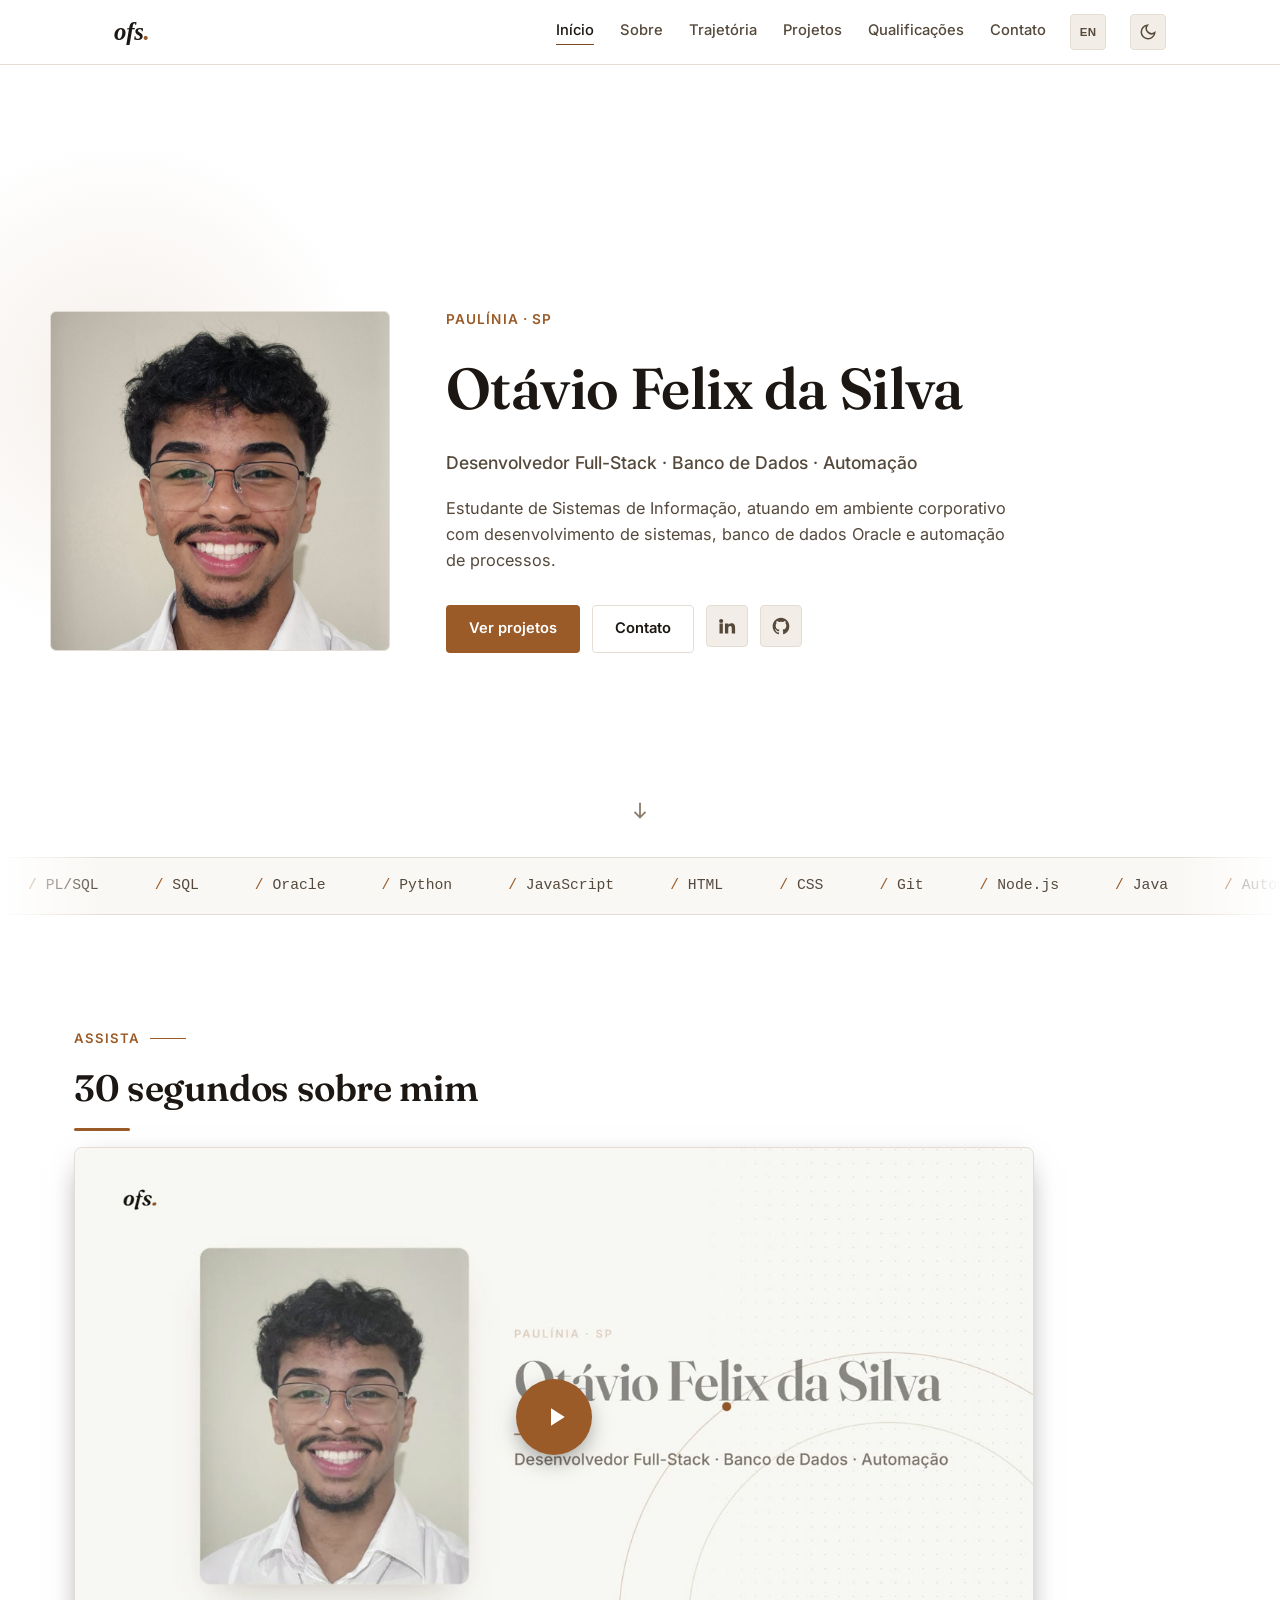
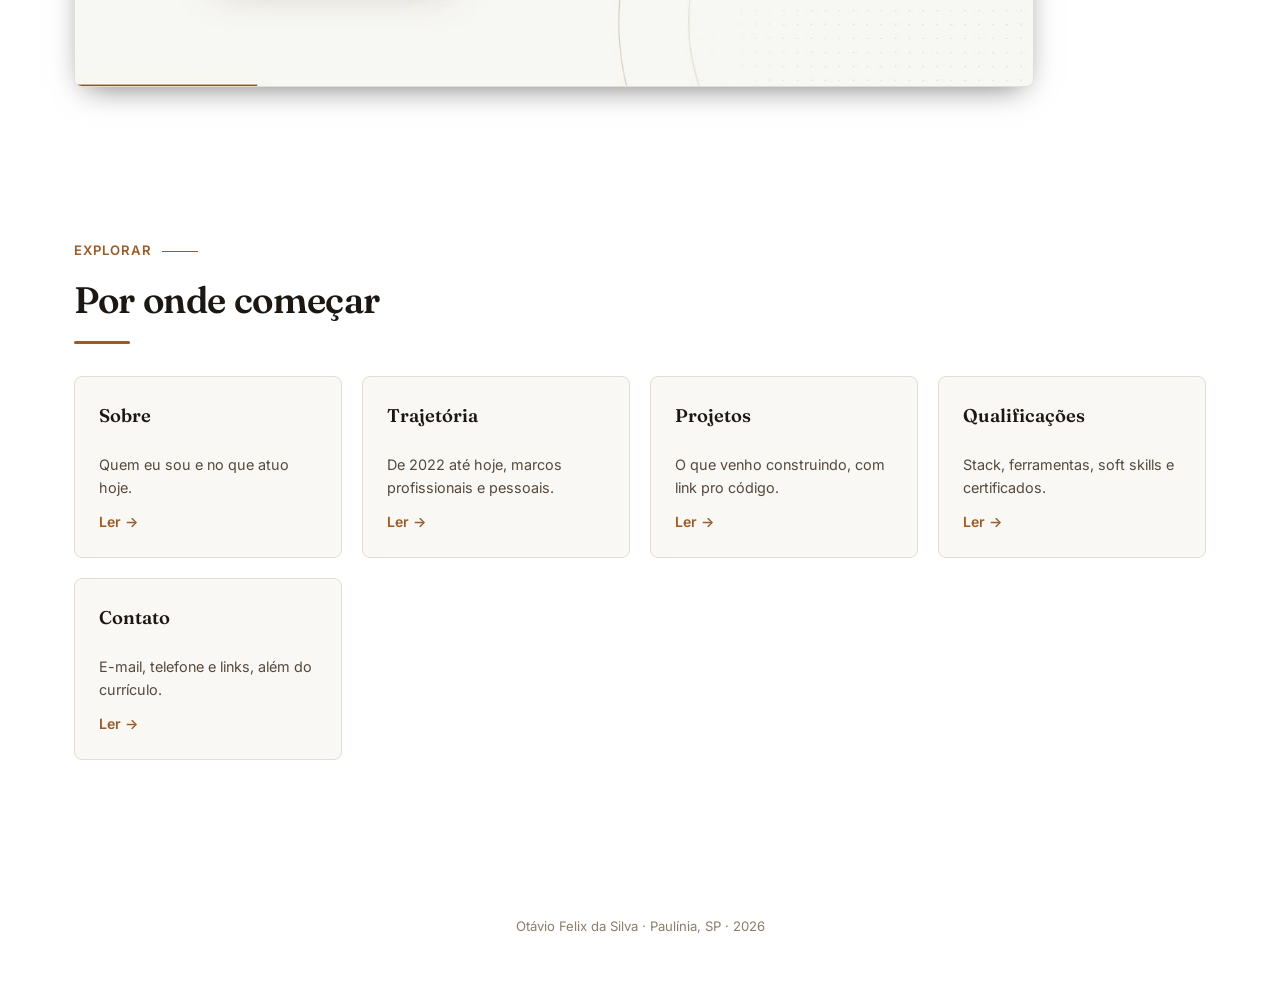
==== commit f4fe4a78: "Adiciona video de apresentacao (YouTube sob demanda), redesenha a pagina Sobre e adiciona animacoes " ====
--- a/index.html
+++ b/index.html
@@ -10,6 +10,7 @@
 <meta property="og:title" content="Otávio Felix da Silva — Desenvolvedor Full-Stack">
 <meta property="og:description" content="Desenvolvimento full-stack, banco de dados e automação de processos. Estudante de Sistemas de Informação na PUC-Campinas.">
 <meta property="og:type" content="website">
+<meta property="og:image" content="assets/video-capa.jpg">
 
 <link rel="preconnect" href="https://fonts.googleapis.com">
 <link rel="preconnect" href="https://fonts.gstatic.com" crossorigin>
@@ -23,7 +24,7 @@
 
 <header class="nav" id="nav">
   <div class="nav-inner">
-    <a href="index.html" class="nav-logo">Otávio Felix</a>
+    <a href="index.html" class="nav-logo" aria-label="Otávio Felix — início">ofs<span class="dot">.</span></a>
     <nav class="nav-links" id="nav-links">
       <a href="index.html" class="active" data-en="Home">Início</a>
       <a href="sobre.html" data-en="About">Sobre</a>
@@ -49,10 +50,37 @@
 
   <!-- HERO -->
   <section class="hero" id="topo">
+    <svg class="hero-art" viewBox="0 0 600 900" preserveAspectRatio="xMaxYMin slice" aria-hidden="true">
+      <defs>
+        <pattern id="hero-dots" width="22" height="22" patternUnits="userSpaceOnUse">
+          <circle cx="2" cy="2" r="1.1" fill="var(--text-dimmer)" opacity=".35"/>
+        </pattern>
+      </defs>
+      <rect width="600" height="900" fill="url(#hero-dots)"/>
+      <circle cx="560" cy="930" r="380" fill="none" stroke="var(--accent)" stroke-opacity=".35" stroke-width="1.5"/>
+      <circle cx="560" cy="930" r="270" fill="none" stroke="var(--border)" stroke-width="1.5"/>
+      <circle class="pulse-dot" cx="240" cy="725" r="6" fill="var(--accent)"/>
+      <line x1="36" y1="70" x2="36" y2="300" stroke="var(--accent)" stroke-width="2"/>
+      <g transform="translate(70 80)">
+        <rect width="470" height="250" rx="14" fill="var(--bg-elev)" stroke="var(--border)" stroke-width="1.5"/>
+        <line x1="0" y1="40" x2="470" y2="40" stroke="var(--border)" stroke-width="1.5"/>
+        <circle cx="24" cy="20" r="5.5" fill="var(--border)"/><circle cx="42" cy="20" r="5.5" fill="var(--border)"/><circle cx="60" cy="20" r="5.5" fill="var(--border)"/>
+        <text x="235" y="25" text-anchor="middle" font-family="ui-monospace, Consolas, monospace" font-size="14" fill="var(--text-dimmer)">futuro.js</text>
+        <g font-family="ui-monospace, Consolas, monospace" font-size="19">
+          <text x="28" y="86"><tspan fill="var(--accent)">const</tspan><tspan fill="var(--text)"> futuro = {</tspan></text>
+          <text x="56" y="120" fill="var(--text-dim)">aprendizado: <tspan fill="var(--accent)">true</tspan>,</text>
+          <text x="56" y="154" fill="var(--text-dim)">disciplina: <tspan fill="var(--accent)">true</tspan>,</text>
+          <text x="56" y="188" fill="var(--text-dim)">grandesProjetos: <tspan fill="var(--accent)">true</tspan>,</text>
+          <text x="28" y="222" fill="var(--text)">};</text>
+          <rect class="cursor-blink" x="56" y="207" width="10" height="20" fill="var(--accent)" opacity=".8"/>
+        </g>
+      </g>
+      <text x="70" y="850" font-family="ui-monospace, Consolas, monospace" font-size="14" letter-spacing="4" fill="var(--text-dimmer)">&lt;/&gt;  CÓDIGO · IDEIAS · PROJETOS</text>
+    </svg>
     <div class="hero-inner">
       <div class="hero-photo">
         <img src="assets/foto.jpg" alt="Foto de Otávio Felix da Silva" onerror="this.parentElement.classList.add('no-photo')">
-        <span class="hero-photo-fallback" aria-hidden="true">OF</span>
+        <span class="hero-photo-fallback" aria-hidden="true">OFS</span>
       </div>
       <div class="hero-text">
         <p class="hero-eyebrow">Paulínia · SP</p>
@@ -77,6 +105,29 @@
     <a href="sobre.html" class="scroll-cue" aria-hidden="true">
       <svg viewBox="0 0 24 24" width="22" height="22" fill="none" stroke="currentColor" stroke-width="2"><path d="M12 4v16M6 14l6 6 6-6"/></svg>
     </a>
+  </section>
+
+  <!-- FAIXA DE TECNOLOGIAS -->
+  <div class="marquee" aria-label="Tecnologias que uso">
+    <div class="marquee-track"><span>PL/SQL</span><span>SQL</span><span>Oracle</span><span>Python</span><span>JavaScript</span><span>HTML</span><span>CSS</span><span>Git</span><span>Node.js</span><span>Java</span><span>Automação</span><span>Banco de dados</span></div>
+    <div class="marquee-track" aria-hidden="true"><span>PL/SQL</span><span>SQL</span><span>Oracle</span><span>Python</span><span>JavaScript</span><span>HTML</span><span>CSS</span><span>Git</span><span>Node.js</span><span>Java</span><span>Automação</span><span>Banco de dados</span></div>
+  </div>
+
+  <!-- VÍDEO -->
+  <section class="section section-video" id="video">
+    <p class="section-eyebrow" data-en="Watch">Assista</p>
+    <h2 class="section-title" data-en="30 seconds about me">30 segundos sobre mim</h2>
+    <div class="video-embed" data-yt="D_170oD0nEI">
+      <button type="button" class="video-play" aria-label="Reproduzir vídeo de apresentação">
+        <img src="assets/video-capa.jpg" alt="" loading="lazy" width="1280" height="720">
+        <span class="video-play-icon" aria-hidden="true">
+          <svg viewBox="0 0 24 24" width="30" height="30" fill="currentColor"><path d="M8 5v14l11-7z"/></svg>
+        </span>
+      </button>
+      <noscript>
+        <a href="https://www.youtube.com/watch?v=D_170oD0nEI" target="_blank" rel="noopener">Assistir no YouTube</a>
+      </noscript>
+    </div>
   </section>
 
   <!-- EXPLORAR -->
--- a/css/style.css
+++ b/css/style.css
@@ -101,8 +101,10 @@
 }
 .nav-logo {
   font-family: var(--serif);
+  font-style: italic;
   font-weight: 600;
-  font-size: 1.2rem;
+  font-size: 1.55rem;
+  line-height: 1;
   color: var(--text);
   text-decoration: none;
   letter-spacing: -0.01em;
@@ -193,34 +195,25 @@
   position: relative;
   overflow: hidden;
 }
-.hero::before {
-  content: '';
-  position: absolute;
-  inset: 0;
+/* Arte do fundo: coluna à direita, some suave pra esquerda */
+.hero-art {
+  position: absolute;
+  top: 0;
+  right: 0;
   z-index: 0;
-  background-image: url('../assets/hero-bg.png');
-  background-size: cover;
-  background-position: 78% center;
-  opacity: 0;
-}
-[data-theme="light"] .hero::before { opacity: 0.5; }
-.hero::after {
-  content: '';
-  position: absolute;
-  inset: 0;
-  z-index: 0;
-  background: linear-gradient(
-    to right,
-    var(--bg) 0%,
-    var(--bg) 46%,
-    color-mix(in srgb, var(--bg) 55%, transparent) 62%,
-    transparent 82%
-  );
+  /* ocupa só a sobra lateral ao lado do conteúdo; some quando não cabe */
+  display: none;
+  width: min(calc((100vw - var(--maxw)) / 2 - 16px), 560px);
+  height: 100%;
+  -webkit-mask-image: linear-gradient(to right, transparent, #000 30%);
+  mask-image: linear-gradient(to right, transparent, #000 30%);
 }
 .hero-inner { position: relative; z-index: 1; }
-@media (max-width: 900px) {
-  .hero::before,
-  .hero::after { display: none; }
+@media (min-width: 2000px) {
+  .hero-art { display: block; }
+}
+@media (min-width: 1600px) {
+  :root { --maxw: 1280px; }
 }
 .hero-inner {
   max-width: var(--maxw);
@@ -380,6 +373,44 @@
 /* Páginas sem Hero acima precisam de mais respiro no topo */
 .section-first { padding-top: 72px; }
 
+/* ============ Vídeo (embed sob demanda) ============ */
+.section-video { padding-bottom: 40px; }
+.video-embed {
+  position: relative;
+  max-width: 960px;
+  aspect-ratio: 16 / 9;
+  border: 1px solid var(--border);
+  border-radius: var(--radius);
+  overflow: hidden;
+  background: var(--bg-elev);
+  box-shadow: var(--shadow);
+}
+.video-embed iframe,
+.video-play,
+.video-play img { position: absolute; inset: 0; width: 100%; height: 100%; }
+.video-play { padding: 0; border: 0; background: none; cursor: pointer; color: #fff; }
+.video-play img { object-fit: cover; transition: transform .4s ease, filter .3s ease; }
+.video-play:hover img { transform: scale(1.02); filter: brightness(.85); }
+.video-play-icon {
+  position: absolute;
+  top: 50%; left: 50%;
+  width: 76px; height: 76px;
+  margin: -38px 0 0 -38px;
+  display: flex; align-items: center; justify-content: center;
+  border-radius: 50%;
+  background: var(--accent);
+  color: var(--accent-ink);
+  box-shadow: 0 8px 24px -6px rgba(0,0,0,.5);
+  transition: transform .2s ease;
+}
+.video-play-icon svg { margin-left: 4px; }
+.video-play:hover .video-play-icon { transform: scale(1.08); }
+.video-play:focus-visible { outline: 3px solid var(--accent); outline-offset: -3px; }
+@media (max-width: 760px) {
+  .section-video { padding-bottom: 24px; }
+  .video-play-icon { width: 60px; height: 60px; margin: -30px 0 0 -30px; }
+}
+
 /* ============ About ============ */
 .about-grid {
   display: grid;
@@ -396,14 +427,32 @@
   margin: 32px 0;
   max-width: 380px;
 }
+/* Tratamento das fotos: tira o tom frio da luz e pinta com a cor do tema */
+.about-photo-frame {
+  position: relative;
+  overflow: hidden;
+  border-radius: 6px;
+  border: 1px solid var(--border);
+}
+.about-photo-frame::after {
+  content: '';
+  position: absolute;
+  inset: 0;
+  background: var(--accent);
+  mix-blend-mode: color;
+  opacity: 0.2;
+  pointer-events: none;
+}
+[data-theme="light"] .about-photo-frame::after { opacity: 0.55; }
 .about-photo img {
   width: 100%;
   aspect-ratio: 4 / 3;
   object-fit: cover;
+  object-position: 50% 42%;
   display: block;
-  border-radius: 6px;
-  border: 1px solid var(--border);
-}
+  filter: grayscale(1) contrast(1.12) brightness(0.85);
+}
+[data-theme="light"] .about-photo img { filter: grayscale(1) contrast(1.08) brightness(1.02); }
 .about-photo figcaption {
   margin-top: 12px;
   padding-left: 16px;
@@ -560,8 +609,9 @@
   gap: 12px;
   transition: border-color 0.2s, transform 0.2s;
 }
-.card:hover { border-color: var(--accent-dim); transform: translateY(-3px); }
+.card:hover { border-color: var(--accent-dim); transform: translateY(-5px); box-shadow: 0 18px 36px -18px color-mix(in srgb, var(--accent) 55%, transparent); }
 a.card { text-decoration: none; color: inherit; }
+.card-icon { display: block; width: 48px; height: 48px; margin-bottom: 16px; }
 .card-top h3 { font-family: var(--serif); font-weight: 600; margin: 0 0 10px; font-size: 1.15rem; }
 .card-tags { display: flex; flex-wrap: wrap; gap: 6px; }
 .card-tags span {
@@ -698,10 +748,223 @@
 }
 
 /* ============ Reveal on scroll ============ */
-.reveal { opacity: 0; transform: translateY(16px); transition: opacity 0.6s ease, transform 0.6s ease; }
+.reveal {
+  opacity: 0;
+  transform: translateY(22px);
+  transition: opacity 0.7s ease, transform 0.7s cubic-bezier(.2,.7,.2,1);
+  transition-delay: var(--d, 0ms);
+}
 .reveal.is-visible { opacity: 1; transform: translateY(0); }
+.reveal-left { transform: translateX(-32px); }
+.reveal-right { transform: translateX(32px); }
+.reveal-left.is-visible, .reveal-right.is-visible { transform: translateX(0); }
+/* cards: depois de aparecer, voltam a responder rápido ao hover */
+.card.reveal.is-visible { transition: opacity 0.7s ease var(--d,0ms), transform 0.2s ease, border-color 0.2s, box-shadow 0.2s; }
+
+
+/* ============ Movimento (loops e entradas) ============ */
+/* Barra de progresso de leitura */
+.scroll-progress {
+  position: absolute;
+  left: 0; bottom: -1px;
+  height: 2px; width: 100%;
+  background: linear-gradient(90deg, var(--accent-dim), var(--accent));
+  transform: scaleX(0);
+  transform-origin: left;
+  pointer-events: none;
+}
+
+/* Título: traço que se desenha quando a seção aparece */
+.section-title { position: relative; padding-bottom: 14px; }
+.section-title::after {
+  content: '';
+  position: absolute;
+  left: 0; bottom: 0;
+  width: 56px; height: 3px; border-radius: 2px;
+  background: var(--accent);
+  transform: scaleX(0);
+  transform-origin: left;
+  transition: transform 0.7s cubic-bezier(.2,.7,.2,1) 0.3s;
+}
+.is-visible .section-title::after, .section-title.is-visible::after { transform: scaleX(1); }
+.section-eyebrow { position: relative; display: inline-block; }
+.section-eyebrow::after {
+  content: '';
+  display: inline-block;
+  width: 0; height: 1px;
+  margin-left: 10px; vertical-align: middle;
+  background: var(--accent);
+  transition: width 0.8s ease 0.2s;
+}
+.is-visible .section-eyebrow::after { width: 36px; }
+
+/* Hero: aura que passeia, foto que flutua e pulsa */
+.hero::before {
+  content: '';
+  position: absolute;
+  width: 520px; height: 520px;
+  left: -140px; top: 8%;
+  border-radius: 50%;
+  background: radial-gradient(circle, var(--accent-soft), transparent 68%);
+  animation: drift 16s ease-in-out infinite alternate;
+  pointer-events: none;
+}
+@keyframes drift {
+  from { transform: translate(0, 0) scale(1); }
+  to   { transform: translate(180px, 60px) scale(1.25); }
+}
+.hero-photo, .about-portrait { animation: float 6s ease-in-out infinite, ringPulse 3.6s ease-out infinite; }
+@keyframes float {
+  0%, 100% { transform: translateY(0); }
+  50% { transform: translateY(-10px); }
+}
+@keyframes ringPulse {
+  0%   { box-shadow: 0 0 0 0 color-mix(in srgb, var(--accent) 45%, transparent); }
+  70%, 100% { box-shadow: 0 0 0 20px transparent; }
+}
+.hero-text > * { animation: rise 0.8s cubic-bezier(.2,.7,.2,1) both; }
+.hero-text > :nth-child(1) { animation-delay: .15s; }
+.hero-text > :nth-child(2) { animation-delay: .27s; }
+.hero-text > :nth-child(3) { animation-delay: .39s; }
+.hero-text > :nth-child(4) { animation-delay: .51s; }
+.hero-text > :nth-child(5) { animation-delay: .63s; }
+@keyframes rise {
+  from { opacity: 0; transform: translateY(18px); }
+  to   { opacity: 1; transform: translateY(0); }
+}
+.cursor-blink { animation: blink 1.1s steps(1) infinite; }
+@keyframes blink { 50% { opacity: 0; } }
+.pulse-dot { animation: dotPulse 2.4s ease-in-out infinite; transform-box: fill-box; transform-origin: center; }
+@keyframes dotPulse {
+  0%, 100% { transform: scale(1); opacity: 1; }
+  50% { transform: scale(2.2); opacity: .45; }
+}
+
+/* Faixa de tecnologias (loop infinito) */
+.marquee {
+  display: flex;
+  overflow: hidden;
+  border-block: 1px solid var(--border);
+  background: var(--bg-elev);
+  -webkit-mask-image: linear-gradient(to right, transparent, #000 8%, #000 92%, transparent);
+  mask-image: linear-gradient(to right, transparent, #000 8%, #000 92%, transparent);
+}
+.marquee-track {
+  display: flex;
+  flex-shrink: 0;
+  min-width: 100%;
+  justify-content: space-around;
+  animation: marquee 32s linear infinite;
+}
+.marquee:hover .marquee-track { animation-play-state: paused; }
+.marquee-track span {
+  padding: 16px 28px;
+  font-family: ui-monospace, Consolas, monospace;
+  font-size: 0.92rem;
+  color: var(--text-dim);
+  white-space: nowrap;
+}
+.marquee-track span::before { content: '/ '; color: var(--accent); }
+@keyframes marquee { to { transform: translateX(-100%); } }
+
+/* ============ Sobre (redesenhado) ============ */
+.about-intro {
+  display: grid;
+  grid-template-columns: minmax(220px, 340px) 1fr;
+  gap: 56px;
+  align-items: center;
+}
+.about-portrait {
+  position: relative;
+  aspect-ratio: 1 / 1;
+  border-radius: 6px;
+  border: 1px solid var(--border);
+  background: var(--bg-elev-2);
+  overflow: hidden;
+}
+.about-portrait img { width: 100%; height: 100%; object-fit: cover; object-position: center 28%; display: block; }
+.about-portrait-fallback {
+  position: absolute; inset: 0; display: none;
+  align-items: center; justify-content: center;
+  font-weight: 800; font-size: 3rem; color: var(--accent); background: var(--accent-soft);
+}
+.about-portrait.no-photo img { display: none; }
+.about-portrait.no-photo .about-portrait-fallback { display: flex; }
+.about-lead { color: var(--text-dim); font-size: 1.05rem; max-width: 600px; margin: 0 0 28px; }
+.about-intro-text .section-title { font-size: clamp(2rem, 4vw, 3rem); }
+
+.stats {
+  display: grid;
+  grid-template-columns: repeat(3, 1fr);
+  gap: 16px;
+  margin-top: 64px;
+}
+.stat {
+  padding: 24px 20px;
+  text-align: center;
+  border: 1px solid var(--border);
+  border-radius: var(--radius);
+  background: var(--bg-elev);
+}
+.stat.is-visible { transition: opacity 0.7s ease var(--d,0ms), transform 0.2s ease, border-color 0.2s; }
+.stat.is-visible:hover { border-color: var(--accent-dim); transform: translateY(-4px); }
+.stat-num {
+  display: block;
+  font-family: var(--serif);
+  font-size: clamp(2.2rem, 5vw, 3.2rem);
+  font-weight: 600;
+  line-height: 1.1;
+  color: var(--accent);
+}
+.stat-label { color: var(--text-dim); font-size: 0.88rem; }
+
+.about .about-facts {
+  display: grid;
+  grid-template-columns: repeat(2, 1fr);
+  gap: 16px;
+  margin-top: 16px;
+}
+.about .about-facts li {
+  padding: 18px 20px;
+  border: 1px solid var(--border);
+  border-left: 3px solid var(--accent);
+  border-radius: var(--radius);
+  background: var(--bg-elev);
+}
+.about .about-facts li.is-visible { transition: opacity 0.7s ease var(--d,0ms), transform 0.2s ease, border-color 0.2s; }
+.about .about-facts li.is-visible:hover { transform: translateX(6px); border-color: var(--accent-dim); border-left-color: var(--accent); }
+
+.about-story { display: flex; flex-direction: column; gap: 56px; }
+.about-row {
+  display: grid;
+  grid-template-columns: minmax(260px, 420px) 1fr;
+  gap: 56px;
+  align-items: center;
+}
+.about-row .about-photo { margin: 0; max-width: none; }
+.about-body { color: var(--text-dim); font-size: 1.05rem; margin: 0; }
+.about-banner { margin: 0; position: relative; }
+.about-banner .about-photo-frame img { aspect-ratio: 21 / 9; object-position: 50% 40%; width: 100%; }
+.about-banner figcaption {
+  margin-top: 14px; padding-left: 16px; border-left: 2px solid var(--accent); max-width: 640px;
+}
+.about-banner cite { display: block; margin-top: 6px; font-style: normal; font-size: 0.82rem; color: var(--text-dimmer); }
+
+/* Fotos respirando devagar, em loop */
+.about-photo-frame img { animation: kenburns 18s ease-in-out infinite alternate; }
+@keyframes kenburns { from { transform: scale(1); } to { transform: scale(1.08); } }
+
+/* Entradas laterais não podem gerar rolagem horizontal */
+main { overflow-x: clip; }
 
 /* ============ Responsive ============ */
+@media (max-width: 1000px) {
+  .hero-inner, .about-intro, .about-row { gap: 36px; }
+  .nav-links { gap: 18px; }
+  .nav-inner { gap: 16px; }
+  .stat { padding: 20px 12px; }
+}
+
 @media (max-width: 760px) {
   .nav-links {
     position: fixed;
@@ -718,7 +981,17 @@
   }
   .nav-links.open { transform: translateY(0); }
   .nav-toggle { display: flex; }
-  .about-grid { grid-template-columns: 1fr; gap: 32px; }
+  .about-intro, .about-row { grid-template-columns: 1fr; gap: 32px; }
+  .about-intro { text-align: center; }
+  .about-portrait { max-width: 220px; margin: 0 auto; }
+  .about-lead { margin-left: auto; margin-right: auto; }
+  .about-intro-text .hero-actions { justify-content: center; }
+  .stats { gap: 10px; margin-top: 44px; }
+  .stat { padding: 18px 8px; }
+  .about .about-facts { grid-template-columns: 1fr; }
+  .about-story { gap: 40px; }
+  .about-banner .about-photo-frame img { aspect-ratio: 4 / 3; }
+  .hero::before { display: none; }
   .section { padding: 80px 20px; }
   .tl-content { grid-template-columns: 1fr; gap: 6px; }
   .hero-inner {
@@ -731,7 +1004,7 @@
   .hero-actions { justify-content: center; }
   .hero { min-height: auto; padding: 56px 20px 48px; }
   .nav-inner { padding: 12px 16px; gap: 12px; }
-  .nav-logo { font-size: 1rem; }
+  .nav-logo { font-size: 1.35rem; }
   .section { padding: 64px 16px; }
   .courses li em { white-space: normal; }
   .btn { font-size: 0.88rem; padding: 10px 18px; }
@@ -745,5 +1018,8 @@
 @media (prefers-reduced-motion: reduce) {
   html { scroll-behavior: auto; }
   .reveal { opacity: 1; transform: none; transition: none; }
-  .scroll-cue { animation: none; }
-}
+  .scroll-cue, .hero::before, .hero-photo, .about-portrait, .hero-text > *,
+  .cursor-blink, .pulse-dot, .marquee-track, .about-photo-frame img { animation: none; }
+  .section-title::after { transition: none; transform: scaleX(1); }
+  .section-eyebrow::after { transition: none; width: 36px; }
+}
